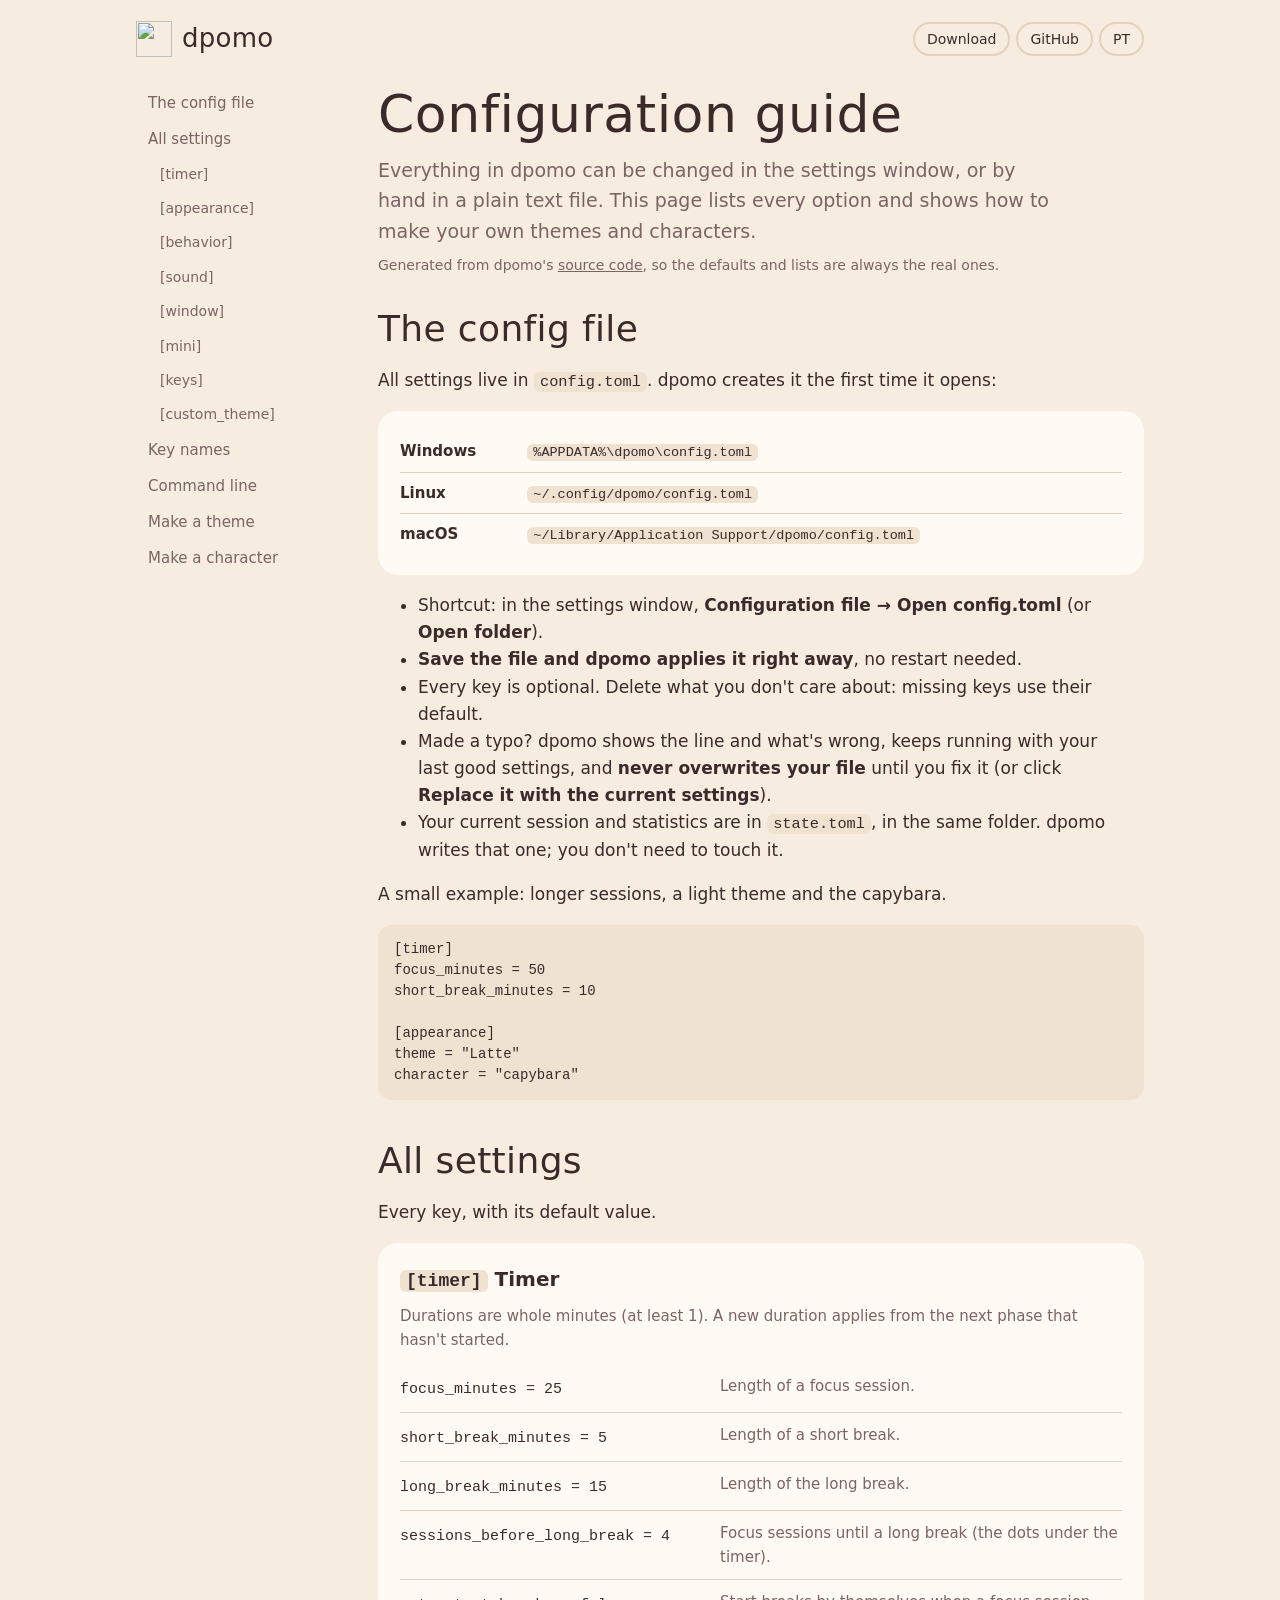
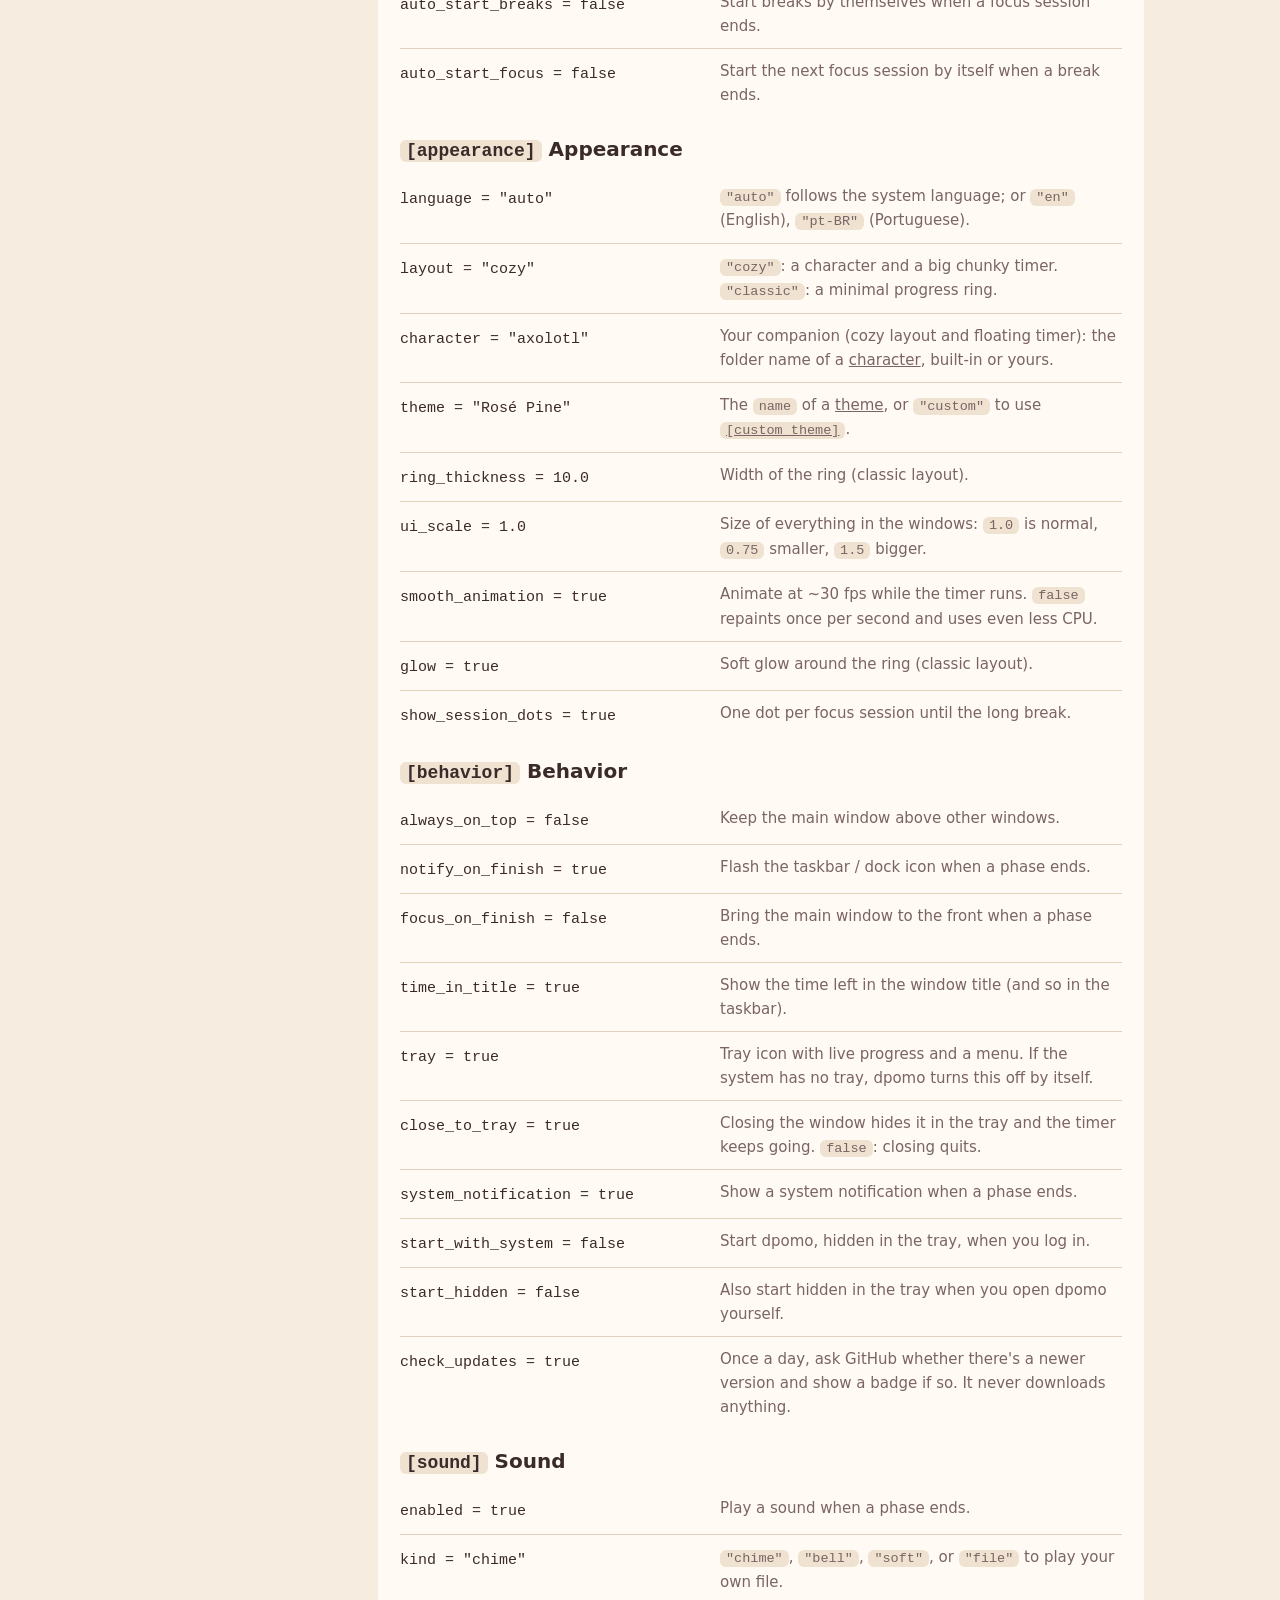
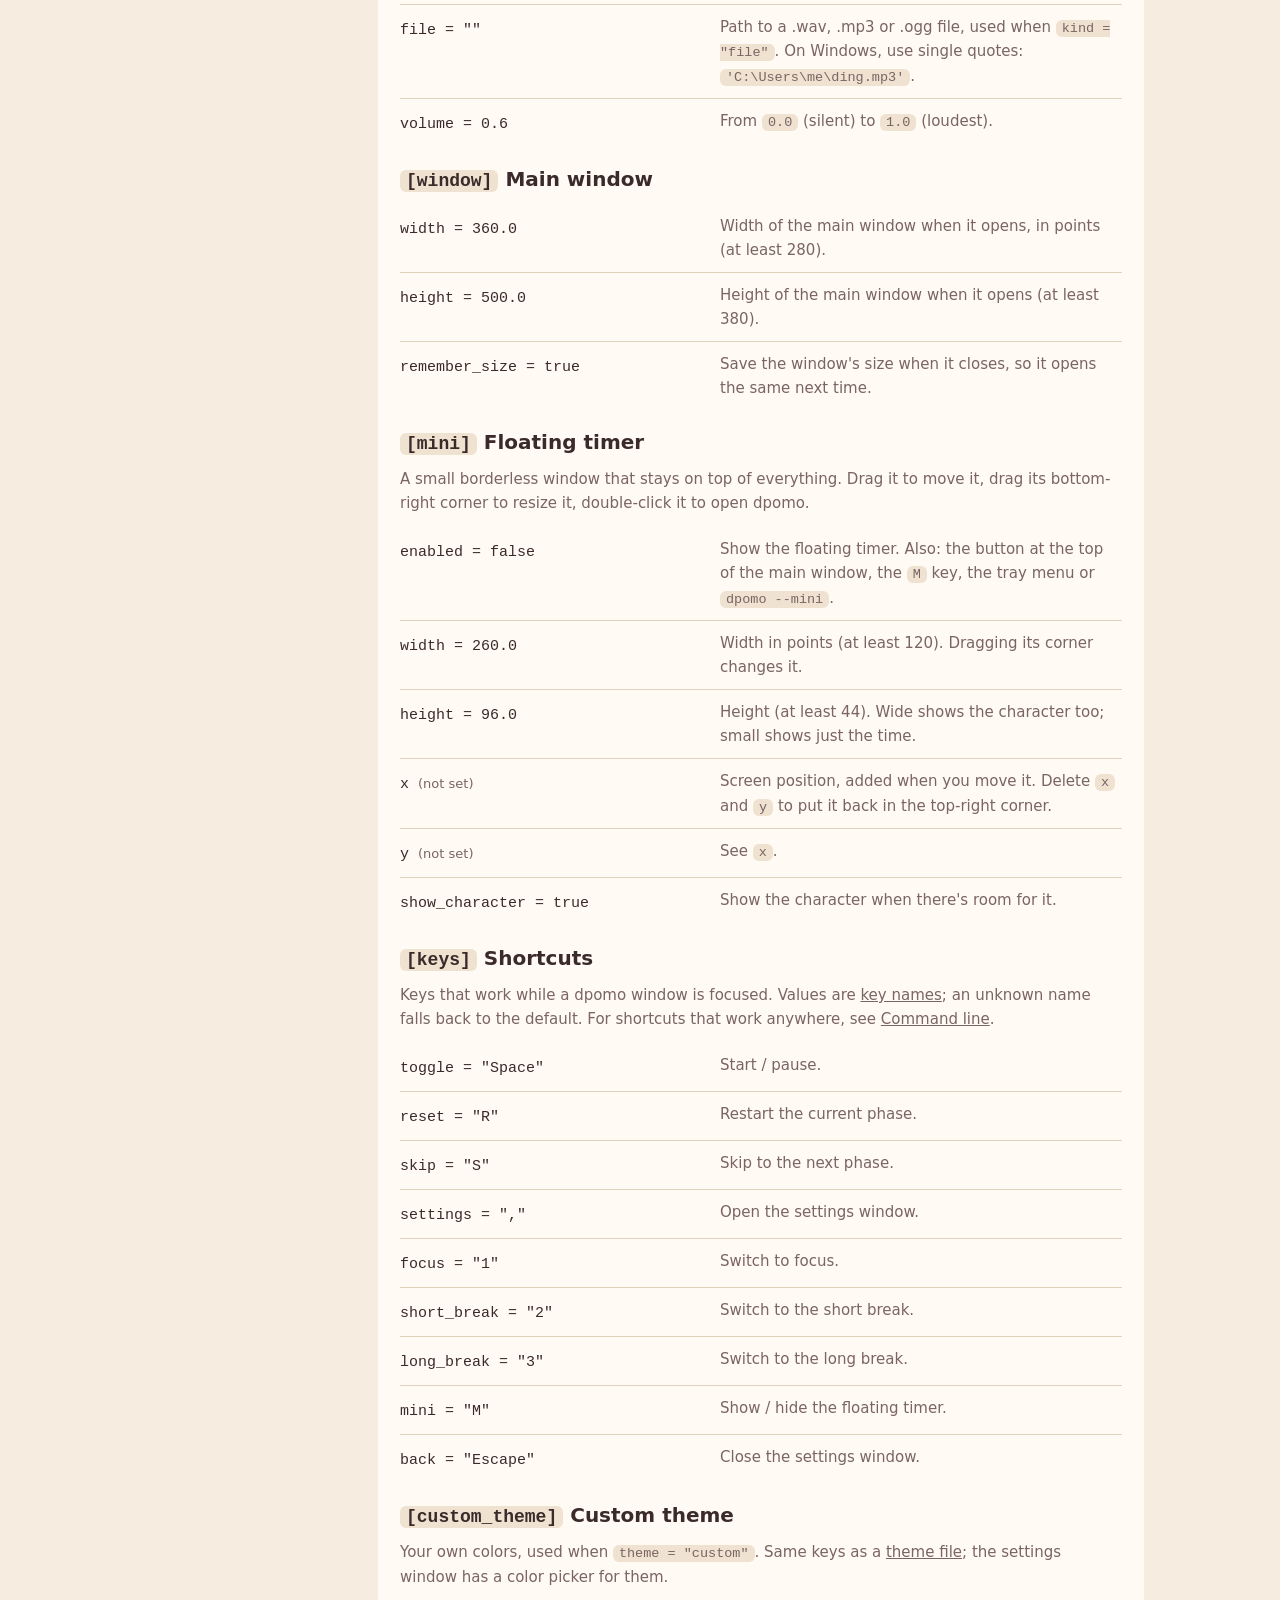
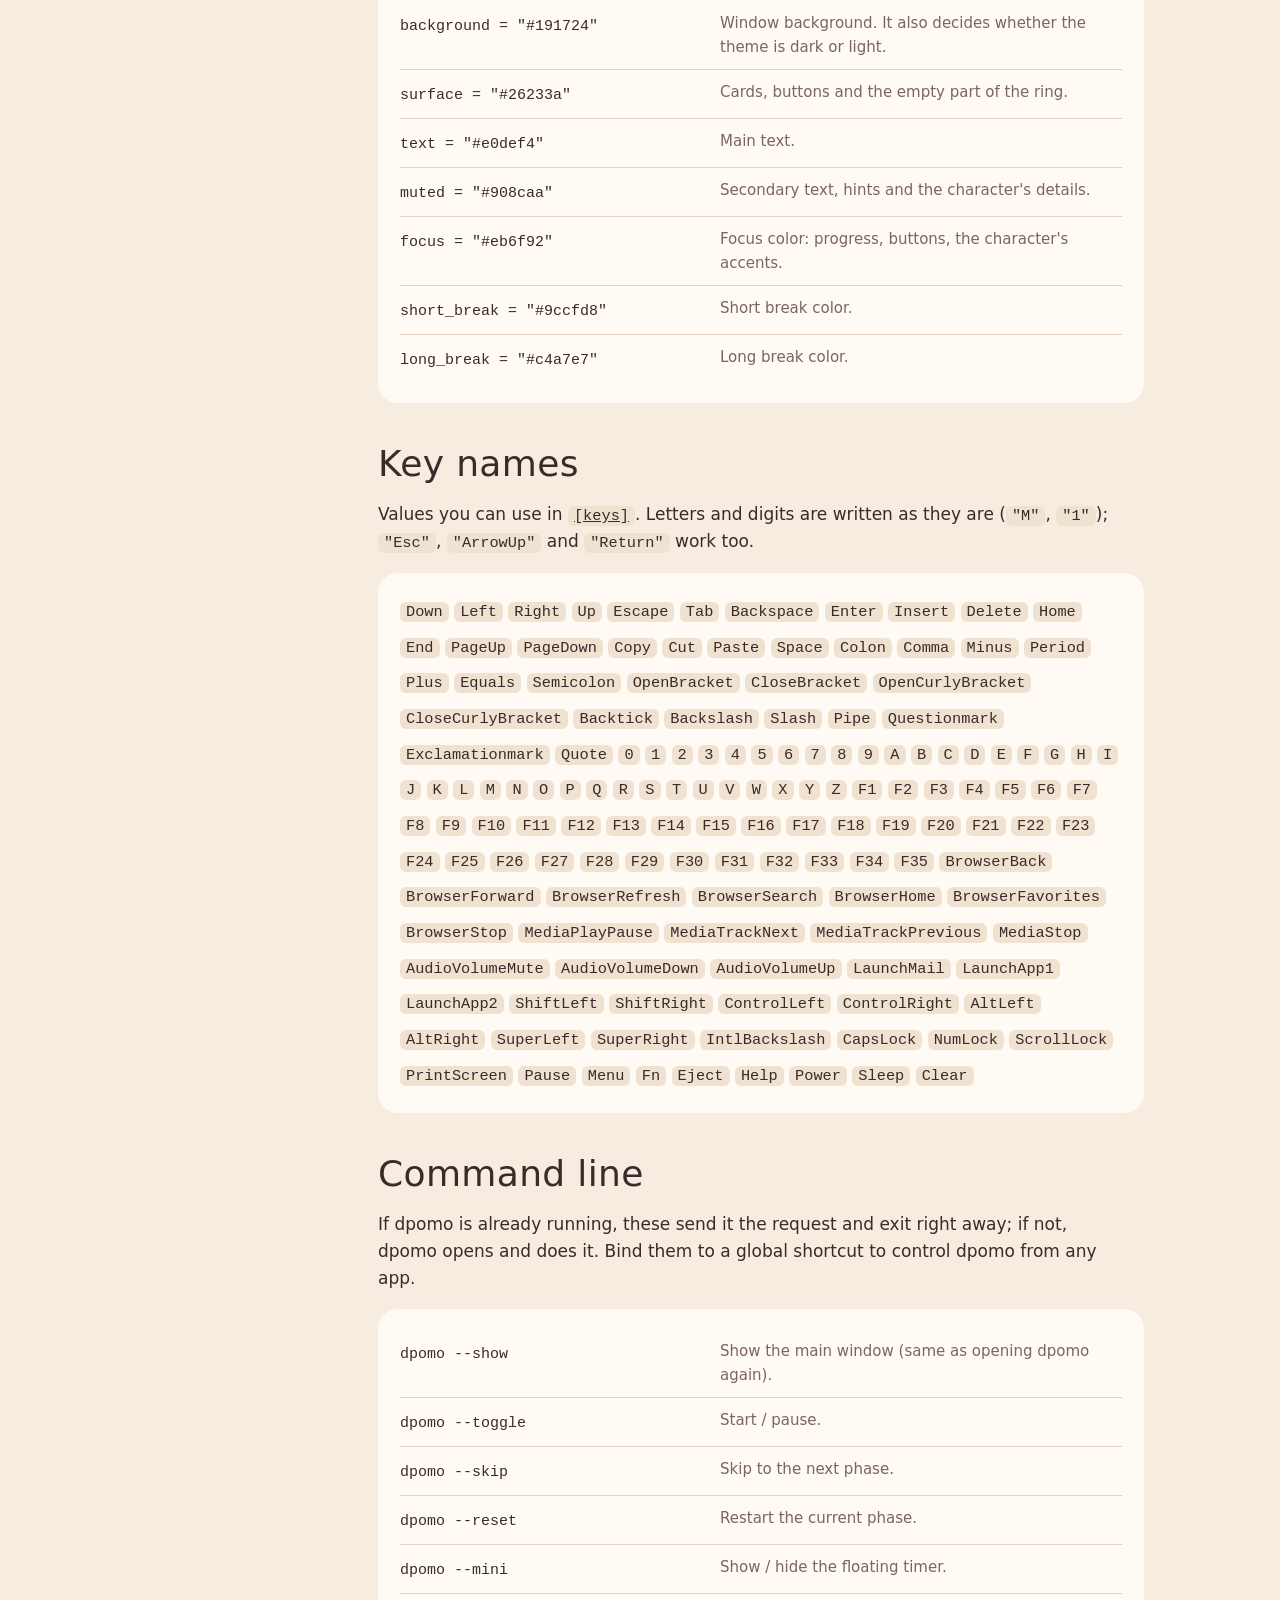
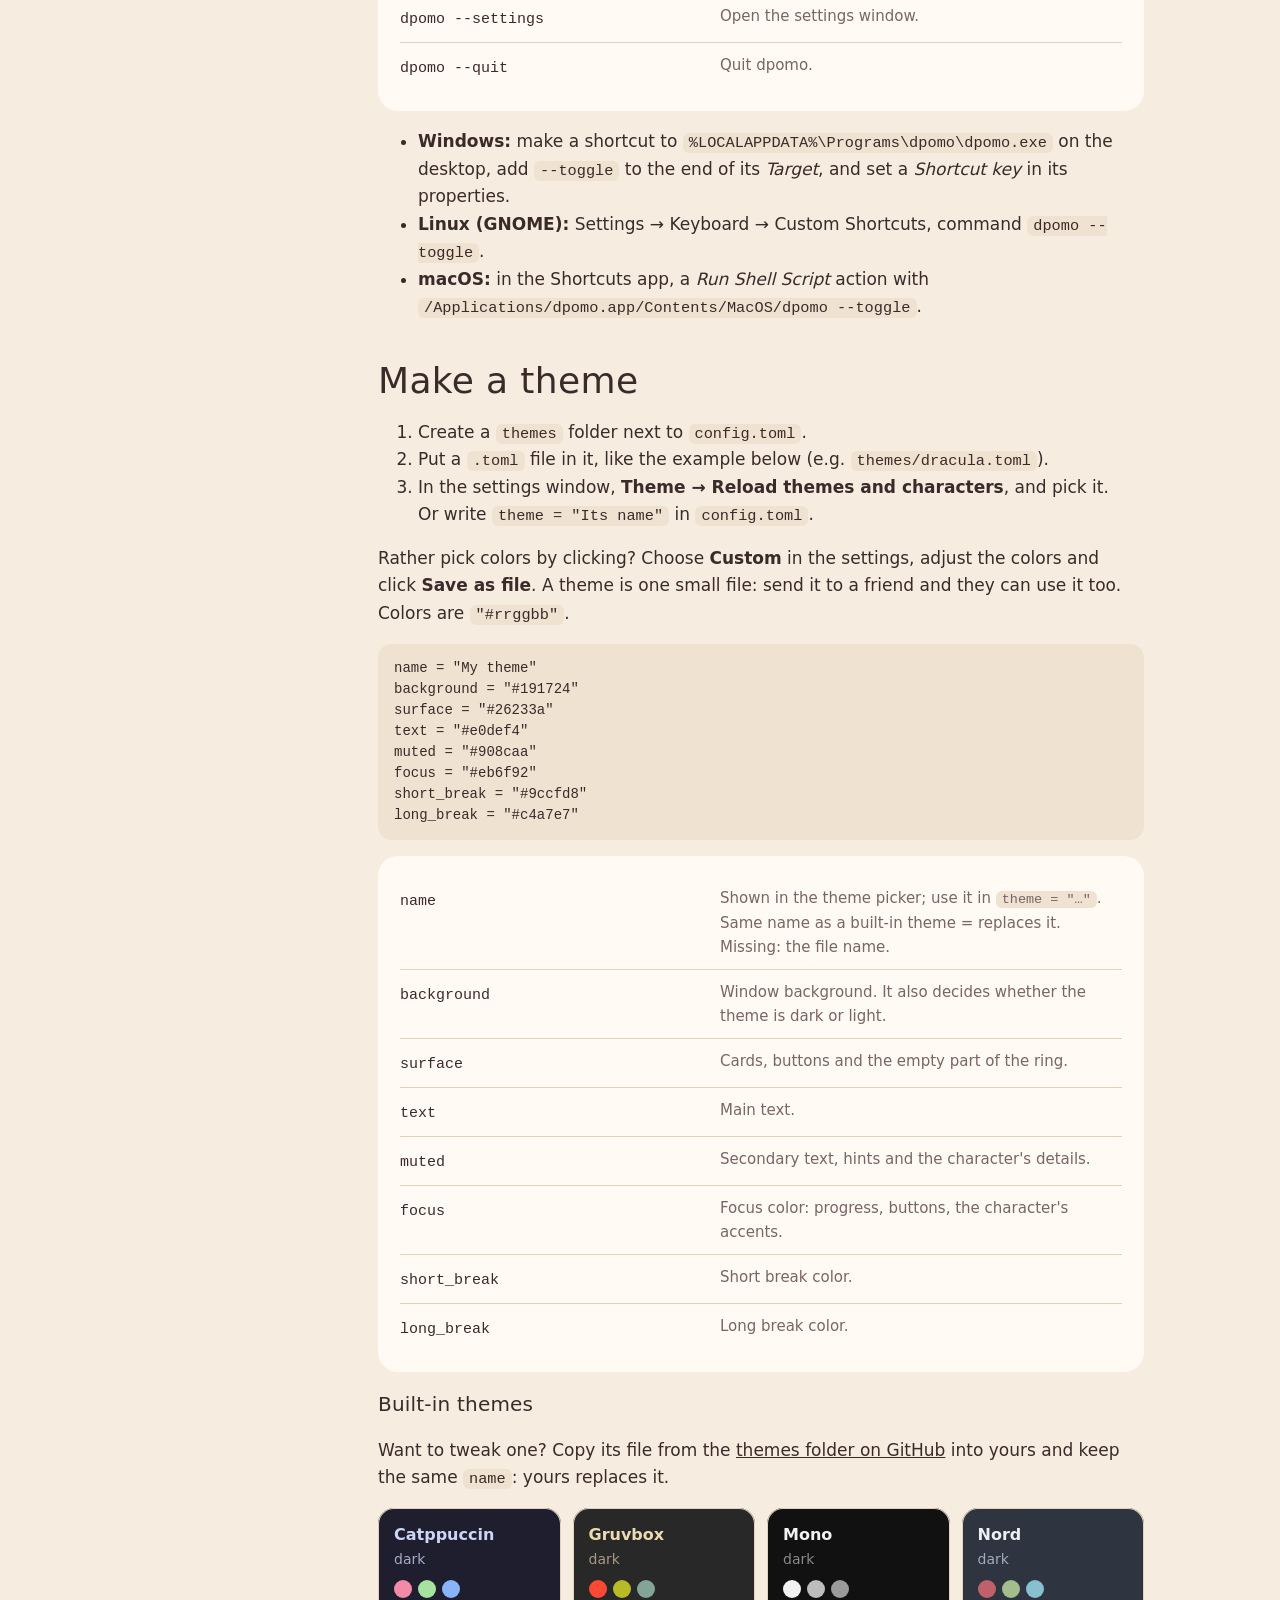
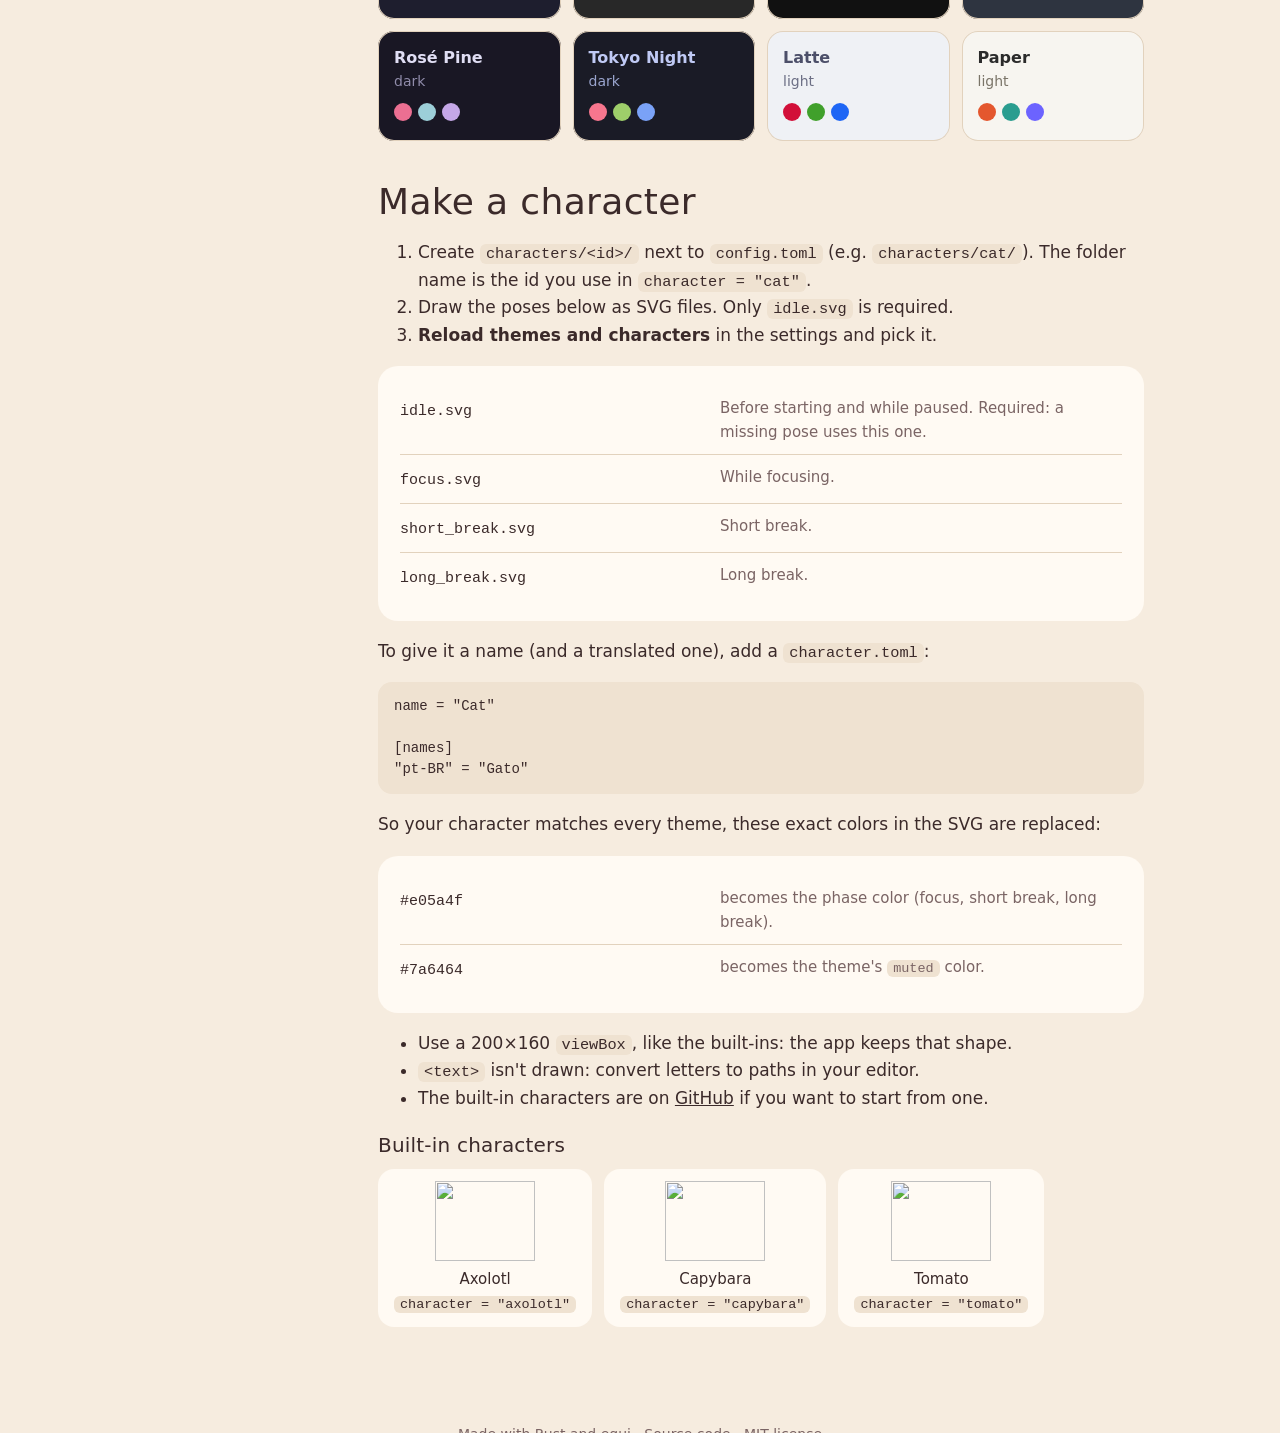
==== site/docs.html @ cde67e8a "Website: configuration guide generated from the code; floating timer - site/docs.html: every setting" ====
<!doctype html>
<html lang="en">
<head>
<meta charset="utf-8">
<meta name="viewport" content="width=device-width, initial-scale=1">
<title>dpomo — configuration guide</title>
<meta name="description" content="Every dpomo setting with its default value, how to edit config.toml by hand, and how to make your own themes and characters.">
<link rel="canonical" href="https://diegorezm.github.io/dpomo/docs.html">
<link rel="icon" href="icon.svg" type="image/svg+xml">
<meta name="theme-color" content="#f6ecdf" media="(prefers-color-scheme: light)">
<meta name="theme-color" content="#191724" media="(prefers-color-scheme: dark)">
<link rel="stylesheet" href="style.css">
<script>
// Language before first paint, so the page doesn't flash English first.
(() => {
  let lang = "";
  try { lang = localStorage.getItem("dpomo-lang") || ""; } catch {}
  if (!lang) lang = (navigator.language || "").toLowerCase().startsWith("pt") ? "pt" : "en";
  if (lang === "pt") { document.documentElement.classList.add("lang-pt"); document.documentElement.lang = "pt-BR"; }
})();
</script>
<style>
/* Both languages are in the page; html.lang-pt shows the Portuguese. */
.pt { display: none; }
html.lang-pt .en { display: none; }
html.lang-pt .pt { display: revert; }

.layout { display: grid; grid-template-columns: 210px minmax(0, 1fr); gap: 32px; align-items: start; padding: 8px 0 24px; }
.toc { position: sticky; top: 16px; display: flex; flex-direction: column; gap: 2px; font-size: 15px; }
.toc a { text-decoration: none; color: var(--muted); padding: 5px 12px; border-radius: 10px; }
.toc a:hover { background: var(--surface); color: var(--text); }
.toc .sub { padding-left: 24px; font-size: 14px; }

h1 { font-size: clamp(36px, 5vw, 52px); line-height: 1.1; margin: 0 0 12px; }
.lead { font-size: 19px; color: var(--muted); margin: 0 0 8px; max-width: 36em; }
.note { font-size: 14px; color: var(--muted); margin: 0 0 32px; }
section { margin: 0 0 40px; scroll-margin-top: 16px; }
section > h2 { font-size: clamp(28px, 4vw, 36px); line-height: 1.15; margin: 0 0 10px; }
section > p, section > ol, section > ul { max-width: 44em; }
h3 { font-size: 20px; margin: 0 0 8px; }
.card { background: var(--surface); border-radius: 20px; padding: 20px 22px; margin: 16px 0; }
.card > :first-child { margin-top: 0; }
.card > :last-child { margin-bottom: 0; }
.ref { scroll-margin-top: 16px; }
.ref + .ref { margin-top: 16px; }
.ref > p { color: var(--muted); font-size: 15px; margin: 0 0 12px; }

dl { margin: 0; }
dl > div { display: grid; grid-template-columns: minmax(0, 300px) minmax(0, 1fr); gap: 4px 20px; padding: 10px 0; border-top: 1px solid var(--line); scroll-margin-top: 16px; }
dl > div:first-child { border-top: 0; }
dl > div:target { background: color-mix(in srgb, var(--accent) 12%, transparent); border-radius: 10px; }
dt code { background: transparent; padding: 0; font-size: 15px; color: var(--text); }
dd { margin: 0; color: var(--muted); font-size: 15px; }
.unset { color: var(--muted); font-family: system-ui, sans-serif; font-size: 13px; }

pre { background: var(--card); border-radius: 14px; padding: 14px 16px; overflow-x: auto; font-size: 14px; line-height: 1.5; }
pre code { background: none; padding: 0; font-size: inherit; overflow-wrap: normal; }
table { border-collapse: collapse; width: 100%; font-size: 15px; }
td, th { text-align: left; padding: 8px 10px 8px 0; border-top: 1px solid var(--line); vertical-align: top; }
tr:first-child td, tr:first-child th { border-top: 0; }
.keys { line-height: 2.1; margin: 0; }

.themes { display: grid; grid-template-columns: repeat(auto-fill, minmax(150px, 1fr)); gap: 12px; }
.theme { border-radius: 16px; padding: 14px 16px; box-shadow: inset 0 0 0 1px var(--line); font-size: 14px; }
.theme b { display: block; font-size: 16px; }
.theme small { display: block; margin-bottom: 10px; font-size: 14px; }
.theme i { display: inline-block; width: 18px; height: 18px; border-radius: 50%; margin-right: 6px; }
.chars { display: flex; flex-wrap: wrap; gap: 12px; }
.chars figure { margin: 0; background: var(--surface); border-radius: 16px; padding: 12px 16px; text-align: center; font-size: 15px; }
.chars img { display: block; margin: 0 auto 6px; }

@media (max-width: 860px) {
  .layout { grid-template-columns: 1fr; gap: 8px; }
  .toc { position: static; flex-direction: row; flex-wrap: wrap; gap: 6px; margin-bottom: 16px; }
  .toc a { border: 2px solid var(--line); border-radius: 999px; padding: 2px 12px; }
  .toc .sub { display: none; }
  dl > div { grid-template-columns: 1fr; }
}
</style>
</head>
<body>
<div class="wrap">
  <header class="top">
    <a class="brand display" href="./"><img src="icon.svg" alt="" width="36" height="36">dpomo</a>
    <nav>
      <a class="chip hide-sm" href="./#download"><span class="en">Download</span><span class="pt">Baixar</span></a>
      <a class="chip hide-sm" href="https://github.com/diegorezm/dpomo">GitHub</a>
      <button class="chip" id="lang" type="button" aria-label="Português / English"><span class="en">PT</span><span class="pt">EN</span></button>
    </nav>
  </header>

  <div class="layout">
    <nav class="toc" aria-label="Contents">
      <a href="#file"><span class="en">The config file</span><span class="pt">O arquivo de configuração</span></a>
      <a href="#settings"><span class="en">All settings</span><span class="pt">Todos os ajustes</span></a>
      <a class="sub" href="#sec-timer">[timer]</a>
      <a class="sub" href="#sec-appearance">[appearance]</a>
      <a class="sub" href="#sec-behavior">[behavior]</a>
      <a class="sub" href="#sec-sound">[sound]</a>
      <a class="sub" href="#sec-window">[window]</a>
      <a class="sub" href="#sec-mini">[mini]</a>
      <a class="sub" href="#sec-keys">[keys]</a>
      <a class="sub" href="#sec-custom_theme">[custom_theme]</a>
      <a href="#key-names"><span class="en">Key names</span><span class="pt">Nomes de teclas</span></a>
      <a href="#cli"><span class="en">Command line</span><span class="pt">Linha de comando</span></a>
      <a href="#themes"><span class="en">Make a theme</span><span class="pt">Criar um tema</span></a>
      <a href="#characters"><span class="en">Make a character</span><span class="pt">Criar um personagem</span></a>
    </nav>

    <main>
      <h1 class="display"><span class="en">Configuration guide</span><span class="pt">Guia de configuração</span></h1>
      <p class="lead en">Everything in dpomo can be changed in the settings window, or by hand in a plain text file. This page lists every option and shows how to make your own themes and characters.</p>
      <p class="lead pt">Tudo no dpomo pode ser mudado na janela de ajustes, ou à mão num arquivo de texto. Esta página lista todas as opções e mostra como criar seus próprios temas e personagens.</p>
      <p class="note en">Generated from dpomo's <a href="https://github.com/diegorezm/dpomo/blob/main/src/docs.rs">source code</a>, so the defaults and lists are always the real ones.</p>
      <p class="note pt">Gerada a partir do <a href="https://github.com/diegorezm/dpomo/blob/main/src/docs.rs">código-fonte</a> do dpomo, então os padrões e as listas são sempre os de verdade.</p>

      <section id="file">
        <h2 class="display"><span class="en">The config file</span><span class="pt">O arquivo de configuração</span></h2>
        <p class="en">All settings live in <code>config.toml</code>. dpomo creates it the first time it opens:</p>
        <p class="pt">Todos os ajustes ficam no <code>config.toml</code>. O dpomo cria ele na primeira vez que abre:</p>
        <div class="card">
          <table>
            <tr><th>Windows</th><td><code>%APPDATA%\dpomo\config.toml</code></td></tr>
            <tr><th>Linux</th><td><code>~/.config/dpomo/config.toml</code></td></tr>
            <tr><th>macOS</th><td><code>~/Library/Application Support/dpomo/config.toml</code></td></tr>
          </table>
        </div>
        <ul class="en">
          <li>Shortcut: in the settings window, <b>Configuration file → Open config.toml</b> (or <b>Open folder</b>).</li>
          <li><b>Save the file and dpomo applies it right away</b>, no restart needed.</li>
          <li>Every key is optional. Delete what you don't care about: missing keys use their default.</li>
          <li>Made a typo? dpomo shows the line and what's wrong, keeps running with your last good settings, and <b>never overwrites your file</b> until you fix it (or click <b>Replace it with the current settings</b>).</li>
          <li>Your current session and statistics are in <code>state.toml</code>, in the same folder. dpomo writes that one; you don't need to touch it.</li>
        </ul>
        <ul class="pt">
          <li>Atalho: na janela de ajustes, <b>Arquivo de configuração → Abrir config.toml</b> (ou <b>Abrir pasta</b>).</li>
          <li><b>Salve o arquivo e o dpomo aplica na hora</b>, sem reiniciar.</li>
          <li>Todas as chaves são opcionais. Apague o que não te interessa: o que faltar usa o padrão.</li>
          <li>Errou alguma coisa? O dpomo mostra a linha e o que está errado, continua com os últimos ajustes válidos e <b>nunca sobrescreve seu arquivo</b> até você corrigir (ou clicar em <b>Substituir pelos ajustes atuais</b>).</li>
          <li>Sua sessão atual e as estatísticas ficam no <code>state.toml</code>, na mesma pasta. Quem escreve nele é o dpomo; você não precisa mexer.</li>
        </ul>
        <p class="en">A small example: longer sessions, a light theme and the capybara.</p>
        <p class="pt">Um exemplo pequeno: sessões mais longas, um tema claro e a capivara.</p>
        <pre><code>[timer]
focus_minutes = 50
short_break_minutes = 10

[appearance]
theme = "Latte"
character = "capybara"</code></pre>
      </section>

      <section id="settings">
        <h2 class="display"><span class="en">All settings</span><span class="pt">Todos os ajustes</span></h2>
        <p class="en">Every key, with its default value.</p>
        <p class="pt">Todas as chaves, com o valor padrão.</p>
        <div class="card">
<!-- gen:settings -->
<div class="ref" id="sec-timer">
<h3><code>[timer]</code> <span class="en">Timer</span><span class="pt" lang="pt-BR">Timer</span></h3>
<p><span class="en">Durations are whole minutes (at least 1). A new duration applies from the next phase that hasn't started.</span><span class="pt" lang="pt-BR">Tempos em minutos inteiros (no mínimo 1). Um tempo novo vale a partir da próxima fase que ainda não começou.</span></p>
<dl>
<div id="timer.focus_minutes"><dt><code>focus_minutes = 25</code></dt><dd><span class="en">Length of a focus session.</span><span class="pt" lang="pt-BR">Duração de uma sessão de foco.</span></dd></div>
<div id="timer.short_break_minutes"><dt><code>short_break_minutes = 5</code></dt><dd><span class="en">Length of a short break.</span><span class="pt" lang="pt-BR">Duração da pausa curta.</span></dd></div>
<div id="timer.long_break_minutes"><dt><code>long_break_minutes = 15</code></dt><dd><span class="en">Length of the long break.</span><span class="pt" lang="pt-BR">Duração da pausa longa.</span></dd></div>
<div id="timer.sessions_before_long_break"><dt><code>sessions_before_long_break = 4</code></dt><dd><span class="en">Focus sessions until a long break (the dots under the timer).</span><span class="pt" lang="pt-BR">Sessões de foco até a pausa longa (as bolinhas embaixo do timer).</span></dd></div>
<div id="timer.auto_start_breaks"><dt><code>auto_start_breaks = false</code></dt><dd><span class="en">Start breaks by themselves when a focus session ends.</span><span class="pt" lang="pt-BR">Começar as pausas sozinhas quando uma sessão de foco termina.</span></dd></div>
<div id="timer.auto_start_focus"><dt><code>auto_start_focus = false</code></dt><dd><span class="en">Start the next focus session by itself when a break ends.</span><span class="pt" lang="pt-BR">Começar o próximo foco sozinho quando uma pausa termina.</span></dd></div>
</dl>
</div>
<div class="ref" id="sec-appearance">
<h3><code>[appearance]</code> <span class="en">Appearance</span><span class="pt" lang="pt-BR">Aparência</span></h3>
<dl>
<div id="appearance.language"><dt><code>language = &quot;auto&quot;</code></dt><dd><span class="en"><code>&quot;auto&quot;</code> follows the system language; or <code>&quot;en&quot;</code> (English), <code>&quot;pt-BR&quot;</code> (Portuguese).</span><span class="pt" lang="pt-BR"><code>&quot;auto&quot;</code> segue o idioma do sistema; ou <code>&quot;en&quot;</code> (inglês), <code>&quot;pt-BR&quot;</code> (português).</span></dd></div>
<div id="appearance.layout"><dt><code>layout = &quot;cozy&quot;</code></dt><dd><span class="en"><code>&quot;cozy&quot;</code>: a character and a big chunky timer. <code>&quot;classic&quot;</code>: a minimal progress ring.</span><span class="pt" lang="pt-BR"><code>&quot;cozy&quot;</code>: um personagem e um timer grandão. <code>&quot;classic&quot;</code>: um anel de progresso minimalista.</span></dd></div>
<div id="appearance.character"><dt><code>character = &quot;axolotl&quot;</code></dt><dd><span class="en">Your companion (cozy layout and floating timer): the folder name of a <a href="#characters">character</a>, built-in or yours.</span><span class="pt" lang="pt-BR">Seu companheiro (layout cozy e timer flutuante): o nome da pasta de um <a href="#characters">personagem</a>, embutido ou seu.</span></dd></div>
<div id="appearance.theme"><dt><code>theme = &quot;Rosé Pine&quot;</code></dt><dd><span class="en">The <code>name</code> of a <a href="#themes">theme</a>, or <code>&quot;custom&quot;</code> to use <a href="#sec-custom_theme"><code>[custom_theme]</code></a>.</span><span class="pt" lang="pt-BR">O <code>name</code> de um <a href="#themes">tema</a>, ou <code>&quot;custom&quot;</code> para usar o <a href="#sec-custom_theme"><code>[custom_theme]</code></a>.</span></dd></div>
<div id="appearance.ring_thickness"><dt><code>ring_thickness = 10.0</code></dt><dd><span class="en">Width of the ring (classic layout).</span><span class="pt" lang="pt-BR">Espessura do anel (layout classic).</span></dd></div>
<div id="appearance.ui_scale"><dt><code>ui_scale = 1.0</code></dt><dd><span class="en">Size of everything in the windows: <code>1.0</code> is normal, <code>0.75</code> smaller, <code>1.5</code> bigger.</span><span class="pt" lang="pt-BR">Tamanho de tudo nas janelas: <code>1.0</code> é o normal, <code>0.75</code> menor, <code>1.5</code> maior.</span></dd></div>
<div id="appearance.smooth_animation"><dt><code>smooth_animation = true</code></dt><dd><span class="en">Animate at ~30 fps while the timer runs. <code>false</code> repaints once per second and uses even less CPU.</span><span class="pt" lang="pt-BR">Animar a ~30 fps enquanto o timer corre. <code>false</code> redesenha uma vez por segundo e gasta ainda menos CPU.</span></dd></div>
<div id="appearance.glow"><dt><code>glow = true</code></dt><dd><span class="en">Soft glow around the ring (classic layout).</span><span class="pt" lang="pt-BR">Brilho suave em volta do anel (layout classic).</span></dd></div>
<div id="appearance.show_session_dots"><dt><code>show_session_dots = true</code></dt><dd><span class="en">One dot per focus session until the long break.</span><span class="pt" lang="pt-BR">Uma bolinha por sessão de foco até a pausa longa.</span></dd></div>
</dl>
</div>
<div class="ref" id="sec-behavior">
<h3><code>[behavior]</code> <span class="en">Behavior</span><span class="pt" lang="pt-BR">Comportamento</span></h3>
<dl>
<div id="behavior.always_on_top"><dt><code>always_on_top = false</code></dt><dd><span class="en">Keep the main window above other windows.</span><span class="pt" lang="pt-BR">Manter a janela principal por cima das outras.</span></dd></div>
<div id="behavior.notify_on_finish"><dt><code>notify_on_finish = true</code></dt><dd><span class="en">Flash the taskbar / dock icon when a phase ends.</span><span class="pt" lang="pt-BR">Piscar o ícone na barra de tarefas / dock quando uma fase termina.</span></dd></div>
<div id="behavior.focus_on_finish"><dt><code>focus_on_finish = false</code></dt><dd><span class="en">Bring the main window to the front when a phase ends.</span><span class="pt" lang="pt-BR">Trazer a janela principal para a frente quando uma fase termina.</span></dd></div>
<div id="behavior.time_in_title"><dt><code>time_in_title = true</code></dt><dd><span class="en">Show the time left in the window title (and so in the taskbar).</span><span class="pt" lang="pt-BR">Mostrar o tempo restante no título da janela (e na barra de tarefas).</span></dd></div>
<div id="behavior.tray"><dt><code>tray = true</code></dt><dd><span class="en">Tray icon with live progress and a menu. If the system has no tray, dpomo turns this off by itself.</span><span class="pt" lang="pt-BR">Ícone na bandeja com o progresso e um menu. Se o sistema não tiver bandeja, o dpomo desliga isso sozinho.</span></dd></div>
<div id="behavior.close_to_tray"><dt><code>close_to_tray = true</code></dt><dd><span class="en">Closing the window hides it in the tray and the timer keeps going. <code>false</code>: closing quits.</span><span class="pt" lang="pt-BR">Fechar a janela esconde na bandeja e o timer continua. <code>false</code>: fechar encerra o app.</span></dd></div>
<div id="behavior.system_notification"><dt><code>system_notification = true</code></dt><dd><span class="en">Show a system notification when a phase ends.</span><span class="pt" lang="pt-BR">Mostrar uma notificação do sistema quando uma fase termina.</span></dd></div>
<div id="behavior.start_with_system"><dt><code>start_with_system = false</code></dt><dd><span class="en">Start dpomo, hidden in the tray, when you log in.</span><span class="pt" lang="pt-BR">Abrir o dpomo, escondido na bandeja, quando você entra no computador.</span></dd></div>
<div id="behavior.start_hidden"><dt><code>start_hidden = false</code></dt><dd><span class="en">Also start hidden in the tray when you open dpomo yourself.</span><span class="pt" lang="pt-BR">Abrir escondido na bandeja também quando você abre o dpomo.</span></dd></div>
<div id="behavior.check_updates"><dt><code>check_updates = true</code></dt><dd><span class="en">Once a day, ask GitHub whether there's a newer version and show a badge if so. It never downloads anything.</span><span class="pt" lang="pt-BR">Uma vez por dia, perguntar ao GitHub se há versão nova e mostrar um aviso. Nunca baixa nada.</span></dd></div>
</dl>
</div>
<div class="ref" id="sec-sound">
<h3><code>[sound]</code> <span class="en">Sound</span><span class="pt" lang="pt-BR">Som</span></h3>
<dl>
<div id="sound.enabled"><dt><code>enabled = true</code></dt><dd><span class="en">Play a sound when a phase ends.</span><span class="pt" lang="pt-BR">Tocar um som quando uma fase termina.</span></dd></div>
<div id="sound.kind"><dt><code>kind = &quot;chime&quot;</code></dt><dd><span class="en"><code>&quot;chime&quot;</code>, <code>&quot;bell&quot;</code>, <code>&quot;soft&quot;</code>, or <code>&quot;file&quot;</code> to play your own file.</span><span class="pt" lang="pt-BR"><code>&quot;chime&quot;</code>, <code>&quot;bell&quot;</code>, <code>&quot;soft&quot;</code>, ou <code>&quot;file&quot;</code> para tocar um arquivo seu.</span></dd></div>
<div id="sound.file"><dt><code>file = &quot;&quot;</code></dt><dd><span class="en">Path to a .wav, .mp3 or .ogg file, used when <code>kind = &quot;file&quot;</code>. On Windows, use single quotes: <code>'C:\Users\me\ding.mp3'</code>.</span><span class="pt" lang="pt-BR">Caminho de um arquivo .wav, .mp3 ou .ogg, usado quando <code>kind = &quot;file&quot;</code>. No Windows, use aspas simples: <code>'C:\Users\eu\ding.mp3'</code>.</span></dd></div>
<div id="sound.volume"><dt><code>volume = 0.6</code></dt><dd><span class="en">From <code>0.0</code> (silent) to <code>1.0</code> (loudest).</span><span class="pt" lang="pt-BR">De <code>0.0</code> (mudo) a <code>1.0</code> (mais alto).</span></dd></div>
</dl>
</div>
<div class="ref" id="sec-window">
<h3><code>[window]</code> <span class="en">Main window</span><span class="pt" lang="pt-BR">Janela principal</span></h3>
<dl>
<div id="window.width"><dt><code>width = 360.0</code></dt><dd><span class="en">Width of the main window when it opens, in points (at least 280).</span><span class="pt" lang="pt-BR">Largura da janela principal ao abrir, em pontos (no mínimo 280).</span></dd></div>
<div id="window.height"><dt><code>height = 500.0</code></dt><dd><span class="en">Height of the main window when it opens (at least 380).</span><span class="pt" lang="pt-BR">Altura da janela principal ao abrir (no mínimo 380).</span></dd></div>
<div id="window.remember_size"><dt><code>remember_size = true</code></dt><dd><span class="en">Save the window's size when it closes, so it opens the same next time.</span><span class="pt" lang="pt-BR">Guardar o tamanho da janela ao fechar, para abrir igual da próxima vez.</span></dd></div>
</dl>
</div>
<div class="ref" id="sec-mini">
<h3><code>[mini]</code> <span class="en">Floating timer</span><span class="pt" lang="pt-BR">Timer flutuante</span></h3>
<p><span class="en">A small borderless window that stays on top of everything. Drag it to move it, drag its bottom-right corner to resize it, double-click it to open dpomo.</span><span class="pt" lang="pt-BR">Uma janelinha sem borda que fica por cima de tudo. Arraste para mover, puxe o canto inferior direito para mudar o tamanho, clique duas vezes para abrir o dpomo.</span></p>
<dl>
<div id="mini.enabled"><dt><code>enabled = false</code></dt><dd><span class="en">Show the floating timer. Also: the button at the top of the main window, the <code>M</code> key, the tray menu or <code>dpomo --mini</code>.</span><span class="pt" lang="pt-BR">Mostrar o timer flutuante. Também: o botão no topo da janela principal, a tecla <code>M</code>, o menu da bandeja ou <code>dpomo --mini</code>.</span></dd></div>
<div id="mini.width"><dt><code>width = 260.0</code></dt><dd><span class="en">Width in points (at least 120). Dragging its corner changes it.</span><span class="pt" lang="pt-BR">Largura em pontos (no mínimo 120). Puxar o canto muda isso.</span></dd></div>
<div id="mini.height"><dt><code>height = 96.0</code></dt><dd><span class="en">Height (at least 44). Wide shows the character too; small shows just the time.</span><span class="pt" lang="pt-BR">Altura (no mínimo 44). Larga mostra o personagem também; pequena mostra só o tempo.</span></dd></div>
<div id="mini.x"><dt><code>x <span class="unset"><span class="en">(not set)</span><span class="pt" lang="pt-BR">(vazio)</span></span></code></dt><dd><span class="en">Screen position, added when you move it. Delete <code>x</code> and <code>y</code> to put it back in the top-right corner.</span><span class="pt" lang="pt-BR">Posição na tela, adicionada quando você move. Apague <code>x</code> e <code>y</code> para voltar ao canto superior direito.</span></dd></div>
<div id="mini.y"><dt><code>y <span class="unset"><span class="en">(not set)</span><span class="pt" lang="pt-BR">(vazio)</span></span></code></dt><dd><span class="en">See <code>x</code>.</span><span class="pt" lang="pt-BR">Veja <code>x</code>.</span></dd></div>
<div id="mini.show_character"><dt><code>show_character = true</code></dt><dd><span class="en">Show the character when there's room for it.</span><span class="pt" lang="pt-BR">Mostrar o personagem quando houver espaço.</span></dd></div>
</dl>
</div>
<div class="ref" id="sec-keys">
<h3><code>[keys]</code> <span class="en">Shortcuts</span><span class="pt" lang="pt-BR">Atalhos</span></h3>
<p><span class="en">Keys that work while a dpomo window is focused. Values are <a href="#key-names">key names</a>; an unknown name falls back to the default. For shortcuts that work anywhere, see <a href="#cli">Command line</a>.</span><span class="pt" lang="pt-BR">Teclas que funcionam com uma janela do dpomo em foco. Os valores são <a href="#key-names">nomes de teclas</a>; um nome desconhecido volta ao padrão. Para atalhos que funcionam em qualquer lugar, veja <a href="#cli">Linha de comando</a>.</span></p>
<dl>
<div id="keys.toggle"><dt><code>toggle = &quot;Space&quot;</code></dt><dd><span class="en">Start / pause.</span><span class="pt" lang="pt-BR">Iniciar / pausar.</span></dd></div>
<div id="keys.reset"><dt><code>reset = &quot;R&quot;</code></dt><dd><span class="en">Restart the current phase.</span><span class="pt" lang="pt-BR">Reiniciar a fase atual.</span></dd></div>
<div id="keys.skip"><dt><code>skip = &quot;S&quot;</code></dt><dd><span class="en">Skip to the next phase.</span><span class="pt" lang="pt-BR">Pular para a próxima fase.</span></dd></div>
<div id="keys.settings"><dt><code>settings = &quot;,&quot;</code></dt><dd><span class="en">Open the settings window.</span><span class="pt" lang="pt-BR">Abrir a janela de ajustes.</span></dd></div>
<div id="keys.focus"><dt><code>focus = &quot;1&quot;</code></dt><dd><span class="en">Switch to focus.</span><span class="pt" lang="pt-BR">Ir para o foco.</span></dd></div>
<div id="keys.short_break"><dt><code>short_break = &quot;2&quot;</code></dt><dd><span class="en">Switch to the short break.</span><span class="pt" lang="pt-BR">Ir para a pausa curta.</span></dd></div>
<div id="keys.long_break"><dt><code>long_break = &quot;3&quot;</code></dt><dd><span class="en">Switch to the long break.</span><span class="pt" lang="pt-BR">Ir para a pausa longa.</span></dd></div>
<div id="keys.mini"><dt><code>mini = &quot;M&quot;</code></dt><dd><span class="en">Show / hide the floating timer.</span><span class="pt" lang="pt-BR">Mostrar / esconder o timer flutuante.</span></dd></div>
<div id="keys.back"><dt><code>back = &quot;Escape&quot;</code></dt><dd><span class="en">Close the settings window.</span><span class="pt" lang="pt-BR">Fechar a janela de ajustes.</span></dd></div>
</dl>
</div>
<div class="ref" id="sec-custom_theme">
<h3><code>[custom_theme]</code> <span class="en">Custom theme</span><span class="pt" lang="pt-BR">Tema personalizado</span></h3>
<p><span class="en">Your own colors, used when <code>theme = &quot;custom&quot;</code>. Same keys as a <a href="#themes">theme file</a>; the settings window has a color picker for them.</span><span class="pt" lang="pt-BR">Suas próprias cores, usadas quando <code>theme = &quot;custom&quot;</code>. As mesmas chaves de um <a href="#themes">arquivo de tema</a>; a janela de ajustes tem um seletor de cores para elas.</span></p>
<dl>
<div id="custom_theme.background"><dt><code>background = &quot;#191724&quot;</code></dt><dd><span class="en">Window background. It also decides whether the theme is dark or light.</span><span class="pt" lang="pt-BR">Fundo da janela. Também decide se o tema é escuro ou claro.</span></dd></div>
<div id="custom_theme.surface"><dt><code>surface = &quot;#26233a&quot;</code></dt><dd><span class="en">Cards, buttons and the empty part of the ring.</span><span class="pt" lang="pt-BR">Cartões, botões e a parte vazia do anel.</span></dd></div>
<div id="custom_theme.text"><dt><code>text = &quot;#e0def4&quot;</code></dt><dd><span class="en">Main text.</span><span class="pt" lang="pt-BR">Texto principal.</span></dd></div>
<div id="custom_theme.muted"><dt><code>muted = &quot;#908caa&quot;</code></dt><dd><span class="en">Secondary text, hints and the character's details.</span><span class="pt" lang="pt-BR">Texto secundário, dicas e detalhes do personagem.</span></dd></div>
<div id="custom_theme.focus"><dt><code>focus = &quot;#eb6f92&quot;</code></dt><dd><span class="en">Focus color: progress, buttons, the character's accents.</span><span class="pt" lang="pt-BR">Cor do foco: progresso, botões, detalhes do personagem.</span></dd></div>
<div id="custom_theme.short_break"><dt><code>short_break = &quot;#9ccfd8&quot;</code></dt><dd><span class="en">Short break color.</span><span class="pt" lang="pt-BR">Cor da pausa curta.</span></dd></div>
<div id="custom_theme.long_break"><dt><code>long_break = &quot;#c4a7e7&quot;</code></dt><dd><span class="en">Long break color.</span><span class="pt" lang="pt-BR">Cor da pausa longa.</span></dd></div>
</dl>
</div>
<!-- /gen:settings -->
        </div>
      </section>

      <section id="key-names">
        <h2 class="display"><span class="en">Key names</span><span class="pt">Nomes de teclas</span></h2>
        <p class="en">Values you can use in <a href="#sec-keys"><code>[keys]</code></a>. Letters and digits are written as they are (<code>"M"</code>, <code>"1"</code>); <code>"Esc"</code>, <code>"ArrowUp"</code> and <code>"Return"</code> work too.</p>
        <p class="pt">Valores que você pode usar em <a href="#sec-keys"><code>[keys]</code></a>. Letras e números são escritos como são (<code>"M"</code>, <code>"1"</code>); <code>"Esc"</code>, <code>"ArrowUp"</code> e <code>"Return"</code> também funcionam.</p>
        <div class="card">
<!-- gen:keys -->
<p class="keys"><code>Down</code> <code>Left</code> <code>Right</code> <code>Up</code> <code>Escape</code> <code>Tab</code> <code>Backspace</code> <code>Enter</code> <code>Insert</code> <code>Delete</code> <code>Home</code> <code>End</code> <code>PageUp</code> <code>PageDown</code> <code>Copy</code> <code>Cut</code> <code>Paste</code> <code>Space</code> <code>Colon</code> <code>Comma</code> <code>Minus</code> <code>Period</code> <code>Plus</code> <code>Equals</code> <code>Semicolon</code> <code>OpenBracket</code> <code>CloseBracket</code> <code>OpenCurlyBracket</code> <code>CloseCurlyBracket</code> <code>Backtick</code> <code>Backslash</code> <code>Slash</code> <code>Pipe</code> <code>Questionmark</code> <code>Exclamationmark</code> <code>Quote</code> <code>0</code> <code>1</code> <code>2</code> <code>3</code> <code>4</code> <code>5</code> <code>6</code> <code>7</code> <code>8</code> <code>9</code> <code>A</code> <code>B</code> <code>C</code> <code>D</code> <code>E</code> <code>F</code> <code>G</code> <code>H</code> <code>I</code> <code>J</code> <code>K</code> <code>L</code> <code>M</code> <code>N</code> <code>O</code> <code>P</code> <code>Q</code> <code>R</code> <code>S</code> <code>T</code> <code>U</code> <code>V</code> <code>W</code> <code>X</code> <code>Y</code> <code>Z</code> <code>F1</code> <code>F2</code> <code>F3</code> <code>F4</code> <code>F5</code> <code>F6</code> <code>F7</code> <code>F8</code> <code>F9</code> <code>F10</code> <code>F11</code> <code>F12</code> <code>F13</code> <code>F14</code> <code>F15</code> <code>F16</code> <code>F17</code> <code>F18</code> <code>F19</code> <code>F20</code> <code>F21</code> <code>F22</code> <code>F23</code> <code>F24</code> <code>F25</code> <code>F26</code> <code>F27</code> <code>F28</code> <code>F29</code> <code>F30</code> <code>F31</code> <code>F32</code> <code>F33</code> <code>F34</code> <code>F35</code> <code>BrowserBack</code> <code>BrowserForward</code> <code>BrowserRefresh</code> <code>BrowserSearch</code> <code>BrowserHome</code> <code>BrowserFavorites</code> <code>BrowserStop</code> <code>MediaPlayPause</code> <code>MediaTrackNext</code> <code>MediaTrackPrevious</code> <code>MediaStop</code> <code>AudioVolumeMute</code> <code>AudioVolumeDown</code> <code>AudioVolumeUp</code> <code>LaunchMail</code> <code>LaunchApp1</code> <code>LaunchApp2</code> <code>ShiftLeft</code> <code>ShiftRight</code> <code>ControlLeft</code> <code>ControlRight</code> <code>AltLeft</code> <code>AltRight</code> <code>SuperLeft</code> <code>SuperRight</code> <code>IntlBackslash</code> <code>CapsLock</code> <code>NumLock</code> <code>ScrollLock</code> <code>PrintScreen</code> <code>Pause</code> <code>Menu</code> <code>Fn</code> <code>Eject</code> <code>Help</code> <code>Power</code> <code>Sleep</code> <code>Clear</code></p>
<!-- /gen:keys -->
        </div>
      </section>

      <section id="cli">
        <h2 class="display"><span class="en">Command line</span><span class="pt">Linha de comando</span></h2>
        <p class="en">If dpomo is already running, these send it the request and exit right away; if not, dpomo opens and does it. Bind them to a global shortcut to control dpomo from any app.</p>
        <p class="pt">Se o dpomo já estiver aberto, estes mandam o pedido para ele e saem na hora; se não, o dpomo abre e faz. Associe a um atalho global para controlar o dpomo de qualquer app.</p>
        <div class="card">
<!-- gen:cli -->
<dl>
<div><dt><code>dpomo --show</code></dt><dd><span class="en">Show the main window (same as opening dpomo again).</span><span class="pt" lang="pt-BR">Mostrar a janela principal (igual a abrir o dpomo de novo).</span></dd></div>
<div><dt><code>dpomo --toggle</code></dt><dd><span class="en">Start / pause.</span><span class="pt" lang="pt-BR">Iniciar / pausar.</span></dd></div>
<div><dt><code>dpomo --skip</code></dt><dd><span class="en">Skip to the next phase.</span><span class="pt" lang="pt-BR">Pular para a próxima fase.</span></dd></div>
<div><dt><code>dpomo --reset</code></dt><dd><span class="en">Restart the current phase.</span><span class="pt" lang="pt-BR">Reiniciar a fase atual.</span></dd></div>
<div><dt><code>dpomo --mini</code></dt><dd><span class="en">Show / hide the floating timer.</span><span class="pt" lang="pt-BR">Mostrar / esconder o timer flutuante.</span></dd></div>
<div><dt><code>dpomo --settings</code></dt><dd><span class="en">Open the settings window.</span><span class="pt" lang="pt-BR">Abrir a janela de ajustes.</span></dd></div>
<div><dt><code>dpomo --quit</code></dt><dd><span class="en">Quit dpomo.</span><span class="pt" lang="pt-BR">Fechar o dpomo.</span></dd></div>
</dl>
<!-- /gen:cli -->
        </div>
        <ul class="en">
          <li><b>Windows:</b> make a shortcut to <code>%LOCALAPPDATA%\Programs\dpomo\dpomo.exe</code> on the desktop, add <code>--toggle</code> to the end of its <i>Target</i>, and set a <i>Shortcut key</i> in its properties.</li>
          <li><b>Linux (GNOME):</b> Settings → Keyboard → Custom Shortcuts, command <code>dpomo --toggle</code>.</li>
          <li><b>macOS:</b> in the Shortcuts app, a <i>Run Shell Script</i> action with <code>/Applications/dpomo.app/Contents/MacOS/dpomo --toggle</code>.</li>
        </ul>
        <ul class="pt">
          <li><b>Windows:</b> crie um atalho para <code>%LOCALAPPDATA%\Programs\dpomo\dpomo.exe</code> na área de trabalho, adicione <code>--toggle</code> no fim do <i>Destino</i> e defina uma <i>Tecla de atalho</i> nas propriedades.</li>
          <li><b>Linux (GNOME):</b> Configurações → Teclado → Atalhos personalizados, comando <code>dpomo --toggle</code>.</li>
          <li><b>macOS:</b> no app Atalhos, uma ação <i>Executar Script de Shell</i> com <code>/Applications/dpomo.app/Contents/MacOS/dpomo --toggle</code>.</li>
        </ul>
      </section>

      <section id="themes">
        <h2 class="display"><span class="en">Make a theme</span><span class="pt">Criar um tema</span></h2>
        <ol class="en">
          <li>Create a <code>themes</code> folder next to <code>config.toml</code>.</li>
          <li>Put a <code>.toml</code> file in it, like the example below (e.g. <code>themes/dracula.toml</code>).</li>
          <li>In the settings window, <b>Theme → Reload themes and characters</b>, and pick it. Or write <code>theme = "Its name"</code> in <code>config.toml</code>.</li>
        </ol>
        <ol class="pt">
          <li>Crie uma pasta <code>themes</code> ao lado do <code>config.toml</code>.</li>
          <li>Coloque nela um arquivo <code>.toml</code> como o exemplo abaixo (por exemplo <code>themes/dracula.toml</code>).</li>
          <li>Na janela de ajustes, <b>Tema → Recarregar temas e personagens</b>, e escolha. Ou escreva <code>theme = "O nome dele"</code> no <code>config.toml</code>.</li>
        </ol>
        <p class="en">Rather pick colors by clicking? Choose <b>Custom</b> in the settings, adjust the colors and click <b>Save as file</b>. A theme is one small file: send it to a friend and they can use it too. Colors are <code>"#rrggbb"</code>.</p>
        <p class="pt">Prefere escolher as cores clicando? Escolha <b>Personalizado</b> nos ajustes, ajuste as cores e clique em <b>Salvar como arquivo</b>. Um tema é um arquivinho: mande para um amigo e ele pode usar também. As cores são <code>"#rrggbb"</code>.</p>
<!-- gen:theme-example -->
<pre><code>name = "My theme"
background = &quot;#191724&quot;
surface = &quot;#26233a&quot;
text = &quot;#e0def4&quot;
muted = &quot;#908caa&quot;
focus = &quot;#eb6f92&quot;
short_break = &quot;#9ccfd8&quot;
long_break = &quot;#c4a7e7&quot;</code></pre>
<!-- /gen:theme-example -->
        <div class="card">
<!-- gen:theme-fields -->
<dl>
<div><dt><code>name</code></dt><dd><span class="en">Shown in the theme picker; use it in <code>theme = &quot;…&quot;</code>. Same name as a built-in theme = replaces it. Missing: the file name.</span><span class="pt" lang="pt-BR">Aparece no seletor de temas; use em <code>theme = &quot;…&quot;</code>. Mesmo nome de um tema embutido = substitui ele. Sem nome: o nome do arquivo.</span></dd></div>
<div><dt><code>background</code></dt><dd><span class="en">Window background. It also decides whether the theme is dark or light.</span><span class="pt" lang="pt-BR">Fundo da janela. Também decide se o tema é escuro ou claro.</span></dd></div>
<div><dt><code>surface</code></dt><dd><span class="en">Cards, buttons and the empty part of the ring.</span><span class="pt" lang="pt-BR">Cartões, botões e a parte vazia do anel.</span></dd></div>
<div><dt><code>text</code></dt><dd><span class="en">Main text.</span><span class="pt" lang="pt-BR">Texto principal.</span></dd></div>
<div><dt><code>muted</code></dt><dd><span class="en">Secondary text, hints and the character's details.</span><span class="pt" lang="pt-BR">Texto secundário, dicas e detalhes do personagem.</span></dd></div>
<div><dt><code>focus</code></dt><dd><span class="en">Focus color: progress, buttons, the character's accents.</span><span class="pt" lang="pt-BR">Cor do foco: progresso, botões, detalhes do personagem.</span></dd></div>
<div><dt><code>short_break</code></dt><dd><span class="en">Short break color.</span><span class="pt" lang="pt-BR">Cor da pausa curta.</span></dd></div>
<div><dt><code>long_break</code></dt><dd><span class="en">Long break color.</span><span class="pt" lang="pt-BR">Cor da pausa longa.</span></dd></div>
</dl>
<!-- /gen:theme-fields -->
        </div>
        <h3 class="display"><span class="en">Built-in themes</span><span class="pt">Temas embutidos</span></h3>
        <p class="en">Want to tweak one? Copy its file from the <a href="https://github.com/diegorezm/dpomo/tree/main/themes">themes folder on GitHub</a> into yours and keep the same <code>name</code>: yours replaces it.</p>
        <p class="pt">Quer ajustar um? Copie o arquivo dele da <a href="https://github.com/diegorezm/dpomo/tree/main/themes">pasta themes no GitHub</a> para a sua e mantenha o mesmo <code>name</code>: o seu substitui o original.</p>
<!-- gen:themes -->
<div class="themes">
<div class="theme" style="background:#1e1e2e;color:#cdd6f4"><b>Catppuccin</b><small style="color:#a6adc8"><span class="en">dark</span><span class="pt" lang="pt-BR">escuro</span></small><i style="background:#f38ba8"></i><i style="background:#a6e3a1"></i><i style="background:#89b4fa"></i></div>
<div class="theme" style="background:#282828;color:#ebdbb2"><b>Gruvbox</b><small style="color:#a89984"><span class="en">dark</span><span class="pt" lang="pt-BR">escuro</span></small><i style="background:#fb4934"></i><i style="background:#b8bb26"></i><i style="background:#83a598"></i></div>
<div class="theme" style="background:#111111;color:#f2f2f2"><b>Mono</b><small style="color:#8a8a8a"><span class="en">dark</span><span class="pt" lang="pt-BR">escuro</span></small><i style="background:#f2f2f2"></i><i style="background:#bdbdbd"></i><i style="background:#9a9a9a"></i></div>
<div class="theme" style="background:#2e3440;color:#eceff4"><b>Nord</b><small style="color:#a3acbb"><span class="en">dark</span><span class="pt" lang="pt-BR">escuro</span></small><i style="background:#bf616a"></i><i style="background:#a3be8c"></i><i style="background:#88c0d0"></i></div>
<div class="theme" style="background:#191724;color:#e0def4"><b>Rosé Pine</b><small style="color:#908caa"><span class="en">dark</span><span class="pt" lang="pt-BR">escuro</span></small><i style="background:#eb6f92"></i><i style="background:#9ccfd8"></i><i style="background:#c4a7e7"></i></div>
<div class="theme" style="background:#1a1b26;color:#c0caf5"><b>Tokyo Night</b><small style="color:#9aa5ce"><span class="en">dark</span><span class="pt" lang="pt-BR">escuro</span></small><i style="background:#f7768e"></i><i style="background:#9ece6a"></i><i style="background:#7aa2f7"></i></div>
<div class="theme" style="background:#eff1f5;color:#4c4f69"><b>Latte</b><small style="color:#6c6f85"><span class="en">light</span><span class="pt" lang="pt-BR">claro</span></small><i style="background:#d20f39"></i><i style="background:#40a02b"></i><i style="background:#1e66f5"></i></div>
<div class="theme" style="background:#f7f5f0;color:#2b2b2b"><b>Paper</b><small style="color:#7a7468"><span class="en">light</span><span class="pt" lang="pt-BR">claro</span></small><i style="background:#e4572e"></i><i style="background:#2a9d8f"></i><i style="background:#6c63ff"></i></div>
</div>
<!-- /gen:themes -->
      </section>

      <section id="characters">
        <h2 class="display"><span class="en">Make a character</span><span class="pt">Criar um personagem</span></h2>
        <ol class="en">
          <li>Create <code>characters/&lt;id&gt;/</code> next to <code>config.toml</code> (e.g. <code>characters/cat/</code>). The folder name is the id you use in <code>character = "cat"</code>.</li>
          <li>Draw the poses below as SVG files. Only <code>idle.svg</code> is required.</li>
          <li><b>Reload themes and characters</b> in the settings and pick it.</li>
        </ol>
        <ol class="pt">
          <li>Crie <code>characters/&lt;id&gt;/</code> ao lado do <code>config.toml</code> (por exemplo <code>characters/gato/</code>). O nome da pasta é o id que você usa em <code>character = "gato"</code>.</li>
          <li>Desenhe as poses abaixo em arquivos SVG. Só o <code>idle.svg</code> é obrigatório.</li>
          <li><b>Recarregar temas e personagens</b> nos ajustes, e escolha.</li>
        </ol>
        <div class="card">
<!-- gen:poses -->
<dl>
<div><dt><code>idle.svg</code></dt><dd><span class="en">Before starting and while paused. Required: a missing pose uses this one.</span><span class="pt" lang="pt-BR">Antes de começar e pausado. Obrigatório: uma pose que faltar usa esta.</span></dd></div>
<div><dt><code>focus.svg</code></dt><dd><span class="en">While focusing.</span><span class="pt" lang="pt-BR">Durante o foco.</span></dd></div>
<div><dt><code>short_break.svg</code></dt><dd><span class="en">Short break.</span><span class="pt" lang="pt-BR">Pausa curta.</span></dd></div>
<div><dt><code>long_break.svg</code></dt><dd><span class="en">Long break.</span><span class="pt" lang="pt-BR">Pausa longa.</span></dd></div>
</dl>
<!-- /gen:poses -->
        </div>
        <p class="en">To give it a name (and a translated one), add a <code>character.toml</code>:</p>
        <p class="pt">Para dar um nome (e um traduzido), adicione um <code>character.toml</code>:</p>
        <pre><code>name = "Cat"

[names]
"pt-BR" = "Gato"</code></pre>
        <p class="en">So your character matches every theme, these exact colors in the SVG are replaced:</p>
        <p class="pt">Para o personagem combinar com qualquer tema, estas cores exatas no SVG são trocadas:</p>
        <div class="card">
<!-- gen:colors -->
<dl>
<div><dt><code>#e05a4f</code></dt><dd><span class="en">becomes the phase color (focus, short break, long break).</span><span class="pt" lang="pt-BR">vira a cor da fase (foco, pausa curta, pausa longa).</span></dd></div>
<div><dt><code>#7a6464</code></dt><dd><span class="en">becomes the theme's <code>muted</code> color.</span><span class="pt" lang="pt-BR">vira a cor <code>muted</code> do tema.</span></dd></div>
</dl>
<!-- /gen:colors -->
        </div>
        <ul class="en">
          <li>Use a 200×160 <code>viewBox</code>, like the built-ins: the app keeps that shape.</li>
          <li><code>&lt;text&gt;</code> isn't drawn: convert letters to paths in your editor.</li>
          <li>The built-in characters are on <a href="https://github.com/diegorezm/dpomo/tree/main/characters">GitHub</a> if you want to start from one.</li>
        </ul>
        <ul class="pt">
          <li>Use um <code>viewBox</code> de 200×160, como os embutidos: o app mantém esse formato.</li>
          <li><code>&lt;text&gt;</code> não é desenhado: converta as letras em caminhos no seu editor.</li>
          <li>Os personagens embutidos estão no <a href="https://github.com/diegorezm/dpomo/tree/main/characters">GitHub</a> se quiser partir de um.</li>
        </ul>
        <h3 class="display"><span class="en">Built-in characters</span><span class="pt">Personagens embutidos</span></h3>
<!-- gen:characters -->
<div class="chars">
<figure><img src="characters/axolotl/idle.svg" alt="" width="100" height="80" loading="lazy"><figcaption><span class="en">Axolotl</span><span class="pt" lang="pt-BR">Axolote</span><br><code>character = "axolotl"</code></figcaption></figure>
<figure><img src="characters/capybara/idle.svg" alt="" width="100" height="80" loading="lazy"><figcaption><span class="en">Capybara</span><span class="pt" lang="pt-BR">Capivara</span><br><code>character = "capybara"</code></figcaption></figure>
<figure><img src="characters/tomato/idle.svg" alt="" width="100" height="80" loading="lazy"><figcaption><span class="en">Tomato</span><span class="pt" lang="pt-BR">Tomate</span><br><code>character = "tomato"</code></figcaption></figure>
</div>
<!-- /gen:characters -->
      </section>
    </main>
  </div>
</div>

<footer>
  <div class="wrap">
    <span class="en">Made with Rust and <a href="https://github.com/emilk/egui">egui</a> · <a href="https://github.com/diegorezm/dpomo">Source code</a> · MIT license</span>
    <span class="pt">Feito com Rust e <a href="https://github.com/emilk/egui">egui</a> · <a href="https://github.com/diegorezm/dpomo">Código-fonte</a> · Licença MIT</span>
  </div>
</footer>

<script>
document.getElementById("lang").addEventListener("click", () => {
  const pt = document.documentElement.classList.toggle("lang-pt");
  document.documentElement.lang = pt ? "pt-BR" : "en";
  try { localStorage.setItem("dpomo-lang", pt ? "pt" : "en"); } catch {}
});
</script>
</body>
</html>
---- site/style.css ----
/* Shared by index.html and docs.html: colors, type, top bar, cards, footer. */
@font-face {
  font-family: "Lilita One";
  src: url("LilitaOne-Regular.ttf") format("truetype");
  font-display: swap;
}
:root {
  --bg: #f6ecdf;
  --surface: #fffaf3;
  --card: #efe2d1;
  --stage: #ebdcc8;
  --text: #3b2a2a;
  --muted: #7a6464;
  --line: #e2d2bd;
  --accent: #e05a4f;
  --on-accent: #fffaf3;
  --focus: #e05a4f;
  --short: #3f9e8f;
  --long: #6f63c9;
  color-scheme: light;
}
@media (prefers-color-scheme: dark) {
  :root:not([data-theme="light"]) {
    --bg: #191724;
    --surface: #1f1d2e;
    --card: #26233a;
    --stage: #232136;
    --text: #e0def4;
    --muted: #908caa;
    --line: #2f2c45;
    --accent: #eb6f92;
    --on-accent: #191724;
    --focus: #eb6f92;
    --short: #9ccfd8;
    --long: #c4a7e7;
    color-scheme: dark;
  }
}
:root[data-theme="dark"] {
  --bg: #191724; --surface: #1f1d2e; --card: #26233a; --stage: #232136; --text: #e0def4;
  --muted: #908caa; --line: #2f2c45; --accent: #eb6f92; --on-accent: #191724;
  --focus: #eb6f92; --short: #9ccfd8; --long: #c4a7e7; color-scheme: dark;
}
* { box-sizing: border-box; }
html { -webkit-text-size-adjust: 100%; }
body {
  margin: 0;
  background: var(--bg);
  color: var(--text);
  font: 17px/1.6 system-ui, -apple-system, "Segoe UI", Roboto, Ubuntu, sans-serif;
}
a { color: inherit; }
.display { font-family: "Lilita One", system-ui, sans-serif; font-weight: 400; letter-spacing: .01em; }
.wrap { max-width: 1040px; margin: 0 auto; padding: 0 16px; }
code { background: var(--card); border-radius: 6px; padding: 1px 6px; font-size: .9em; overflow-wrap: anywhere; }

/* top bar */
.top { display: flex; align-items: center; justify-content: space-between; padding: 18px 0; gap: 12px; }
.brand { display: flex; align-items: center; gap: 10px; text-decoration: none; font-size: 26px; }
.brand img { width: 36px; height: 36px; }
.top nav { display: flex; gap: 6px; align-items: center; }
.chip {
  border: 2px solid var(--line); background: transparent; color: var(--text);
  border-radius: 999px; padding: 4px 12px; font: inherit; font-size: 14px; cursor: pointer;
  text-decoration: none; white-space: nowrap;
}
.chip:hover { border-color: var(--muted); }

/* cards */
.policy { background: var(--surface); border-radius: 20px; padding: 22px 24px; }
.policy + .policy { margin-top: 16px; }
.policy h3 { font-size: 24px; margin: 0 0 8px; }
.policy p, .policy li { color: var(--muted); font-size: 16px; }
.policy p:last-child { margin-bottom: 0; }

footer { padding: 32px 0 48px; color: var(--muted); font-size: 14px; text-align: center; }

@media (max-width: 420px) {
  .top nav .hide-sm { display: none; }
}
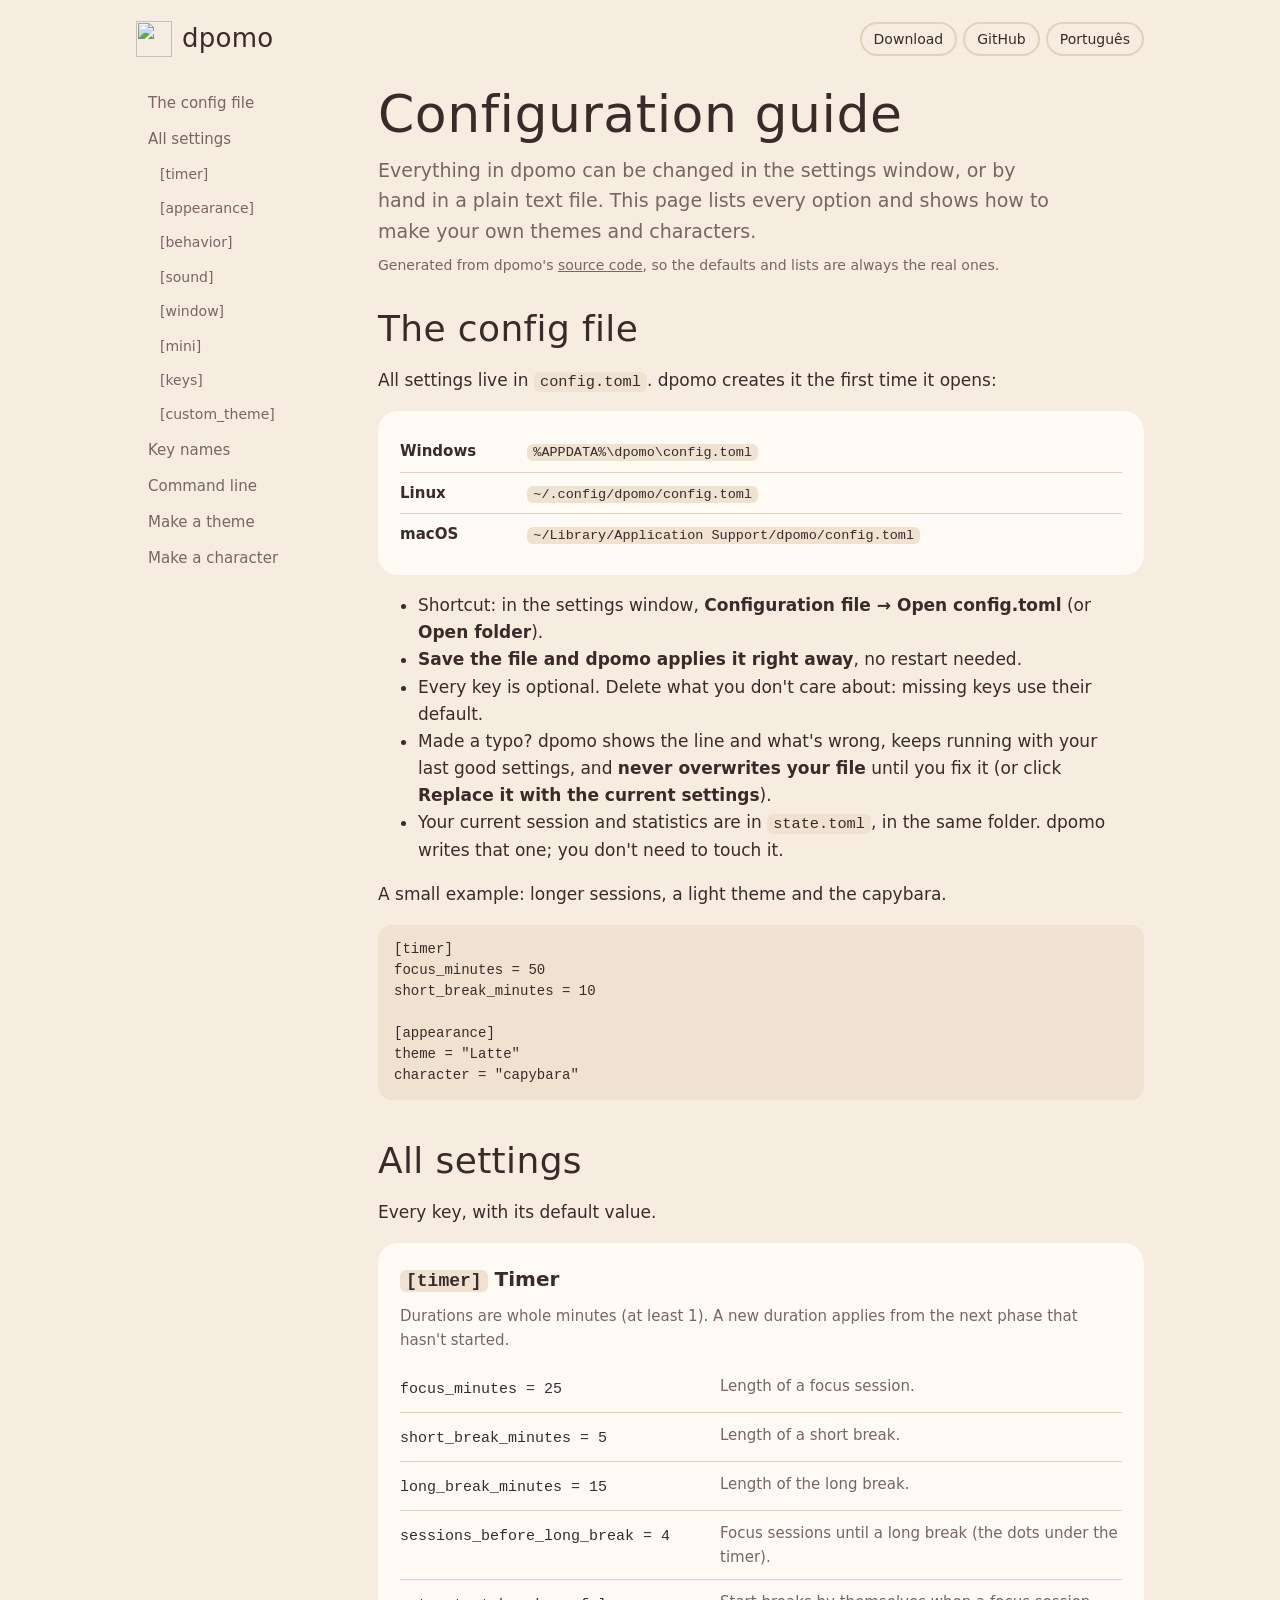
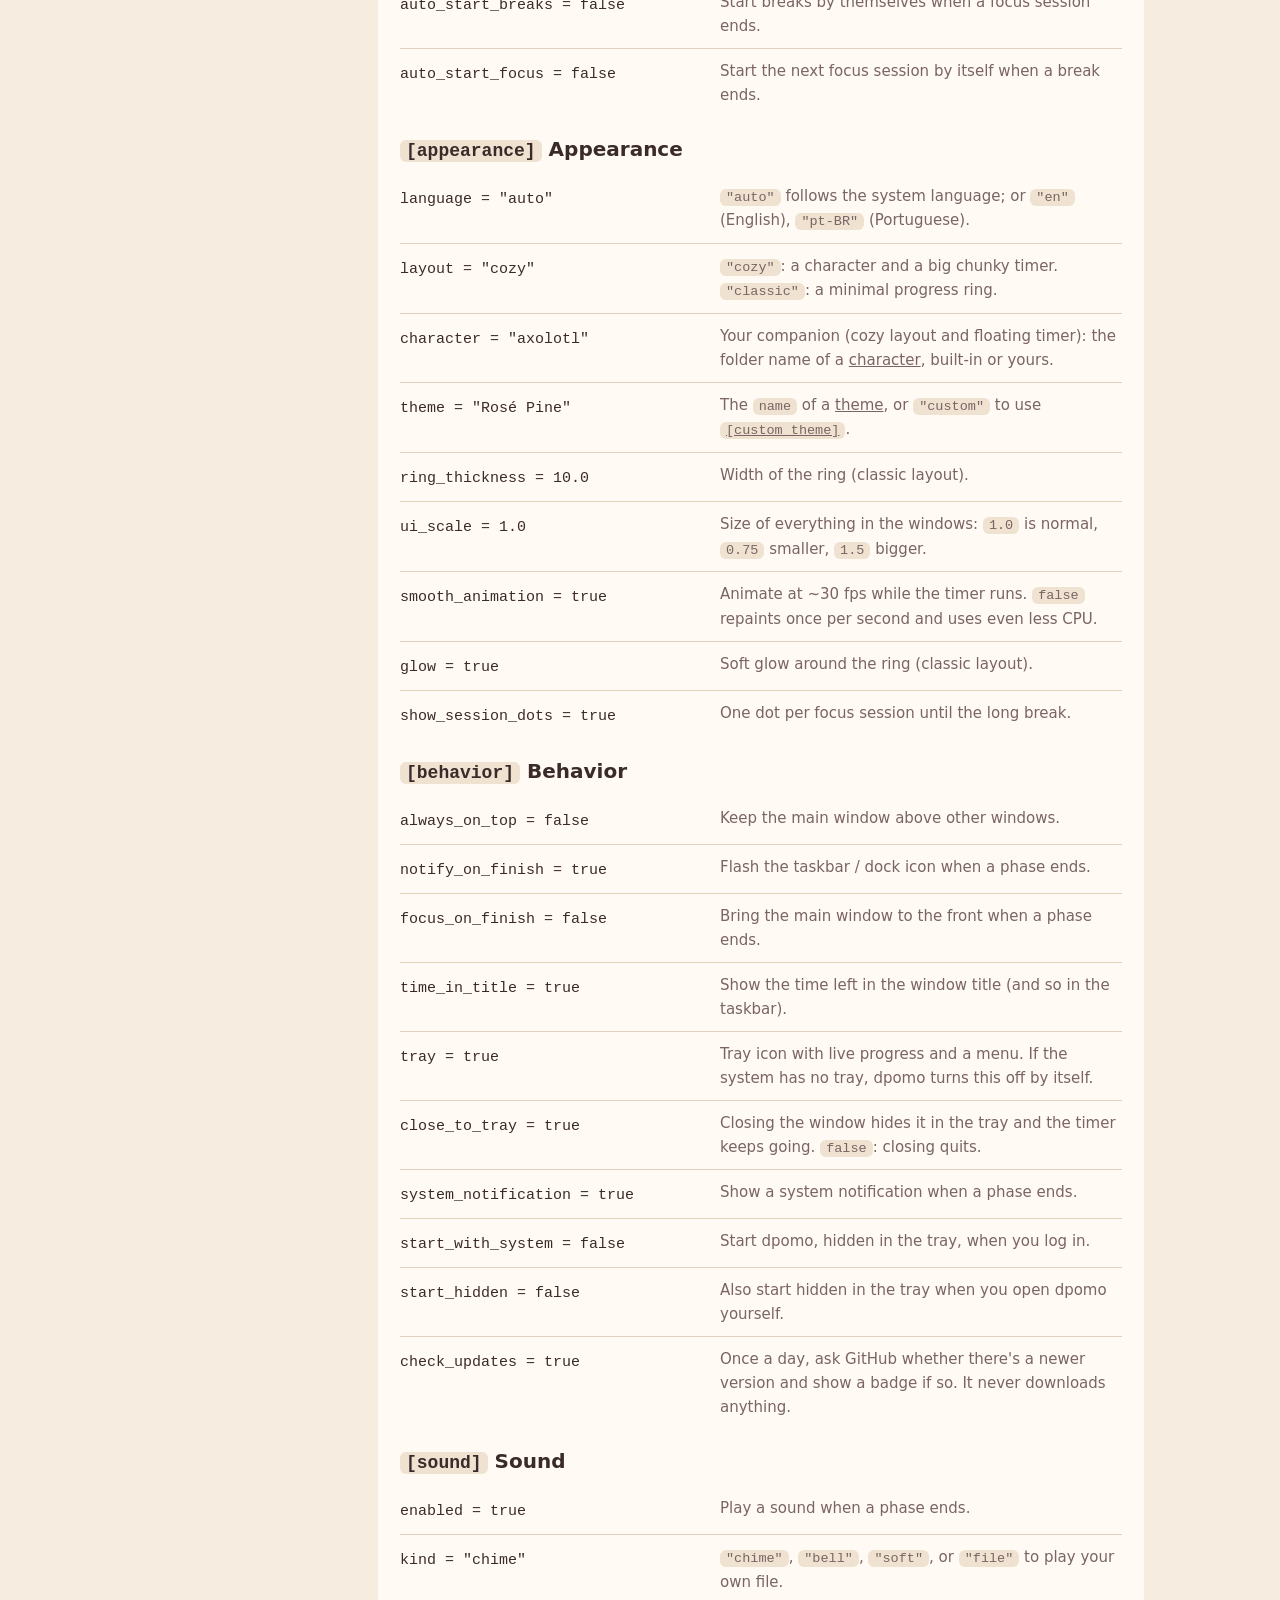
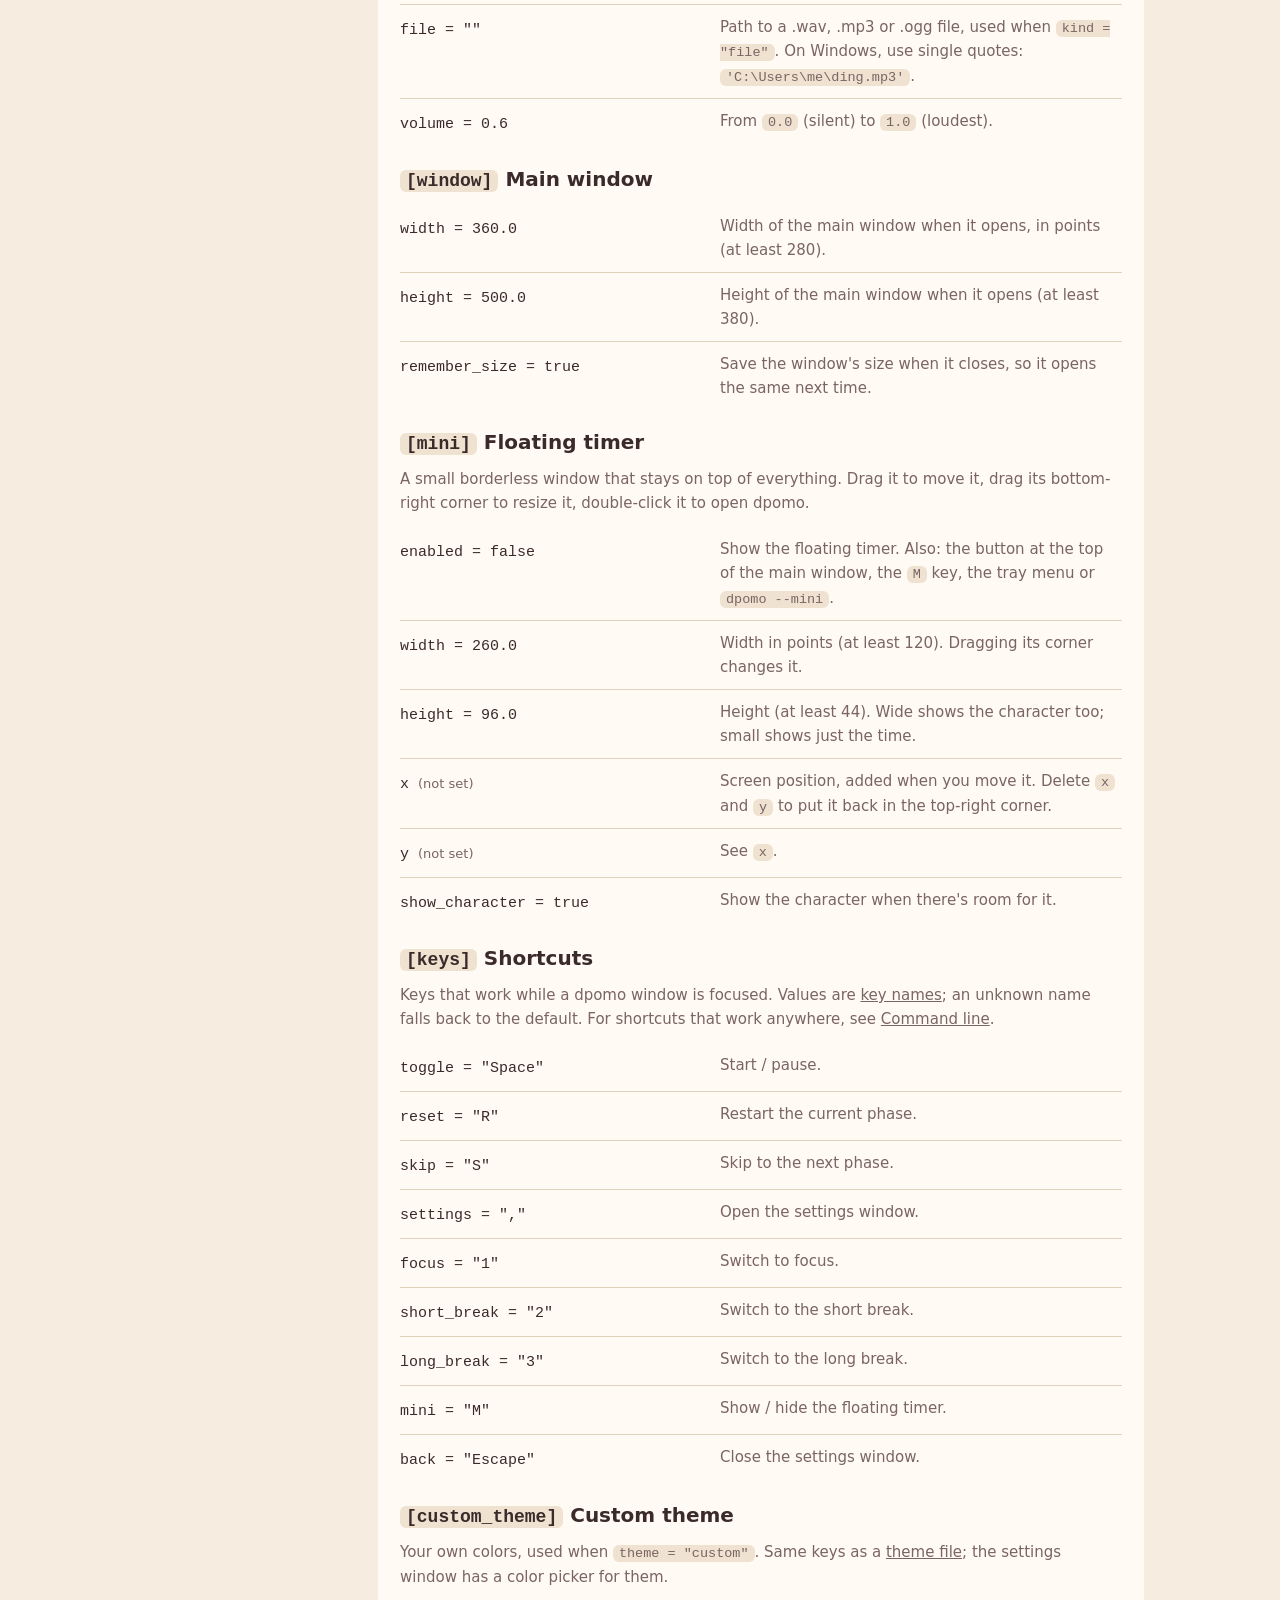
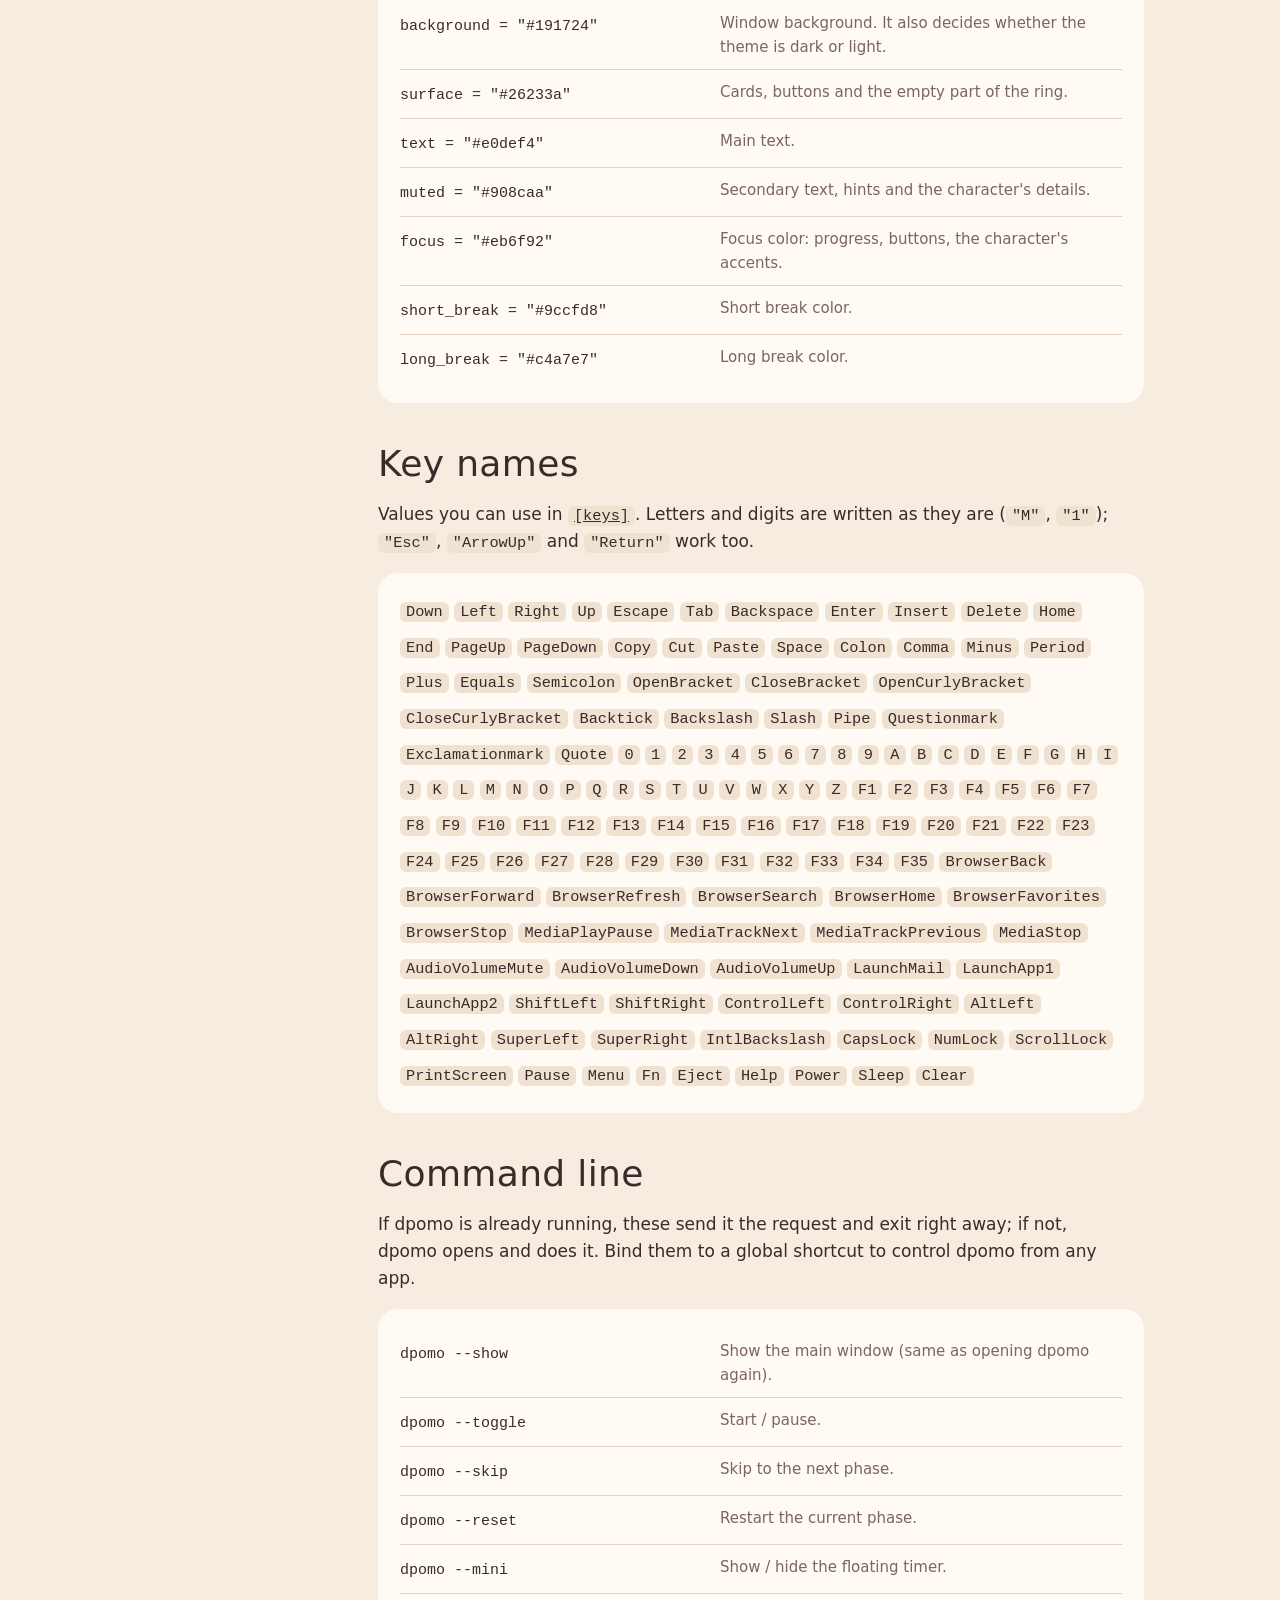
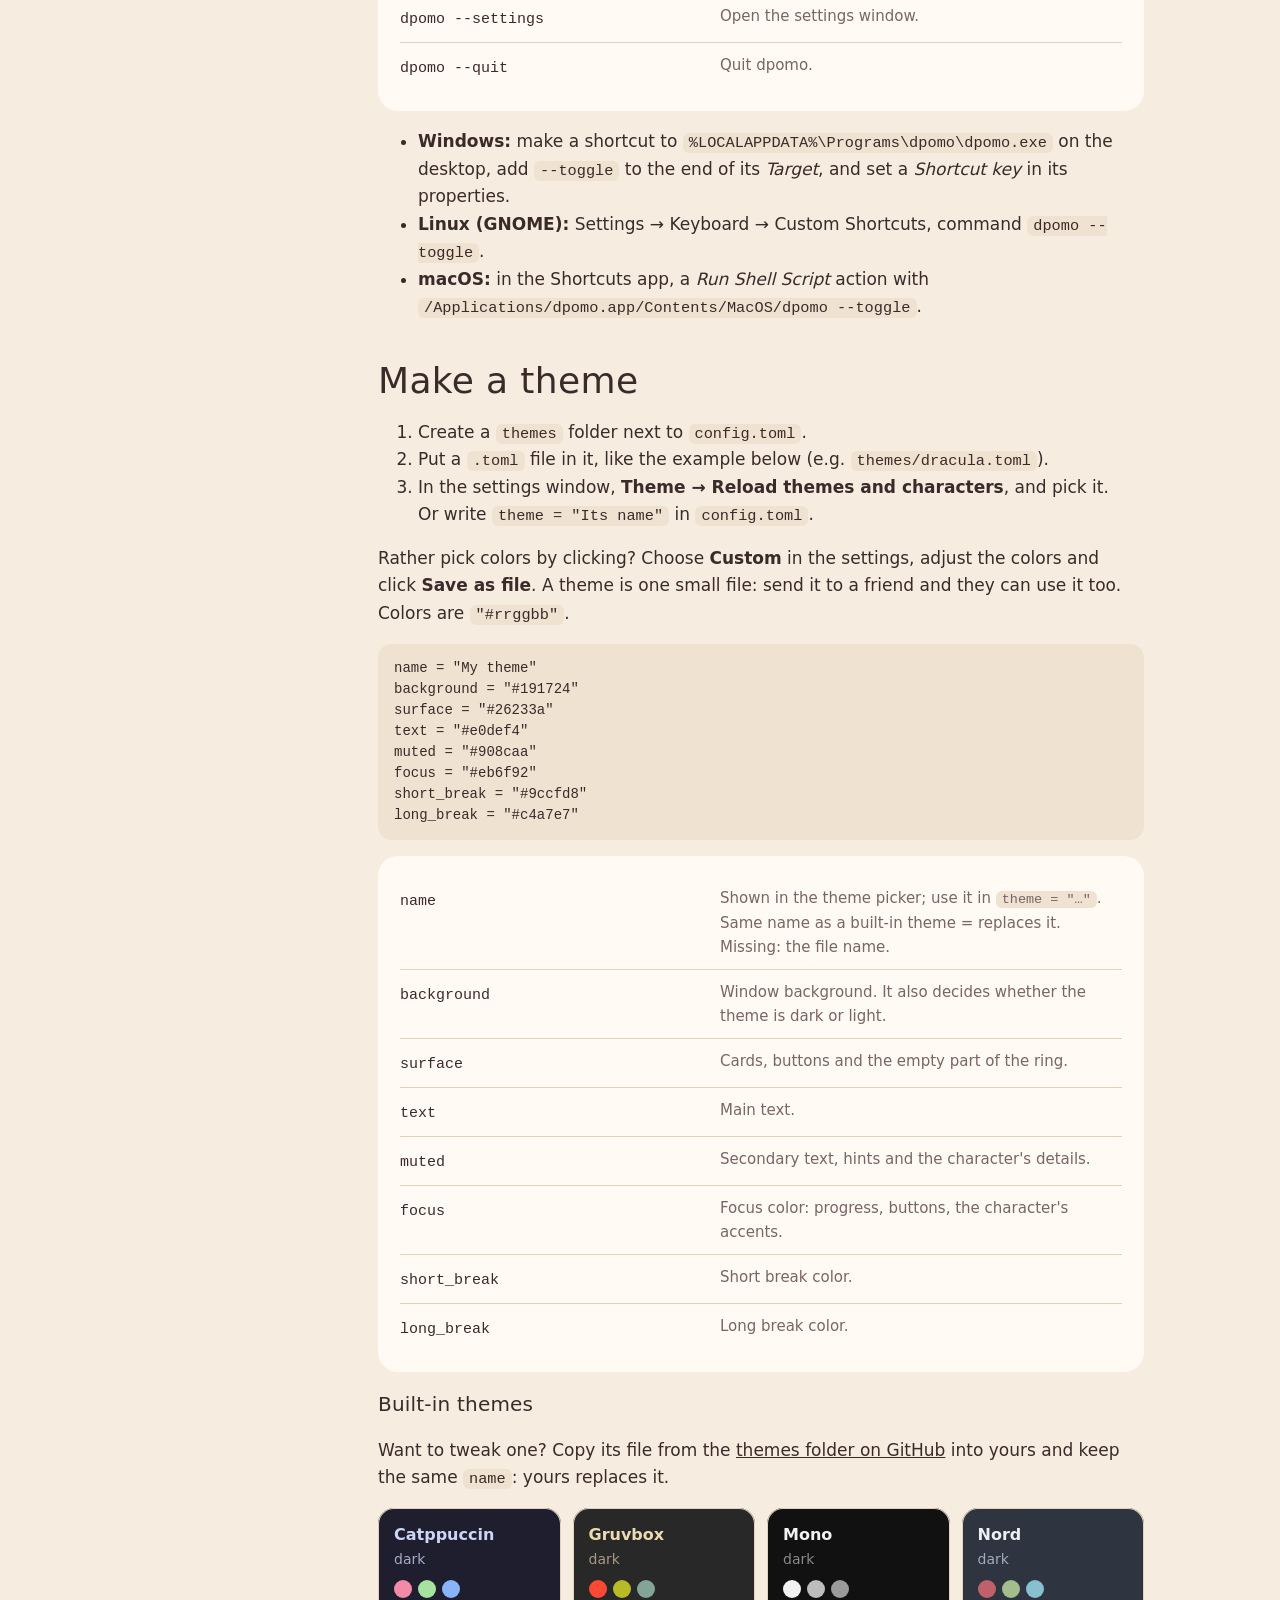
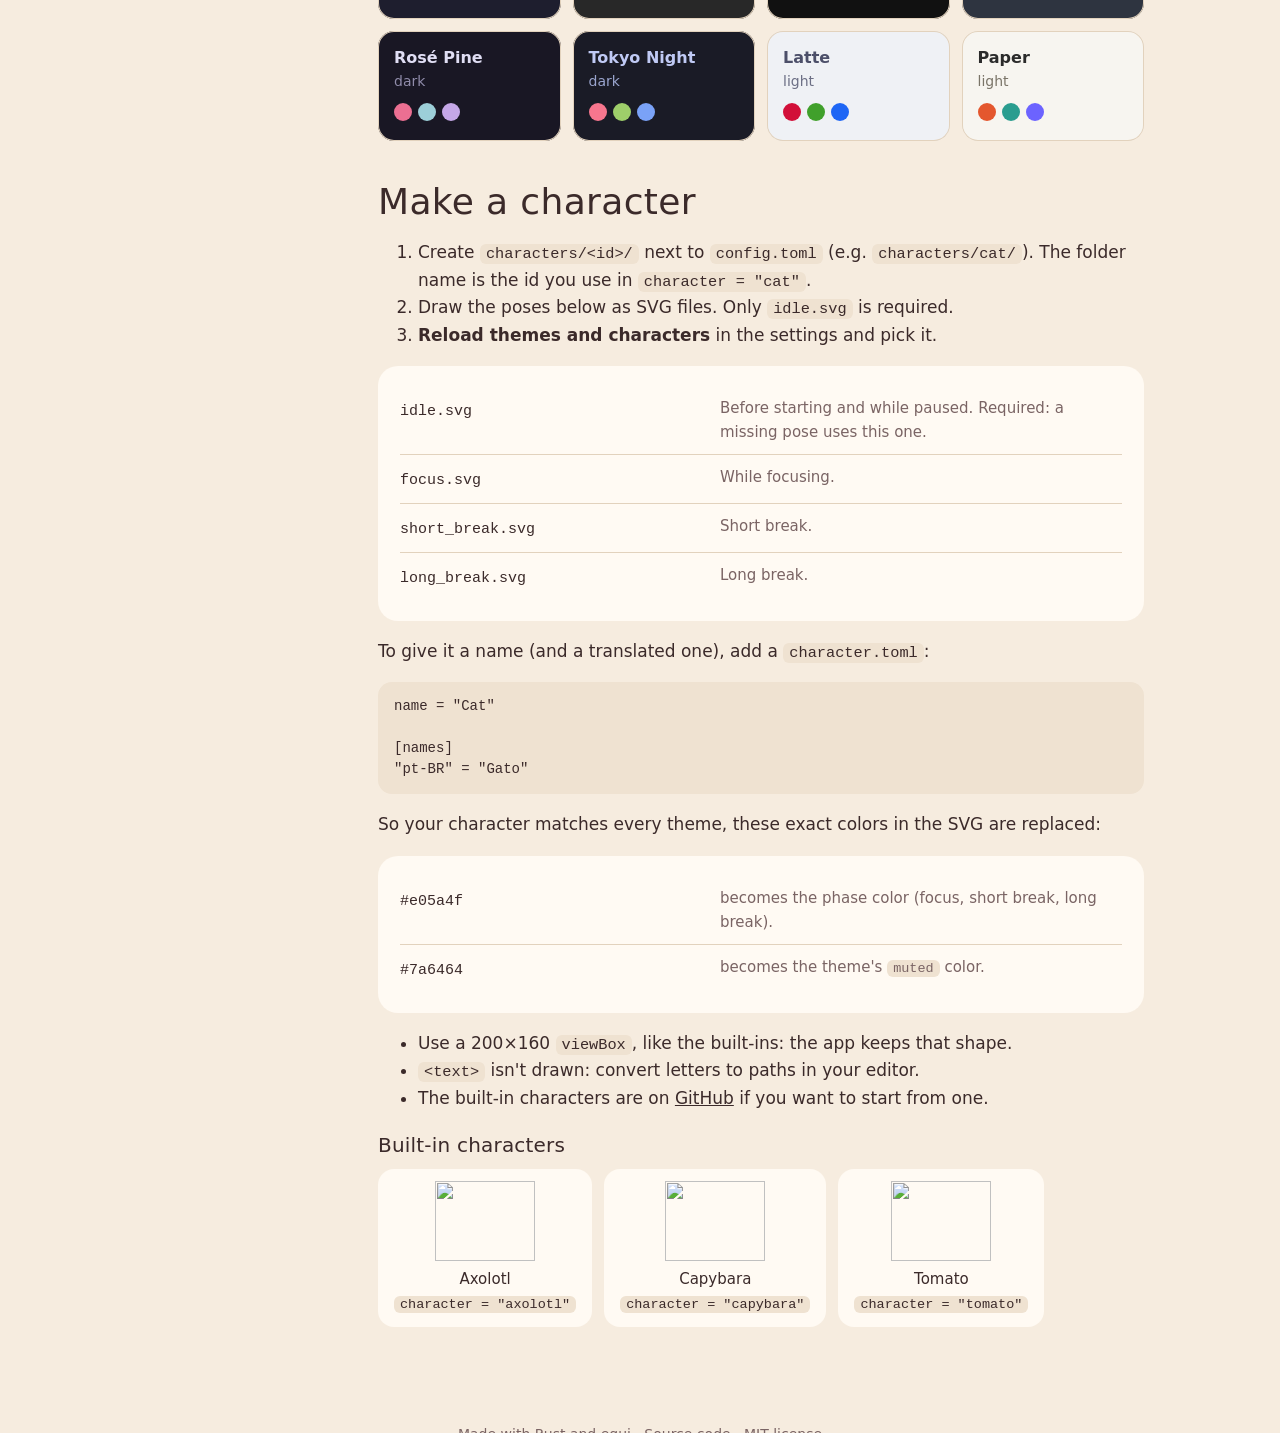
==== commit d0435873: "Website SEO: Portuguese pages, FAQ, structured data, llms.txt - Search phrases in titles, descriptio" ====
--- a/site/docs.html
+++ b/site/docs.html
@@ -3,24 +3,18 @@
 <head>
 <meta charset="utf-8">
 <meta name="viewport" content="width=device-width, initial-scale=1">
-<title>dpomo — configuration guide</title>
-<meta name="description" content="Every dpomo setting with its default value, how to edit config.toml by hand, and how to make your own themes and characters.">
+<title data-i18n="docs_title">dpomo — configuration guide</title>
+<meta name="description" data-i18n-content="docs_desc" content="Every dpomo setting with its default value, how to edit config.toml by hand, and how to make your own themes and characters.">
 <link rel="canonical" href="https://diegorezm.github.io/dpomo/docs.html">
+<link rel="alternate" hreflang="en" href="https://diegorezm.github.io/dpomo/docs.html">
+<link rel="alternate" hreflang="pt-BR" href="https://diegorezm.github.io/dpomo/pt/docs.html">
+<link rel="alternate" hreflang="x-default" href="https://diegorezm.github.io/dpomo/docs.html">
 <link rel="icon" href="icon.svg" type="image/svg+xml">
 <meta name="theme-color" content="#f6ecdf" media="(prefers-color-scheme: light)">
 <meta name="theme-color" content="#191724" media="(prefers-color-scheme: dark)">
 <link rel="stylesheet" href="style.css">
-<script>
-// Language before first paint, so the page doesn't flash English first.
-(() => {
-  let lang = "";
-  try { lang = localStorage.getItem("dpomo-lang") || ""; } catch {}
-  if (!lang) lang = (navigator.language || "").toLowerCase().startsWith("pt") ? "pt" : "en";
-  if (lang === "pt") { document.documentElement.classList.add("lang-pt"); document.documentElement.lang = "pt-BR"; }
-})();
-</script>
 <style>
-/* Both languages are in the page; html.lang-pt shows the Portuguese. */
+/* Both languages are in the page; html.lang-pt (set by site/build.py for pt/) shows the Portuguese. */
 .pt { display: none; }
 html.lang-pt .en { display: none; }
 html.lang-pt .pt { display: revert; }
@@ -85,7 +79,7 @@
     <nav>
       <a class="chip hide-sm" href="./#download"><span class="en">Download</span><span class="pt">Baixar</span></a>
       <a class="chip hide-sm" href="https://github.com/diegorezm/dpomo">GitHub</a>
-      <button class="chip" id="lang" type="button" aria-label="Português / English"><span class="en">PT</span><span class="pt">EN</span></button>
+      <a class="chip" id="lang" href="pt/docs.html" hreflang="pt-BR" lang="pt-BR" data-i18n="lang_switch">Português</a>
     </nav>
   </header>
 
@@ -421,12 +415,6 @@
   </div>
 </footer>
 
-<script>
-document.getElementById("lang").addEventListener("click", () => {
-  const pt = document.documentElement.classList.toggle("lang-pt");
-  document.documentElement.lang = pt ? "pt-BR" : "en";
-  try { localStorage.setItem("dpomo-lang", pt ? "pt" : "en"); } catch {}
-});
-</script>
+<script src="lang.js"></script>
 </body>
 </html>
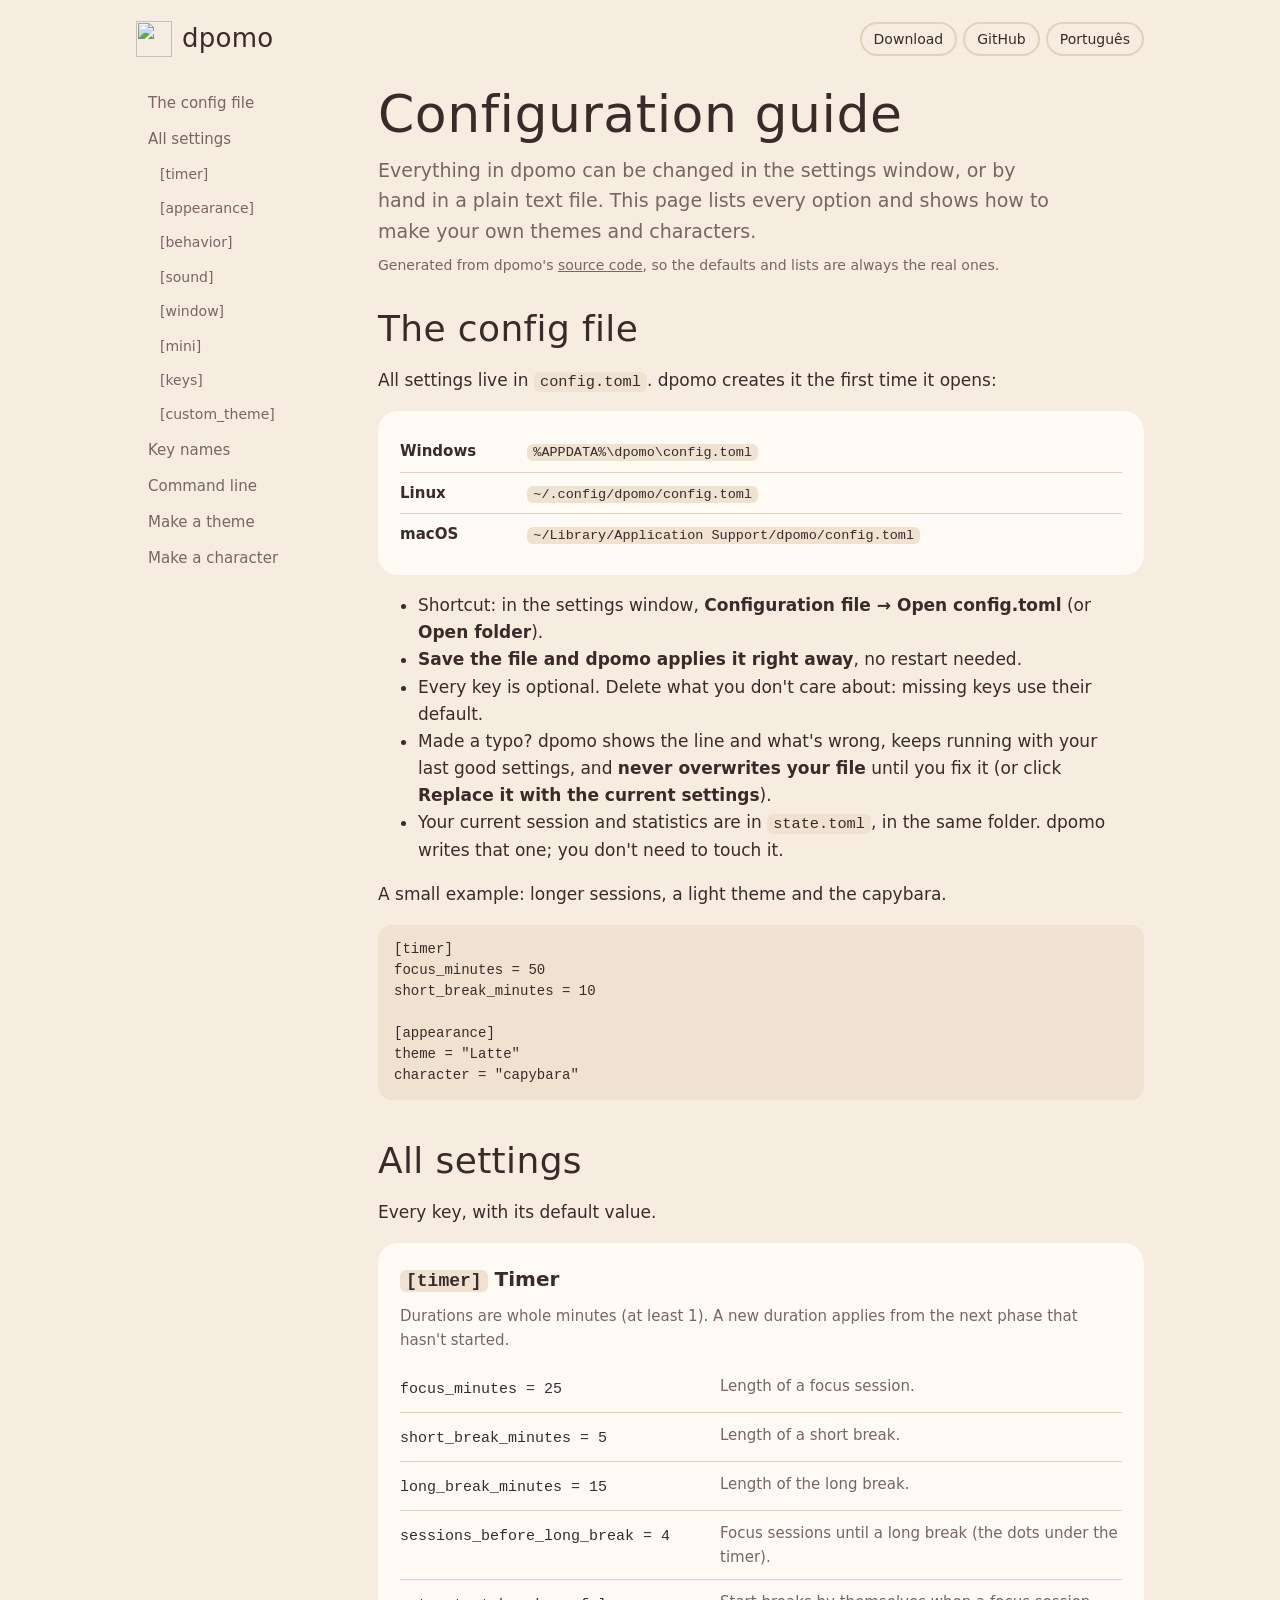
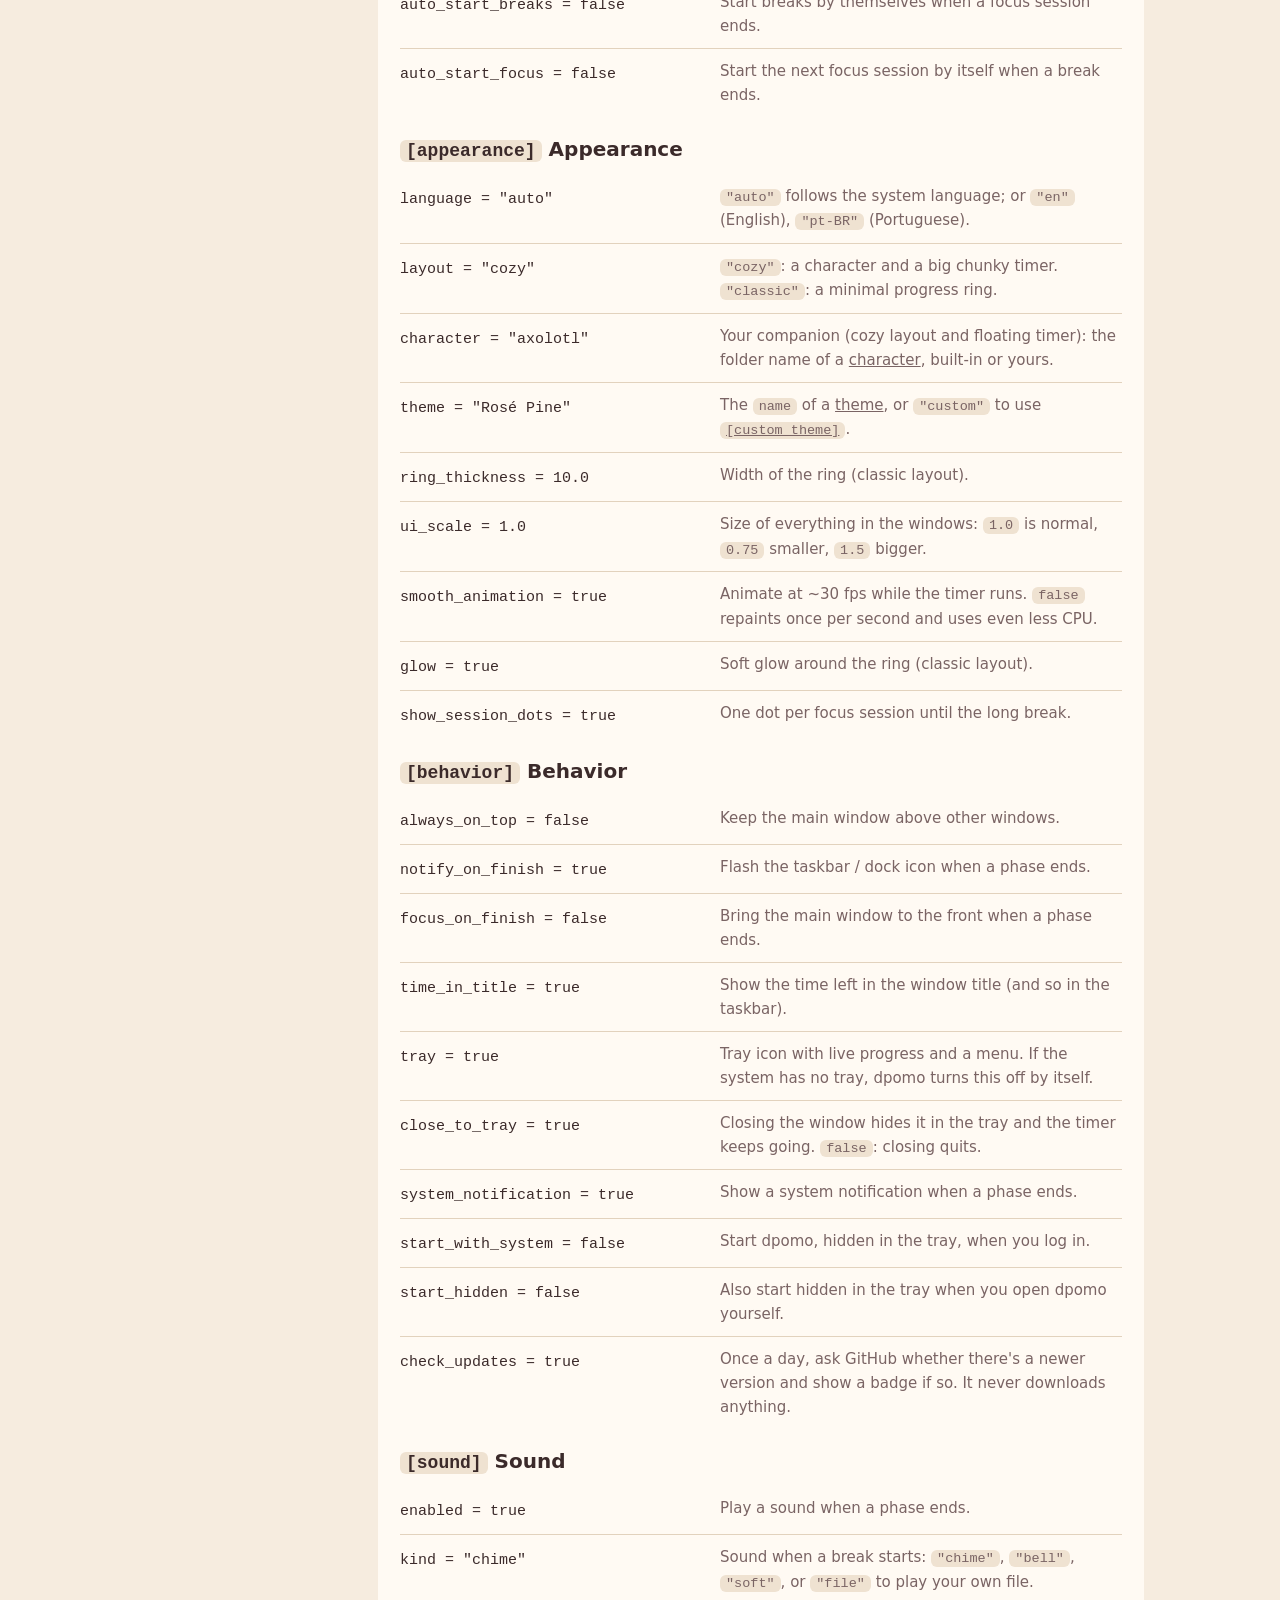
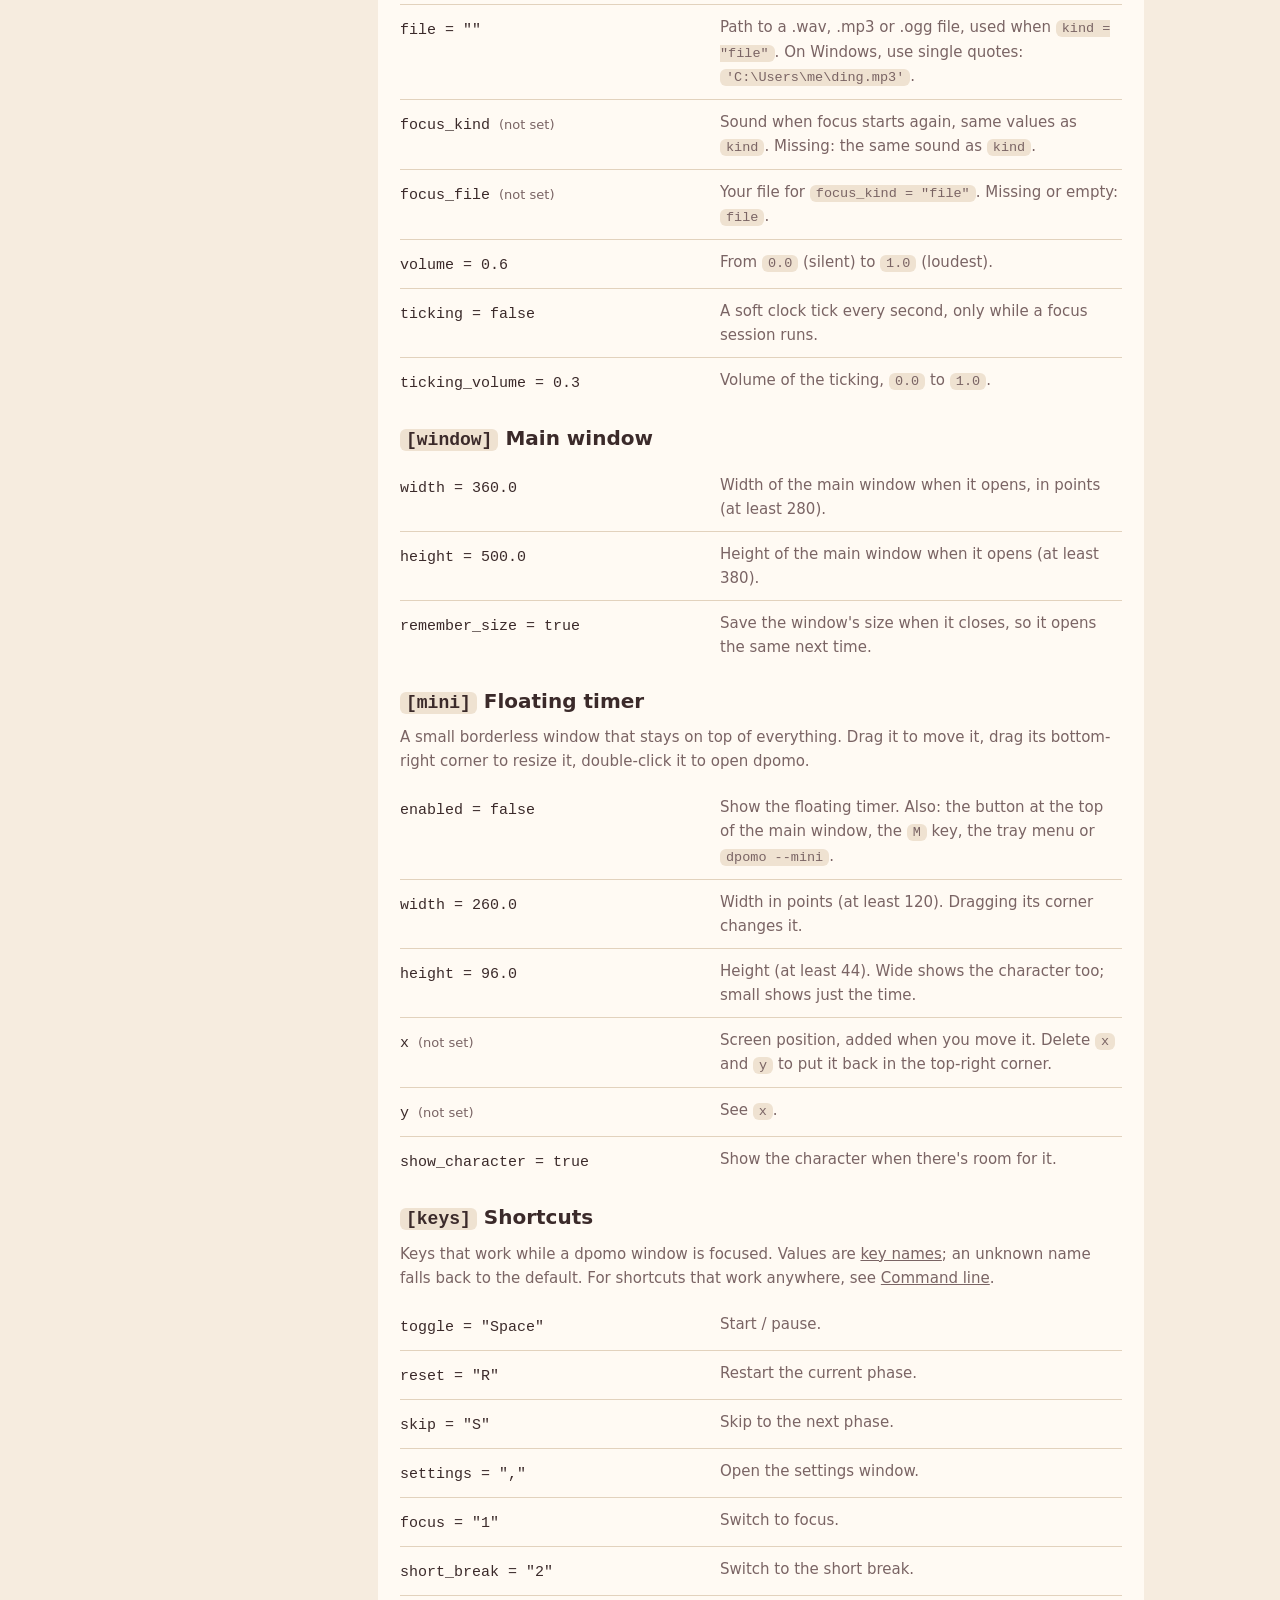
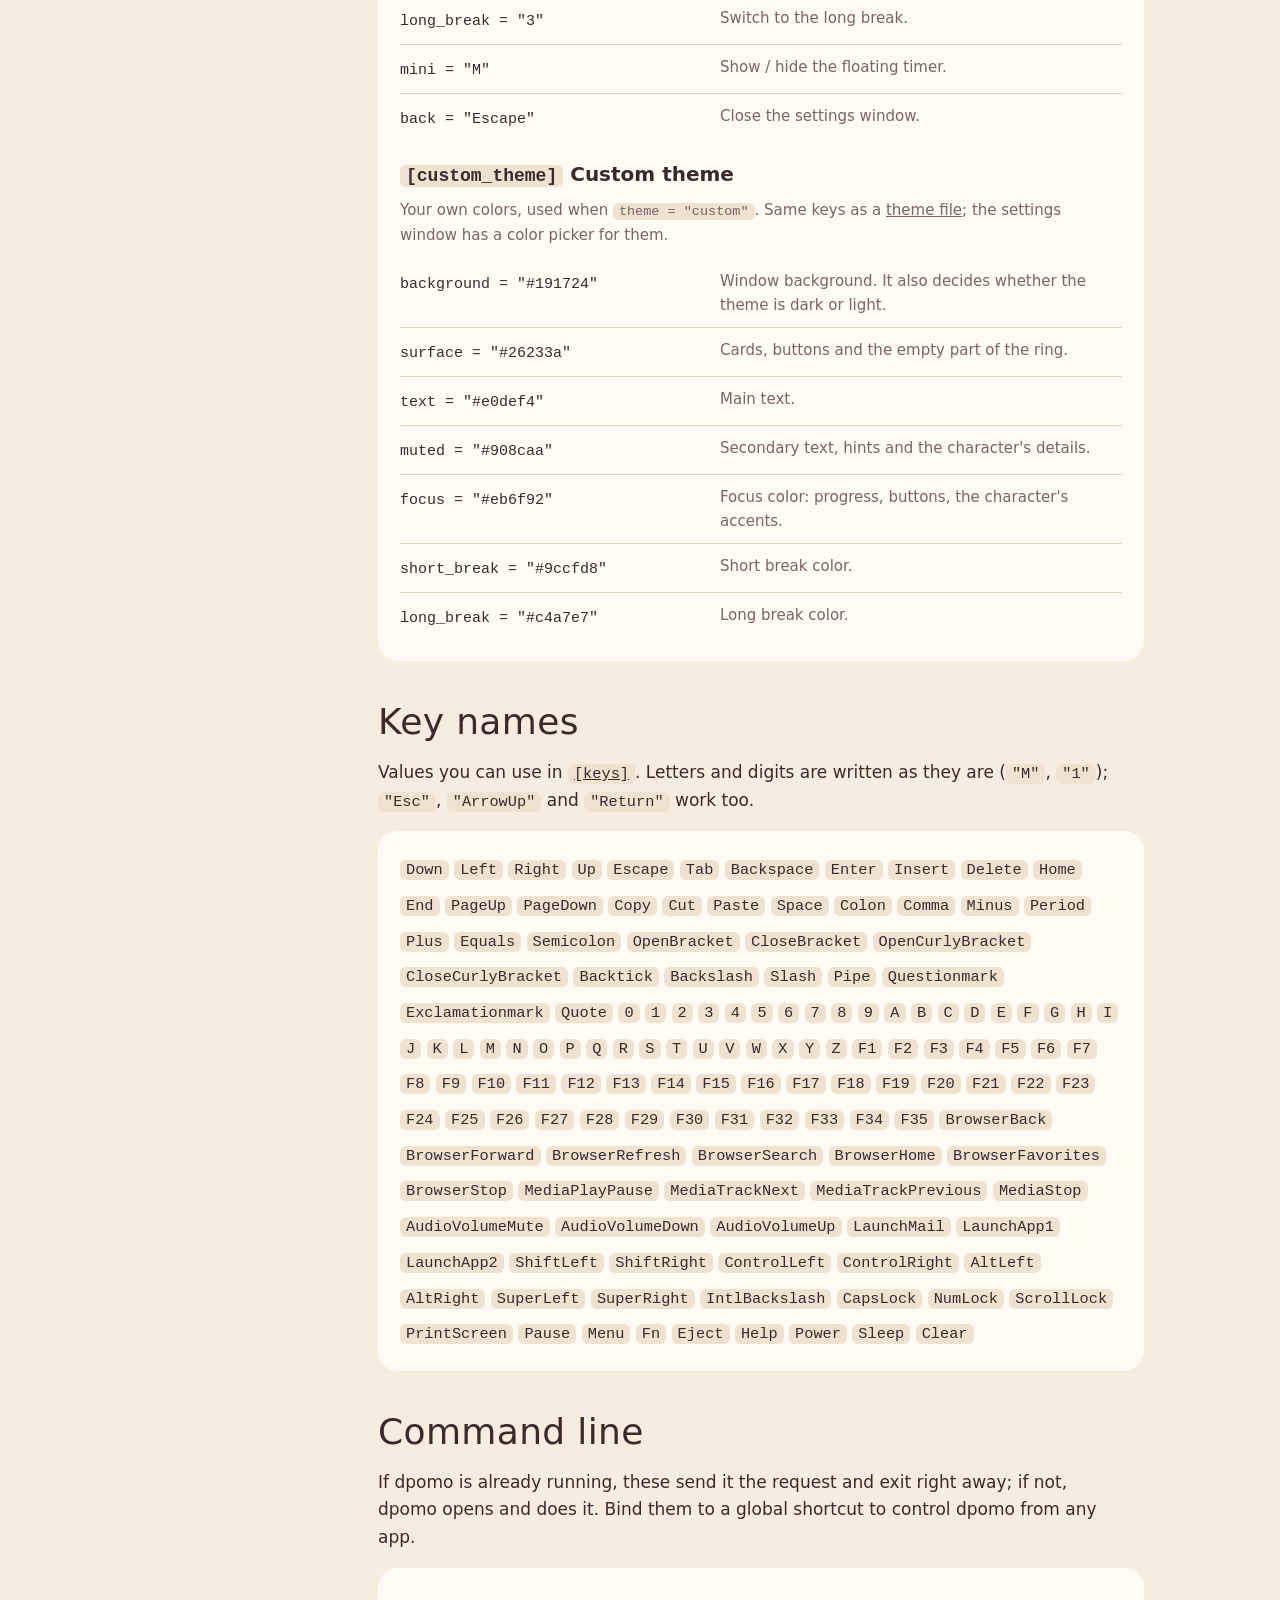
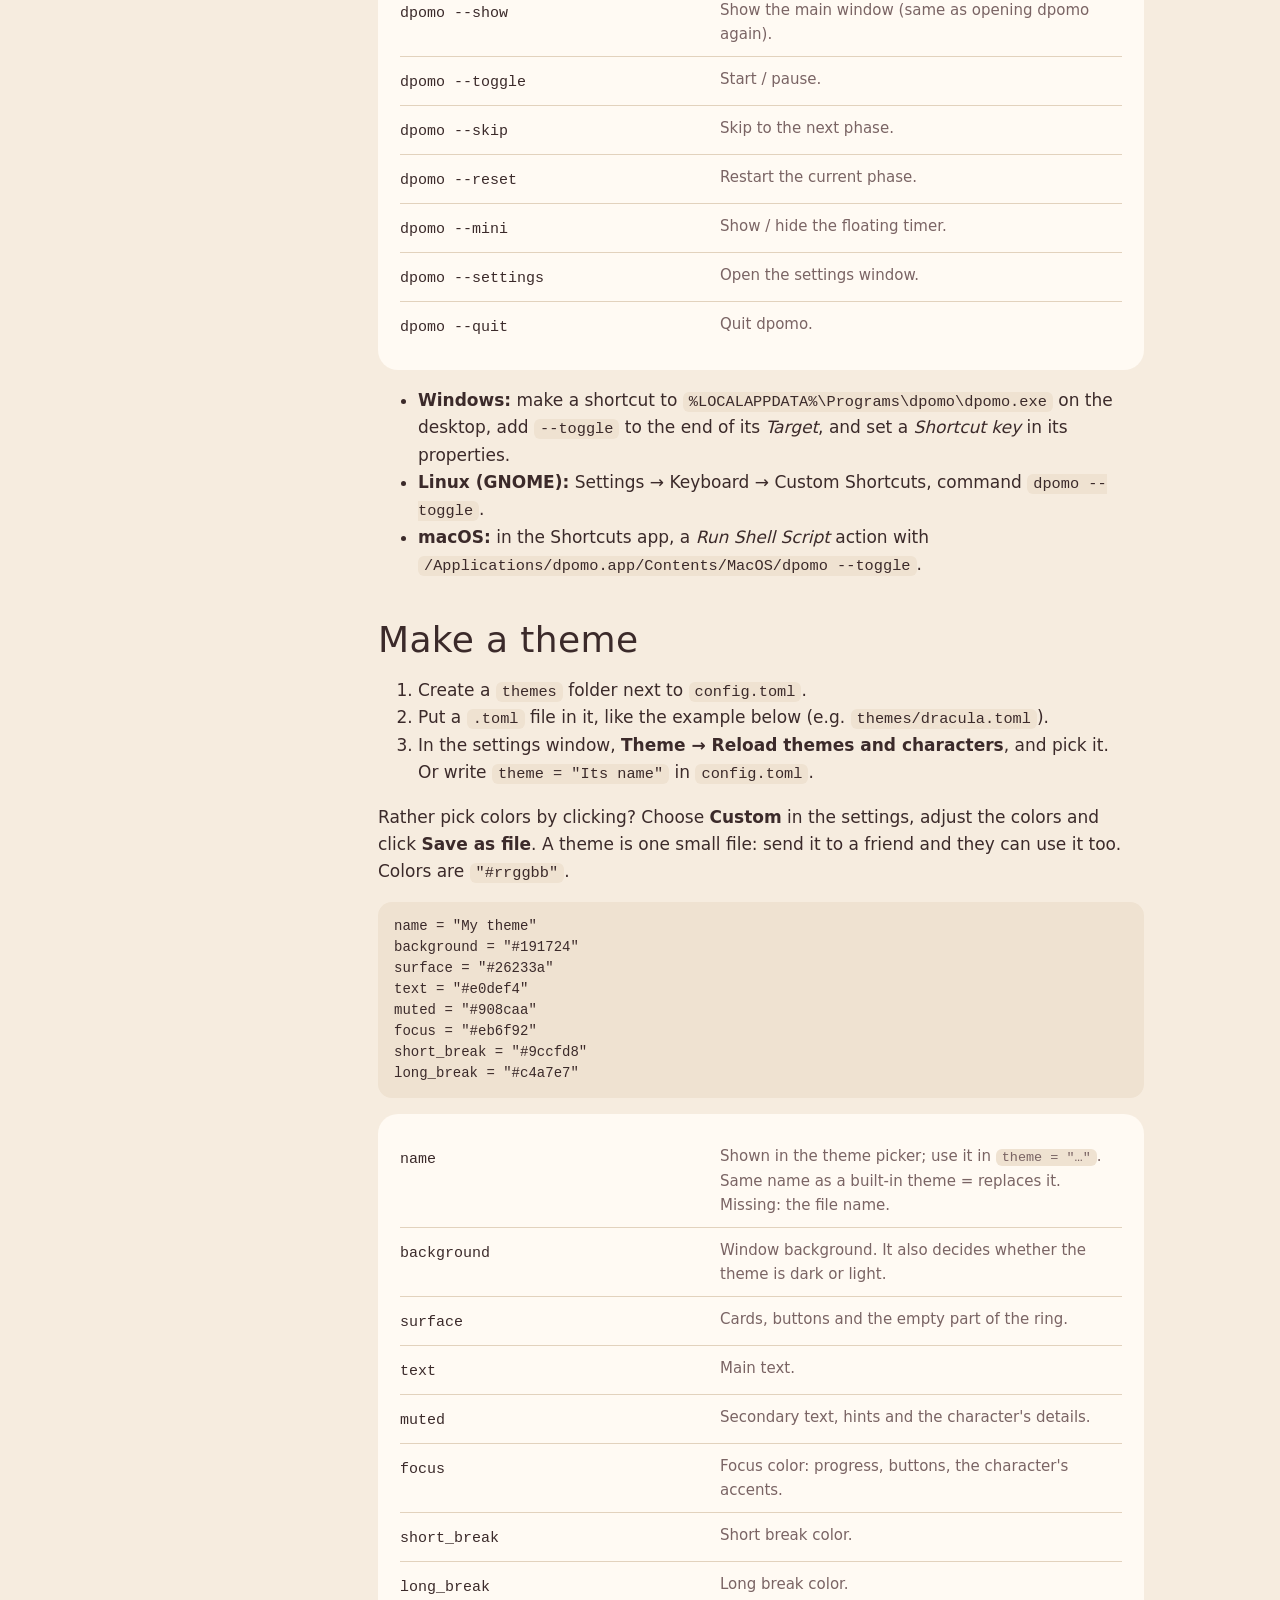
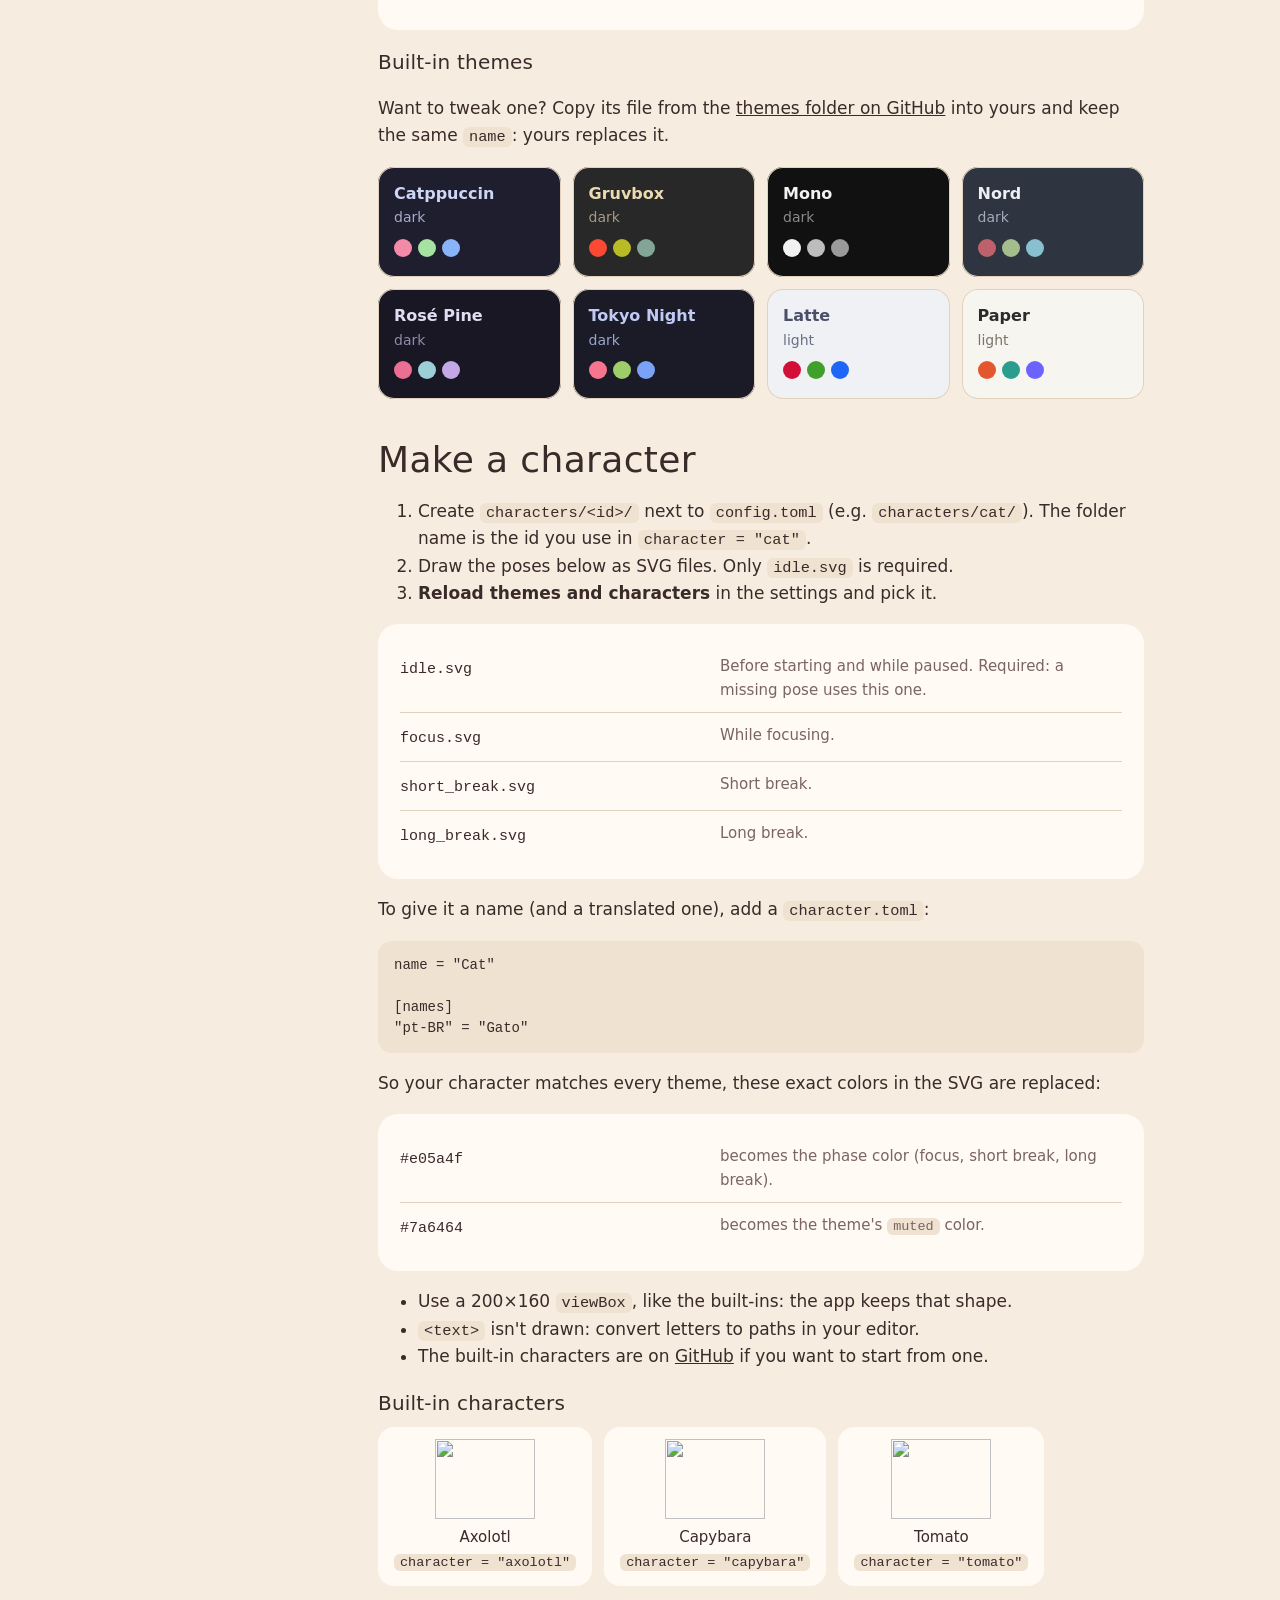
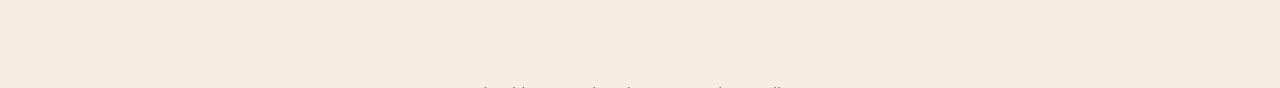
==== commit 12257bc6: "Per-phase sounds, ticking, weekly chart, folder watching, Linux ARM64 - sound.focus_kind / focus_fil" ====
--- a/site/docs.html
+++ b/site/docs.html
@@ -195,9 +195,13 @@
 <h3><code>[sound]</code> <span class="en">Sound</span><span class="pt" lang="pt-BR">Som</span></h3>
 <dl>
 <div id="sound.enabled"><dt><code>enabled = true</code></dt><dd><span class="en">Play a sound when a phase ends.</span><span class="pt" lang="pt-BR">Tocar um som quando uma fase termina.</span></dd></div>
-<div id="sound.kind"><dt><code>kind = &quot;chime&quot;</code></dt><dd><span class="en"><code>&quot;chime&quot;</code>, <code>&quot;bell&quot;</code>, <code>&quot;soft&quot;</code>, or <code>&quot;file&quot;</code> to play your own file.</span><span class="pt" lang="pt-BR"><code>&quot;chime&quot;</code>, <code>&quot;bell&quot;</code>, <code>&quot;soft&quot;</code>, ou <code>&quot;file&quot;</code> para tocar um arquivo seu.</span></dd></div>
+<div id="sound.kind"><dt><code>kind = &quot;chime&quot;</code></dt><dd><span class="en">Sound when a break starts: <code>&quot;chime&quot;</code>, <code>&quot;bell&quot;</code>, <code>&quot;soft&quot;</code>, or <code>&quot;file&quot;</code> to play your own file.</span><span class="pt" lang="pt-BR">Som quando a pausa começa: <code>&quot;chime&quot;</code>, <code>&quot;bell&quot;</code>, <code>&quot;soft&quot;</code>, ou <code>&quot;file&quot;</code> para tocar um arquivo seu.</span></dd></div>
 <div id="sound.file"><dt><code>file = &quot;&quot;</code></dt><dd><span class="en">Path to a .wav, .mp3 or .ogg file, used when <code>kind = &quot;file&quot;</code>. On Windows, use single quotes: <code>'C:\Users\me\ding.mp3'</code>.</span><span class="pt" lang="pt-BR">Caminho de um arquivo .wav, .mp3 ou .ogg, usado quando <code>kind = &quot;file&quot;</code>. No Windows, use aspas simples: <code>'C:\Users\eu\ding.mp3'</code>.</span></dd></div>
+<div id="sound.focus_kind"><dt><code>focus_kind <span class="unset"><span class="en">(not set)</span><span class="pt" lang="pt-BR">(vazio)</span></span></code></dt><dd><span class="en">Sound when focus starts again, same values as <code>kind</code>. Missing: the same sound as <code>kind</code>.</span><span class="pt" lang="pt-BR">Som quando o foco recomeça, os mesmos valores de <code>kind</code>. Sem isso: o mesmo som de <code>kind</code>.</span></dd></div>
+<div id="sound.focus_file"><dt><code>focus_file <span class="unset"><span class="en">(not set)</span><span class="pt" lang="pt-BR">(vazio)</span></span></code></dt><dd><span class="en">Your file for <code>focus_kind = &quot;file&quot;</code>. Missing or empty: <code>file</code>.</span><span class="pt" lang="pt-BR">Seu arquivo para <code>focus_kind = &quot;file&quot;</code>. Sem isso ou vazio: <code>file</code>.</span></dd></div>
 <div id="sound.volume"><dt><code>volume = 0.6</code></dt><dd><span class="en">From <code>0.0</code> (silent) to <code>1.0</code> (loudest).</span><span class="pt" lang="pt-BR">De <code>0.0</code> (mudo) a <code>1.0</code> (mais alto).</span></dd></div>
+<div id="sound.ticking"><dt><code>ticking = false</code></dt><dd><span class="en">A soft clock tick every second, only while a focus session runs.</span><span class="pt" lang="pt-BR">Um tique suave de relógio a cada segundo, só enquanto uma sessão de foco está rodando.</span></dd></div>
+<div id="sound.ticking_volume"><dt><code>ticking_volume = 0.3</code></dt><dd><span class="en">Volume of the ticking, <code>0.0</code> to <code>1.0</code>.</span><span class="pt" lang="pt-BR">Volume do tique-taque, de <code>0.0</code> a <code>1.0</code>.</span></dd></div>
 </dl>
 </div>
 <div class="ref" id="sec-window">
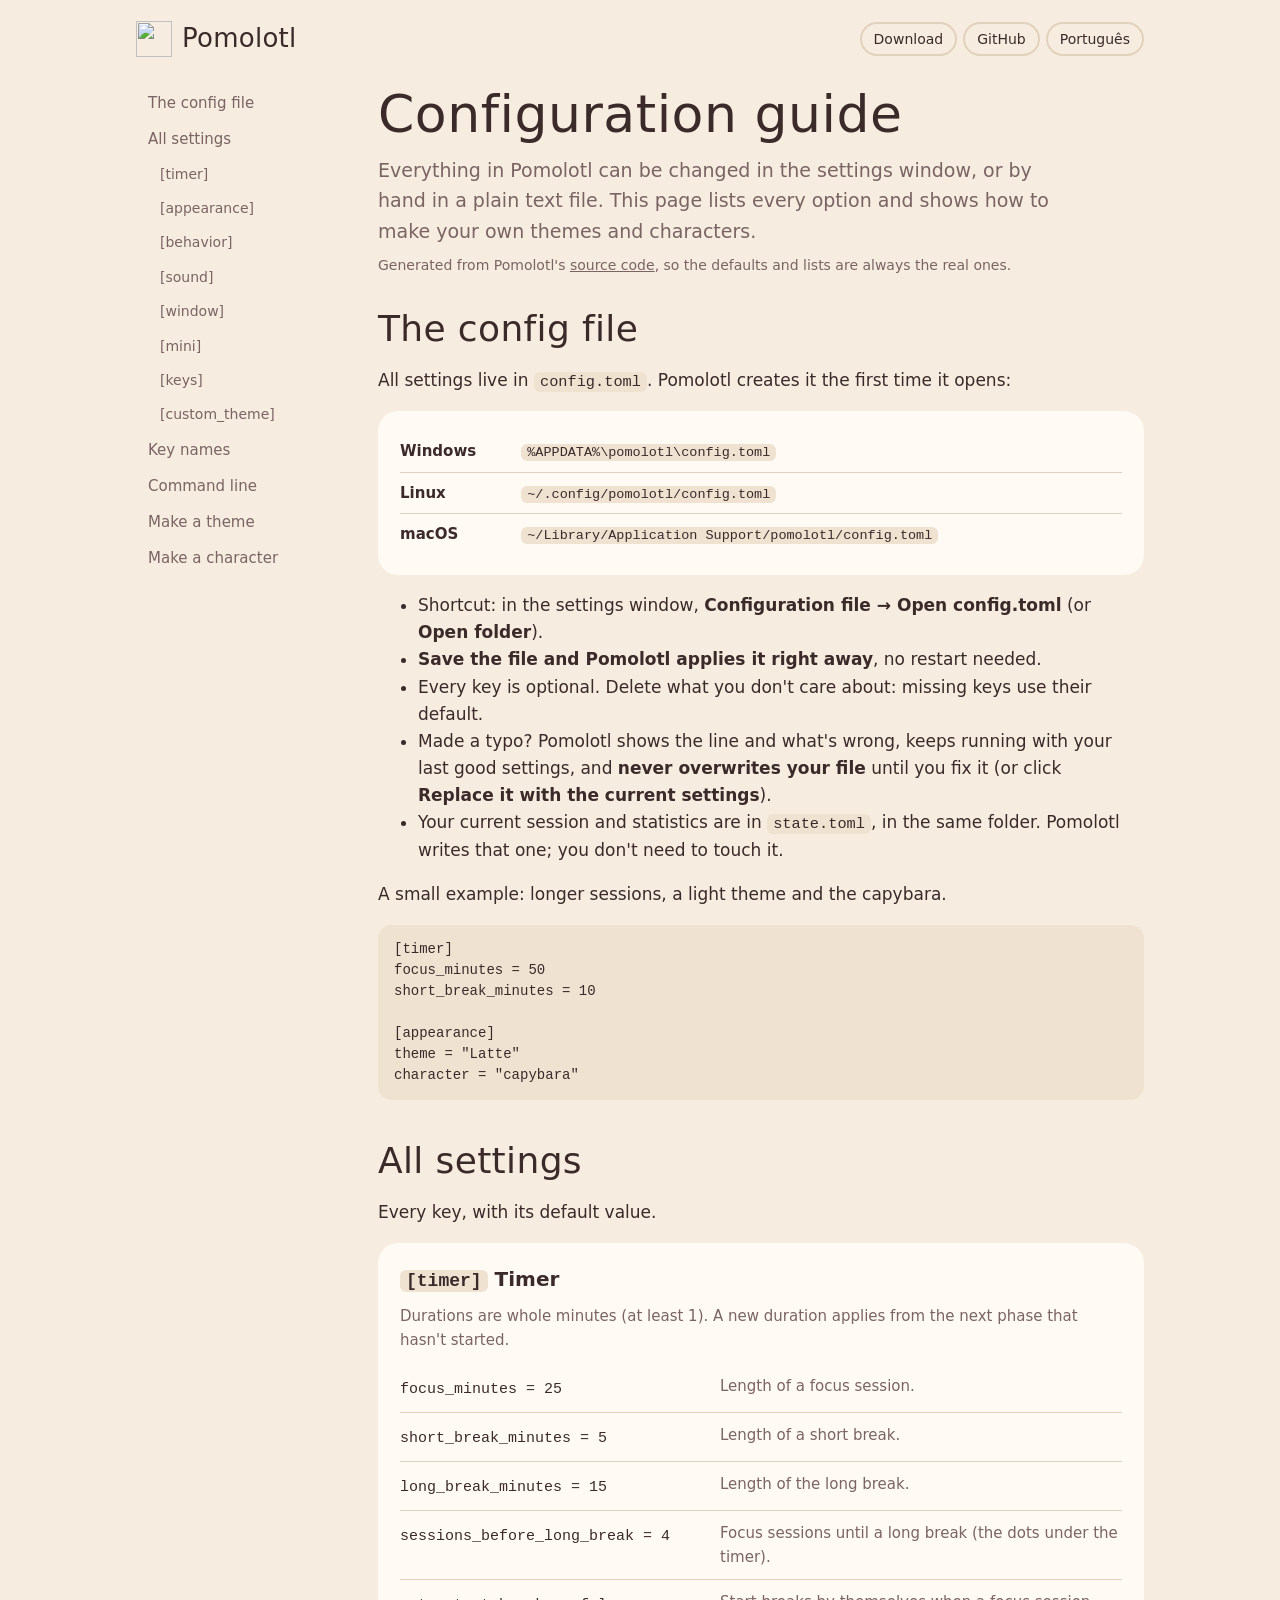
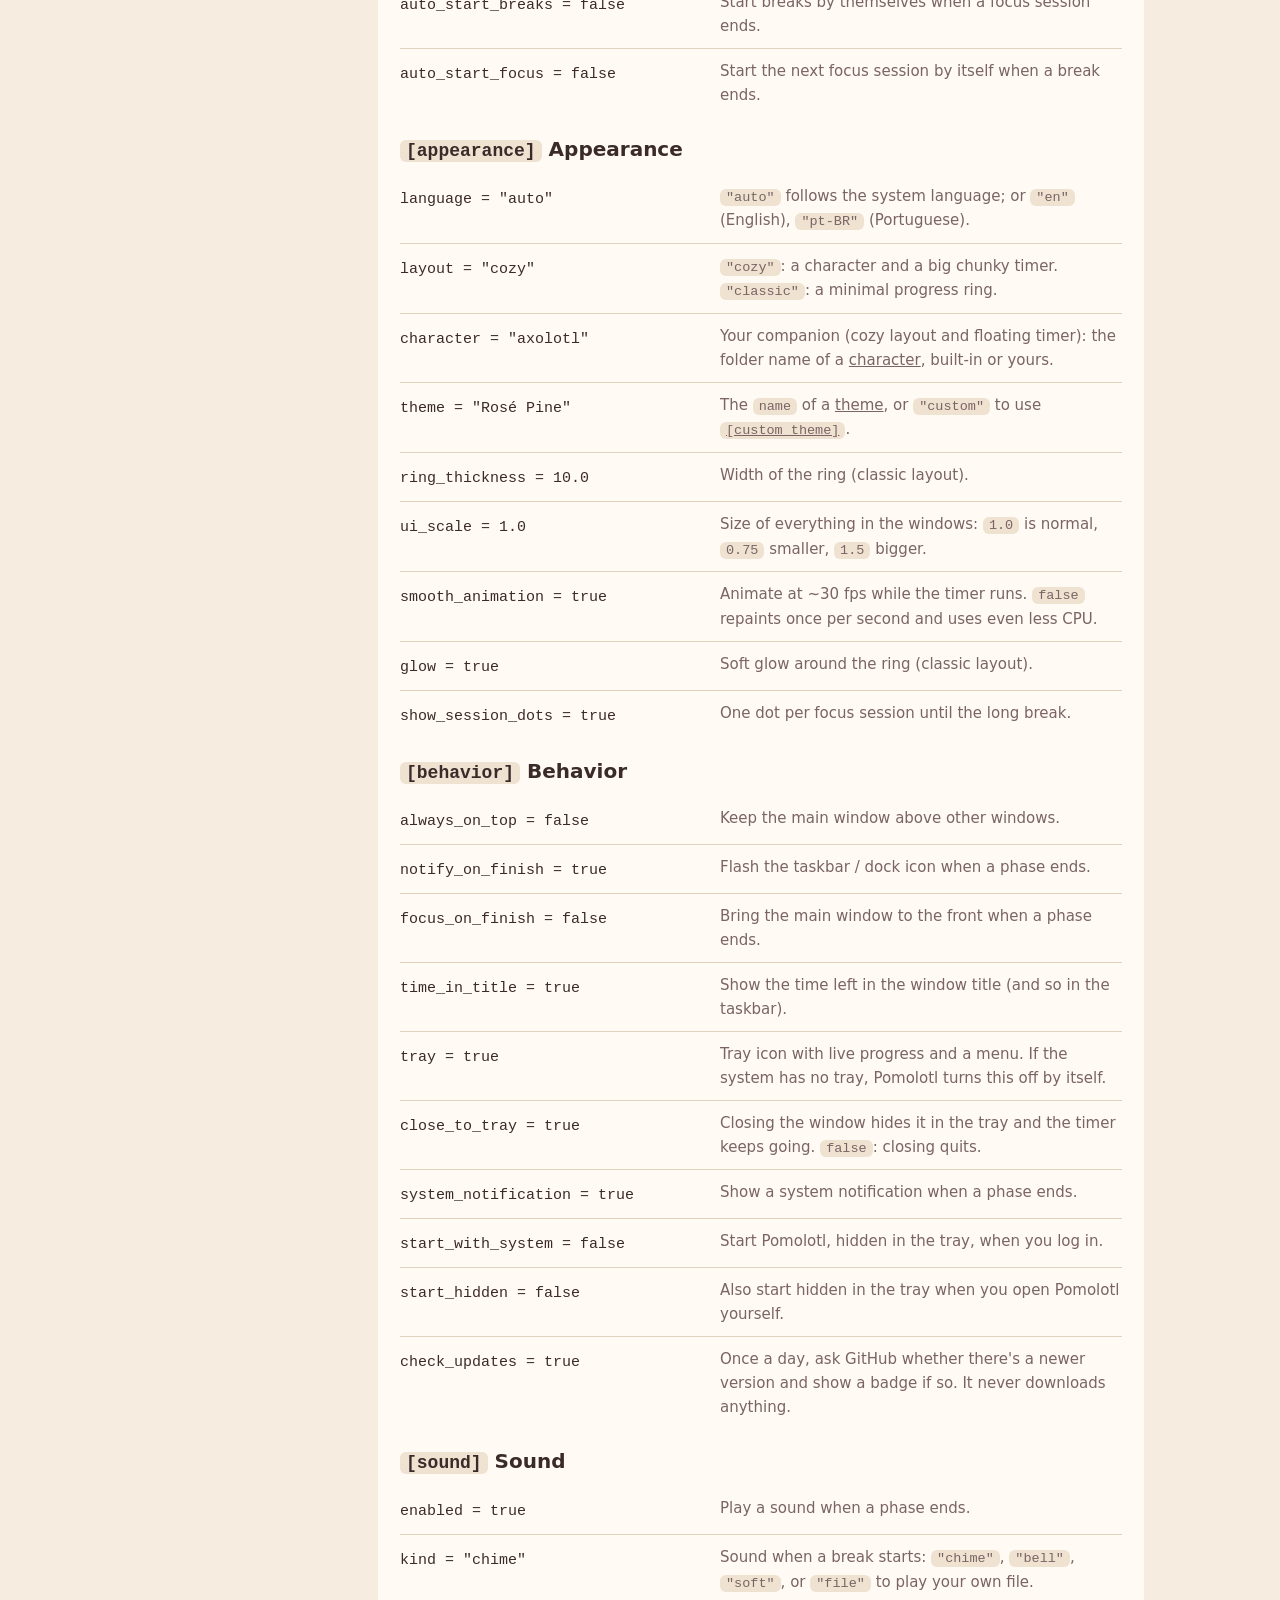
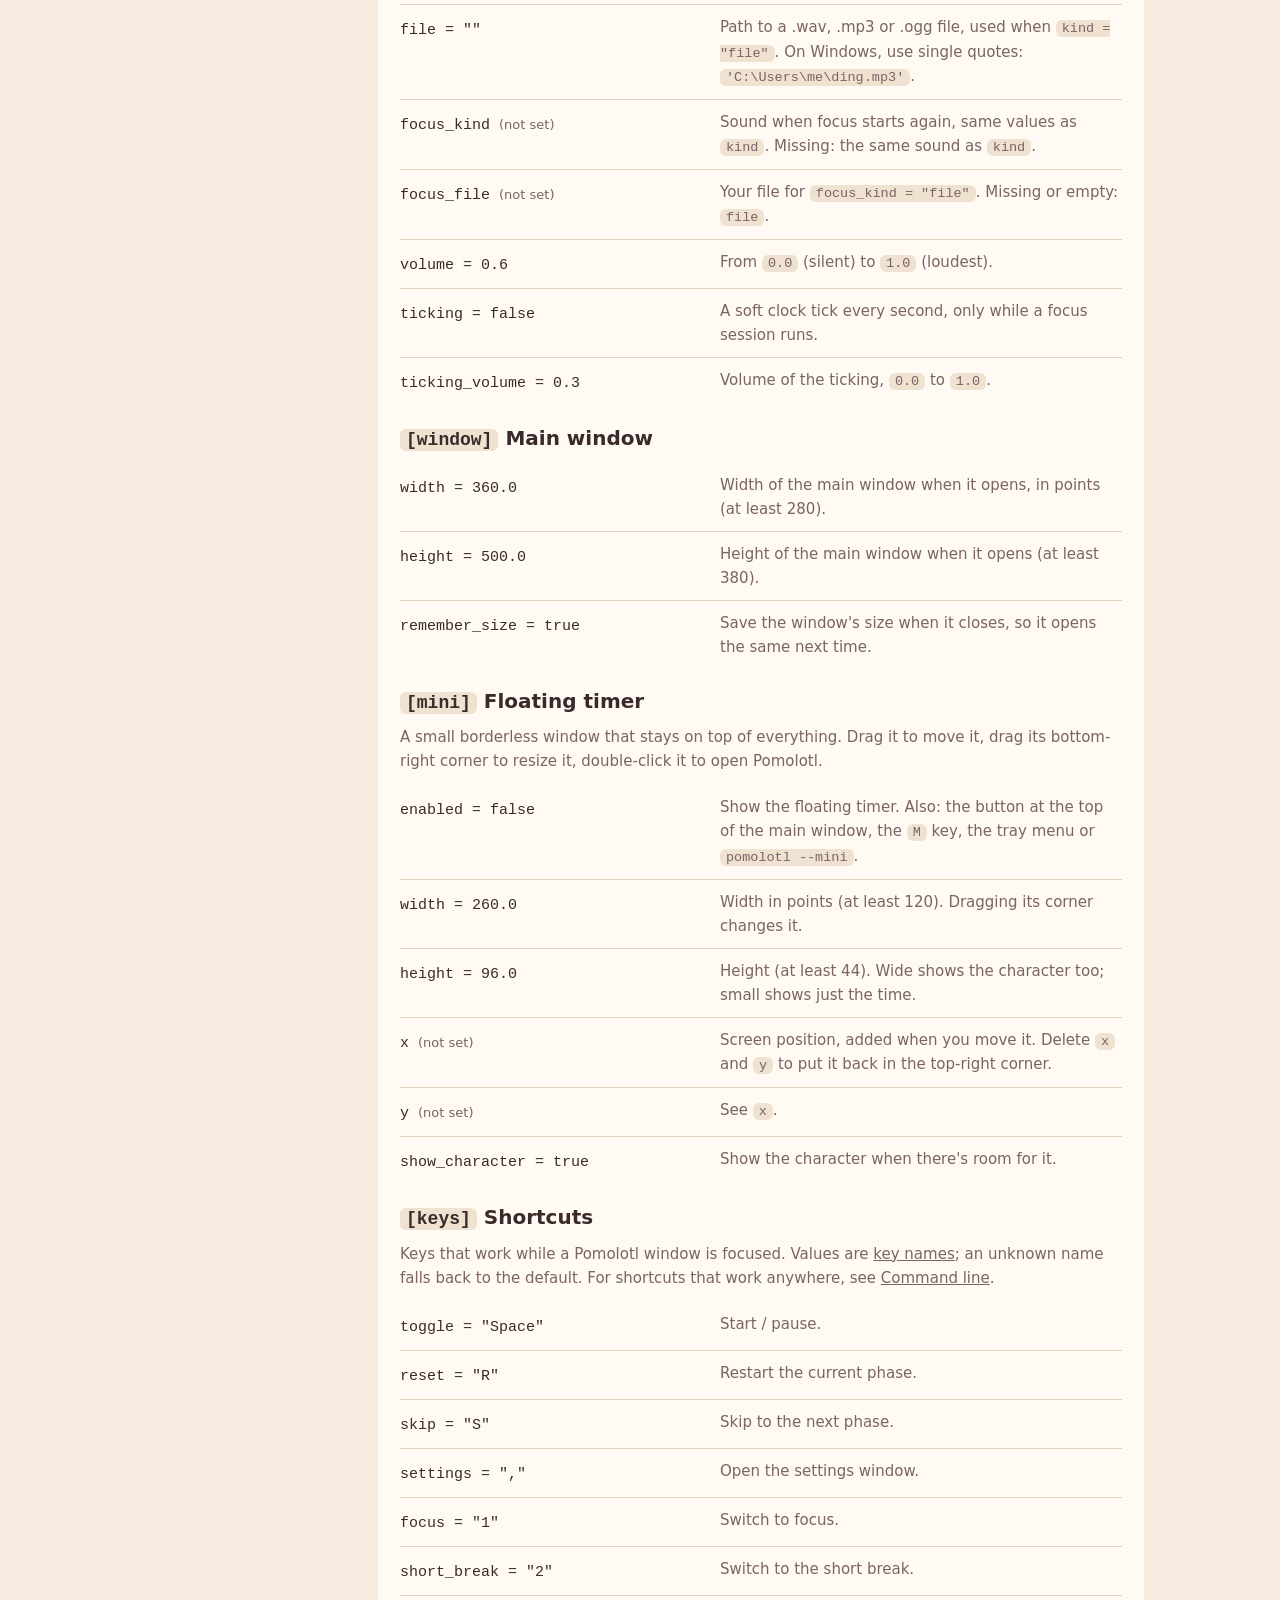
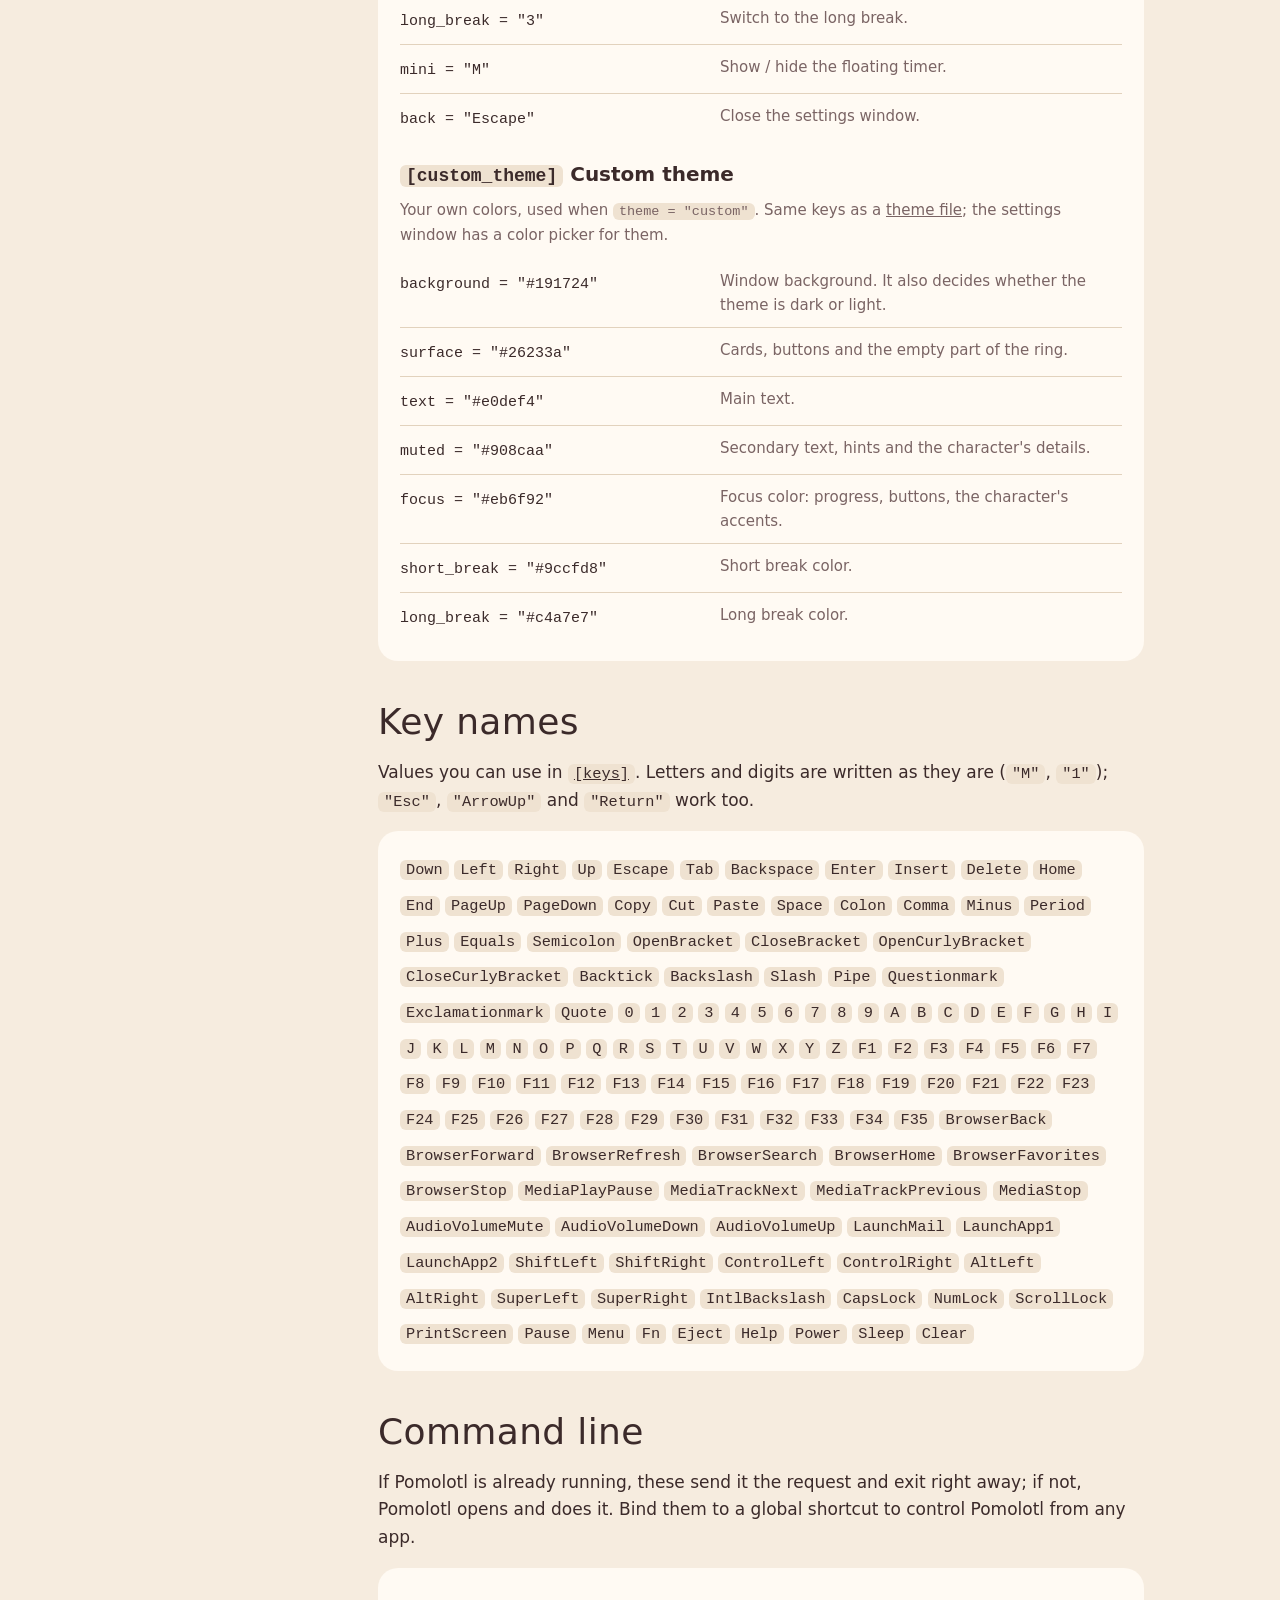
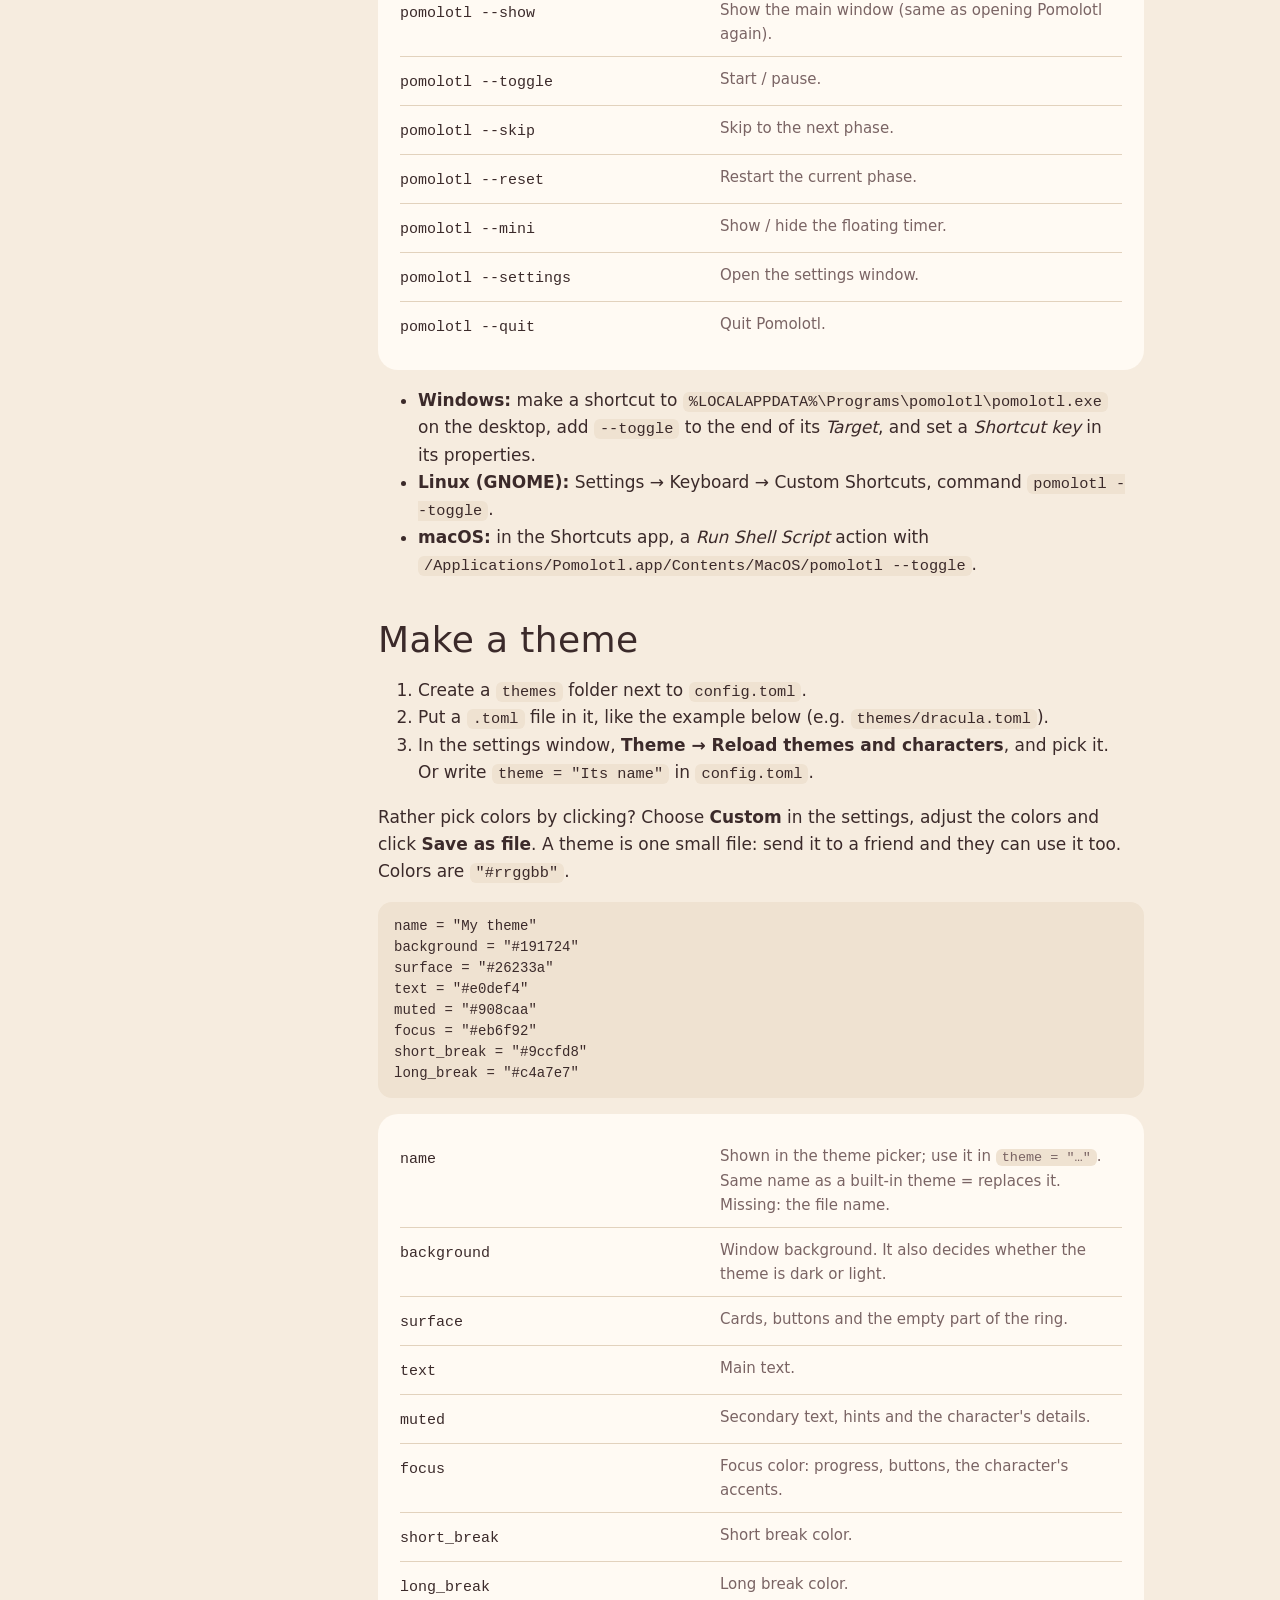
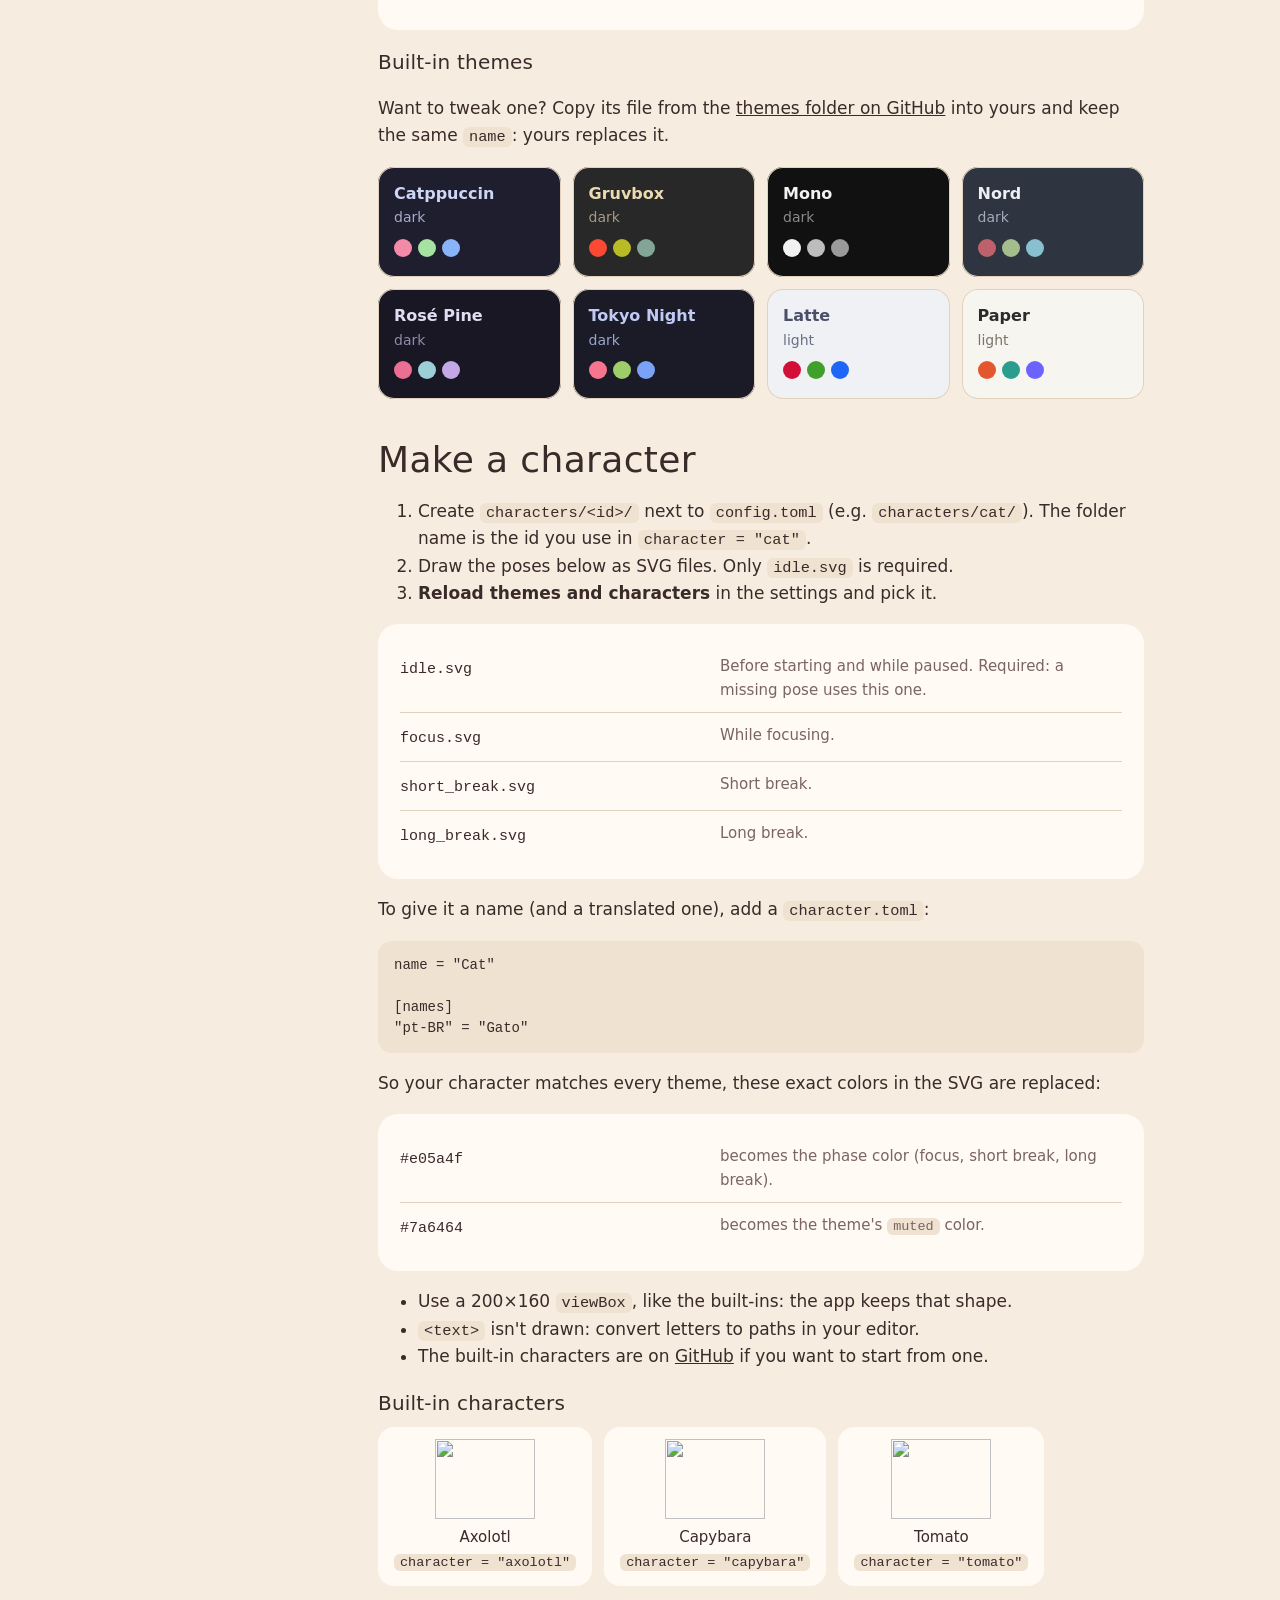
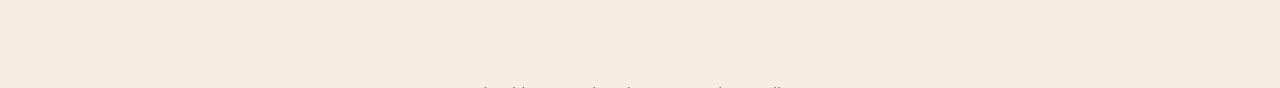
==== commit 1e6dacb9: "Rename dpomo to Pomolotl (pomodoro + axolotl) Before the first release, so nothing to migrate: binar" ====
--- a/site/docs.html
+++ b/site/docs.html
@@ -3,12 +3,12 @@
 <head>
 <meta charset="utf-8">
 <meta name="viewport" content="width=device-width, initial-scale=1">
-<title data-i18n="docs_title">dpomo — configuration guide</title>
-<meta name="description" data-i18n-content="docs_desc" content="Every dpomo setting with its default value, how to edit config.toml by hand, and how to make your own themes and characters.">
-<link rel="canonical" href="https://diegorezm.github.io/dpomo/docs.html">
-<link rel="alternate" hreflang="en" href="https://diegorezm.github.io/dpomo/docs.html">
-<link rel="alternate" hreflang="pt-BR" href="https://diegorezm.github.io/dpomo/pt/docs.html">
-<link rel="alternate" hreflang="x-default" href="https://diegorezm.github.io/dpomo/docs.html">
+<title data-i18n="docs_title">Pomolotl — configuration guide</title>
+<meta name="description" data-i18n-content="docs_desc" content="Every Pomolotl setting with its default value, how to edit config.toml by hand, and how to make your own themes and characters.">
+<link rel="canonical" href="https://diegorezm.github.io/pomolotl/docs.html">
+<link rel="alternate" hreflang="en" href="https://diegorezm.github.io/pomolotl/docs.html">
+<link rel="alternate" hreflang="pt-BR" href="https://diegorezm.github.io/pomolotl/pt/docs.html">
+<link rel="alternate" hreflang="x-default" href="https://diegorezm.github.io/pomolotl/docs.html">
 <link rel="icon" href="icon.svg" type="image/svg+xml">
 <meta name="theme-color" content="#f6ecdf" media="(prefers-color-scheme: light)">
 <meta name="theme-color" content="#191724" media="(prefers-color-scheme: dark)">
@@ -75,10 +75,10 @@
 <body>
 <div class="wrap">
   <header class="top">
-    <a class="brand display" href="./"><img src="icon.svg" alt="" width="36" height="36">dpomo</a>
+    <a class="brand display" href="./"><img src="icon.svg" alt="" width="36" height="36">Pomolotl</a>
     <nav>
       <a class="chip hide-sm" href="./#download"><span class="en">Download</span><span class="pt">Baixar</span></a>
-      <a class="chip hide-sm" href="https://github.com/diegorezm/dpomo">GitHub</a>
+      <a class="chip hide-sm" href="https://github.com/diegorezm/pomolotl">GitHub</a>
       <a class="chip" id="lang" href="pt/docs.html" hreflang="pt-BR" lang="pt-BR" data-i18n="lang_switch">Português</a>
     </nav>
   </header>
@@ -103,35 +103,35 @@
 
     <main>
       <h1 class="display"><span class="en">Configuration guide</span><span class="pt">Guia de configuração</span></h1>
-      <p class="lead en">Everything in dpomo can be changed in the settings window, or by hand in a plain text file. This page lists every option and shows how to make your own themes and characters.</p>
-      <p class="lead pt">Tudo no dpomo pode ser mudado na janela de ajustes, ou à mão num arquivo de texto. Esta página lista todas as opções e mostra como criar seus próprios temas e personagens.</p>
-      <p class="note en">Generated from dpomo's <a href="https://github.com/diegorezm/dpomo/blob/main/src/docs.rs">source code</a>, so the defaults and lists are always the real ones.</p>
-      <p class="note pt">Gerada a partir do <a href="https://github.com/diegorezm/dpomo/blob/main/src/docs.rs">código-fonte</a> do dpomo, então os padrões e as listas são sempre os de verdade.</p>
+      <p class="lead en">Everything in Pomolotl can be changed in the settings window, or by hand in a plain text file. This page lists every option and shows how to make your own themes and characters.</p>
+      <p class="lead pt">Tudo no Pomolotl pode ser mudado na janela de ajustes, ou à mão num arquivo de texto. Esta página lista todas as opções e mostra como criar seus próprios temas e personagens.</p>
+      <p class="note en">Generated from Pomolotl's <a href="https://github.com/diegorezm/pomolotl/blob/main/src/docs.rs">source code</a>, so the defaults and lists are always the real ones.</p>
+      <p class="note pt">Gerada a partir do <a href="https://github.com/diegorezm/pomolotl/blob/main/src/docs.rs">código-fonte</a> do Pomolotl, então os padrões e as listas são sempre os de verdade.</p>
 
       <section id="file">
         <h2 class="display"><span class="en">The config file</span><span class="pt">O arquivo de configuração</span></h2>
-        <p class="en">All settings live in <code>config.toml</code>. dpomo creates it the first time it opens:</p>
-        <p class="pt">Todos os ajustes ficam no <code>config.toml</code>. O dpomo cria ele na primeira vez que abre:</p>
+        <p class="en">All settings live in <code>config.toml</code>. Pomolotl creates it the first time it opens:</p>
+        <p class="pt">Todos os ajustes ficam no <code>config.toml</code>. O Pomolotl cria ele na primeira vez que abre:</p>
         <div class="card">
           <table>
-            <tr><th>Windows</th><td><code>%APPDATA%\dpomo\config.toml</code></td></tr>
-            <tr><th>Linux</th><td><code>~/.config/dpomo/config.toml</code></td></tr>
-            <tr><th>macOS</th><td><code>~/Library/Application Support/dpomo/config.toml</code></td></tr>
+            <tr><th>Windows</th><td><code>%APPDATA%\pomolotl\config.toml</code></td></tr>
+            <tr><th>Linux</th><td><code>~/.config/pomolotl/config.toml</code></td></tr>
+            <tr><th>macOS</th><td><code>~/Library/Application Support/pomolotl/config.toml</code></td></tr>
           </table>
         </div>
         <ul class="en">
           <li>Shortcut: in the settings window, <b>Configuration file → Open config.toml</b> (or <b>Open folder</b>).</li>
-          <li><b>Save the file and dpomo applies it right away</b>, no restart needed.</li>
+          <li><b>Save the file and Pomolotl applies it right away</b>, no restart needed.</li>
           <li>Every key is optional. Delete what you don't care about: missing keys use their default.</li>
-          <li>Made a typo? dpomo shows the line and what's wrong, keeps running with your last good settings, and <b>never overwrites your file</b> until you fix it (or click <b>Replace it with the current settings</b>).</li>
-          <li>Your current session and statistics are in <code>state.toml</code>, in the same folder. dpomo writes that one; you don't need to touch it.</li>
+          <li>Made a typo? Pomolotl shows the line and what's wrong, keeps running with your last good settings, and <b>never overwrites your file</b> until you fix it (or click <b>Replace it with the current settings</b>).</li>
+          <li>Your current session and statistics are in <code>state.toml</code>, in the same folder. Pomolotl writes that one; you don't need to touch it.</li>
         </ul>
         <ul class="pt">
           <li>Atalho: na janela de ajustes, <b>Arquivo de configuração → Abrir config.toml</b> (ou <b>Abrir pasta</b>).</li>
-          <li><b>Salve o arquivo e o dpomo aplica na hora</b>, sem reiniciar.</li>
+          <li><b>Salve o arquivo e o Pomolotl aplica na hora</b>, sem reiniciar.</li>
           <li>Todas as chaves são opcionais. Apague o que não te interessa: o que faltar usa o padrão.</li>
-          <li>Errou alguma coisa? O dpomo mostra a linha e o que está errado, continua com os últimos ajustes válidos e <b>nunca sobrescreve seu arquivo</b> até você corrigir (ou clicar em <b>Substituir pelos ajustes atuais</b>).</li>
-          <li>Sua sessão atual e as estatísticas ficam no <code>state.toml</code>, na mesma pasta. Quem escreve nele é o dpomo; você não precisa mexer.</li>
+          <li>Errou alguma coisa? O Pomolotl mostra a linha e o que está errado, continua com os últimos ajustes válidos e <b>nunca sobrescreve seu arquivo</b> até você corrigir (ou clicar em <b>Substituir pelos ajustes atuais</b>).</li>
+          <li>Sua sessão atual e as estatísticas ficam no <code>state.toml</code>, na mesma pasta. Quem escreve nele é o Pomolotl; você não precisa mexer.</li>
         </ul>
         <p class="en">A small example: longer sessions, a light theme and the capybara.</p>
         <p class="pt">Um exemplo pequeno: sessões mais longas, um tema claro e a capivara.</p>
@@ -183,11 +183,11 @@
 <div id="behavior.notify_on_finish"><dt><code>notify_on_finish = true</code></dt><dd><span class="en">Flash the taskbar / dock icon when a phase ends.</span><span class="pt" lang="pt-BR">Piscar o ícone na barra de tarefas / dock quando uma fase termina.</span></dd></div>
 <div id="behavior.focus_on_finish"><dt><code>focus_on_finish = false</code></dt><dd><span class="en">Bring the main window to the front when a phase ends.</span><span class="pt" lang="pt-BR">Trazer a janela principal para a frente quando uma fase termina.</span></dd></div>
 <div id="behavior.time_in_title"><dt><code>time_in_title = true</code></dt><dd><span class="en">Show the time left in the window title (and so in the taskbar).</span><span class="pt" lang="pt-BR">Mostrar o tempo restante no título da janela (e na barra de tarefas).</span></dd></div>
-<div id="behavior.tray"><dt><code>tray = true</code></dt><dd><span class="en">Tray icon with live progress and a menu. If the system has no tray, dpomo turns this off by itself.</span><span class="pt" lang="pt-BR">Ícone na bandeja com o progresso e um menu. Se o sistema não tiver bandeja, o dpomo desliga isso sozinho.</span></dd></div>
+<div id="behavior.tray"><dt><code>tray = true</code></dt><dd><span class="en">Tray icon with live progress and a menu. If the system has no tray, Pomolotl turns this off by itself.</span><span class="pt" lang="pt-BR">Ícone na bandeja com o progresso e um menu. Se o sistema não tiver bandeja, o Pomolotl desliga isso sozinho.</span></dd></div>
 <div id="behavior.close_to_tray"><dt><code>close_to_tray = true</code></dt><dd><span class="en">Closing the window hides it in the tray and the timer keeps going. <code>false</code>: closing quits.</span><span class="pt" lang="pt-BR">Fechar a janela esconde na bandeja e o timer continua. <code>false</code>: fechar encerra o app.</span></dd></div>
 <div id="behavior.system_notification"><dt><code>system_notification = true</code></dt><dd><span class="en">Show a system notification when a phase ends.</span><span class="pt" lang="pt-BR">Mostrar uma notificação do sistema quando uma fase termina.</span></dd></div>
-<div id="behavior.start_with_system"><dt><code>start_with_system = false</code></dt><dd><span class="en">Start dpomo, hidden in the tray, when you log in.</span><span class="pt" lang="pt-BR">Abrir o dpomo, escondido na bandeja, quando você entra no computador.</span></dd></div>
-<div id="behavior.start_hidden"><dt><code>start_hidden = false</code></dt><dd><span class="en">Also start hidden in the tray when you open dpomo yourself.</span><span class="pt" lang="pt-BR">Abrir escondido na bandeja também quando você abre o dpomo.</span></dd></div>
+<div id="behavior.start_with_system"><dt><code>start_with_system = false</code></dt><dd><span class="en">Start Pomolotl, hidden in the tray, when you log in.</span><span class="pt" lang="pt-BR">Abrir o Pomolotl, escondido na bandeja, quando você entra no computador.</span></dd></div>
+<div id="behavior.start_hidden"><dt><code>start_hidden = false</code></dt><dd><span class="en">Also start hidden in the tray when you open Pomolotl yourself.</span><span class="pt" lang="pt-BR">Abrir escondido na bandeja também quando você abre o Pomolotl.</span></dd></div>
 <div id="behavior.check_updates"><dt><code>check_updates = true</code></dt><dd><span class="en">Once a day, ask GitHub whether there's a newer version and show a badge if so. It never downloads anything.</span><span class="pt" lang="pt-BR">Uma vez por dia, perguntar ao GitHub se há versão nova e mostrar um aviso. Nunca baixa nada.</span></dd></div>
 </dl>
 </div>
@@ -214,9 +214,9 @@
 </div>
 <div class="ref" id="sec-mini">
 <h3><code>[mini]</code> <span class="en">Floating timer</span><span class="pt" lang="pt-BR">Timer flutuante</span></h3>
-<p><span class="en">A small borderless window that stays on top of everything. Drag it to move it, drag its bottom-right corner to resize it, double-click it to open dpomo.</span><span class="pt" lang="pt-BR">Uma janelinha sem borda que fica por cima de tudo. Arraste para mover, puxe o canto inferior direito para mudar o tamanho, clique duas vezes para abrir o dpomo.</span></p>
-<dl>
-<div id="mini.enabled"><dt><code>enabled = false</code></dt><dd><span class="en">Show the floating timer. Also: the button at the top of the main window, the <code>M</code> key, the tray menu or <code>dpomo --mini</code>.</span><span class="pt" lang="pt-BR">Mostrar o timer flutuante. Também: o botão no topo da janela principal, a tecla <code>M</code>, o menu da bandeja ou <code>dpomo --mini</code>.</span></dd></div>
+<p><span class="en">A small borderless window that stays on top of everything. Drag it to move it, drag its bottom-right corner to resize it, double-click it to open Pomolotl.</span><span class="pt" lang="pt-BR">Uma janelinha sem borda que fica por cima de tudo. Arraste para mover, puxe o canto inferior direito para mudar o tamanho, clique duas vezes para abrir o Pomolotl.</span></p>
+<dl>
+<div id="mini.enabled"><dt><code>enabled = false</code></dt><dd><span class="en">Show the floating timer. Also: the button at the top of the main window, the <code>M</code> key, the tray menu or <code>pomolotl --mini</code>.</span><span class="pt" lang="pt-BR">Mostrar o timer flutuante. Também: o botão no topo da janela principal, a tecla <code>M</code>, o menu da bandeja ou <code>pomolotl --mini</code>.</span></dd></div>
 <div id="mini.width"><dt><code>width = 260.0</code></dt><dd><span class="en">Width in points (at least 120). Dragging its corner changes it.</span><span class="pt" lang="pt-BR">Largura em pontos (no mínimo 120). Puxar o canto muda isso.</span></dd></div>
 <div id="mini.height"><dt><code>height = 96.0</code></dt><dd><span class="en">Height (at least 44). Wide shows the character too; small shows just the time.</span><span class="pt" lang="pt-BR">Altura (no mínimo 44). Larga mostra o personagem também; pequena mostra só o tempo.</span></dd></div>
 <div id="mini.x"><dt><code>x <span class="unset"><span class="en">(not set)</span><span class="pt" lang="pt-BR">(vazio)</span></span></code></dt><dd><span class="en">Screen position, added when you move it. Delete <code>x</code> and <code>y</code> to put it back in the top-right corner.</span><span class="pt" lang="pt-BR">Posição na tela, adicionada quando você move. Apague <code>x</code> e <code>y</code> para voltar ao canto superior direito.</span></dd></div>
@@ -226,7 +226,7 @@
 </div>
 <div class="ref" id="sec-keys">
 <h3><code>[keys]</code> <span class="en">Shortcuts</span><span class="pt" lang="pt-BR">Atalhos</span></h3>
-<p><span class="en">Keys that work while a dpomo window is focused. Values are <a href="#key-names">key names</a>; an unknown name falls back to the default. For shortcuts that work anywhere, see <a href="#cli">Command line</a>.</span><span class="pt" lang="pt-BR">Teclas que funcionam com uma janela do dpomo em foco. Os valores são <a href="#key-names">nomes de teclas</a>; um nome desconhecido volta ao padrão. Para atalhos que funcionam em qualquer lugar, veja <a href="#cli">Linha de comando</a>.</span></p>
+<p><span class="en">Keys that work while a Pomolotl window is focused. Values are <a href="#key-names">key names</a>; an unknown name falls back to the default. For shortcuts that work anywhere, see <a href="#cli">Command line</a>.</span><span class="pt" lang="pt-BR">Teclas que funcionam com uma janela do Pomolotl em foco. Os valores são <a href="#key-names">nomes de teclas</a>; um nome desconhecido volta ao padrão. Para atalhos que funcionam em qualquer lugar, veja <a href="#cli">Linha de comando</a>.</span></p>
 <dl>
 <div id="keys.toggle"><dt><code>toggle = &quot;Space&quot;</code></dt><dd><span class="en">Start / pause.</span><span class="pt" lang="pt-BR">Iniciar / pausar.</span></dd></div>
 <div id="keys.reset"><dt><code>reset = &quot;R&quot;</code></dt><dd><span class="en">Restart the current phase.</span><span class="pt" lang="pt-BR">Reiniciar a fase atual.</span></dd></div>
@@ -269,30 +269,30 @@
 
       <section id="cli">
         <h2 class="display"><span class="en">Command line</span><span class="pt">Linha de comando</span></h2>
-        <p class="en">If dpomo is already running, these send it the request and exit right away; if not, dpomo opens and does it. Bind them to a global shortcut to control dpomo from any app.</p>
-        <p class="pt">Se o dpomo já estiver aberto, estes mandam o pedido para ele e saem na hora; se não, o dpomo abre e faz. Associe a um atalho global para controlar o dpomo de qualquer app.</p>
+        <p class="en">If Pomolotl is already running, these send it the request and exit right away; if not, Pomolotl opens and does it. Bind them to a global shortcut to control Pomolotl from any app.</p>
+        <p class="pt">Se o Pomolotl já estiver aberto, estes mandam o pedido para ele e saem na hora; se não, o Pomolotl abre e faz. Associe a um atalho global para controlar o Pomolotl de qualquer app.</p>
         <div class="card">
 <!-- gen:cli -->
 <dl>
-<div><dt><code>dpomo --show</code></dt><dd><span class="en">Show the main window (same as opening dpomo again).</span><span class="pt" lang="pt-BR">Mostrar a janela principal (igual a abrir o dpomo de novo).</span></dd></div>
-<div><dt><code>dpomo --toggle</code></dt><dd><span class="en">Start / pause.</span><span class="pt" lang="pt-BR">Iniciar / pausar.</span></dd></div>
-<div><dt><code>dpomo --skip</code></dt><dd><span class="en">Skip to the next phase.</span><span class="pt" lang="pt-BR">Pular para a próxima fase.</span></dd></div>
-<div><dt><code>dpomo --reset</code></dt><dd><span class="en">Restart the current phase.</span><span class="pt" lang="pt-BR">Reiniciar a fase atual.</span></dd></div>
-<div><dt><code>dpomo --mini</code></dt><dd><span class="en">Show / hide the floating timer.</span><span class="pt" lang="pt-BR">Mostrar / esconder o timer flutuante.</span></dd></div>
-<div><dt><code>dpomo --settings</code></dt><dd><span class="en">Open the settings window.</span><span class="pt" lang="pt-BR">Abrir a janela de ajustes.</span></dd></div>
-<div><dt><code>dpomo --quit</code></dt><dd><span class="en">Quit dpomo.</span><span class="pt" lang="pt-BR">Fechar o dpomo.</span></dd></div>
+<div><dt><code>pomolotl --show</code></dt><dd><span class="en">Show the main window (same as opening Pomolotl again).</span><span class="pt" lang="pt-BR">Mostrar a janela principal (igual a abrir o Pomolotl de novo).</span></dd></div>
+<div><dt><code>pomolotl --toggle</code></dt><dd><span class="en">Start / pause.</span><span class="pt" lang="pt-BR">Iniciar / pausar.</span></dd></div>
+<div><dt><code>pomolotl --skip</code></dt><dd><span class="en">Skip to the next phase.</span><span class="pt" lang="pt-BR">Pular para a próxima fase.</span></dd></div>
+<div><dt><code>pomolotl --reset</code></dt><dd><span class="en">Restart the current phase.</span><span class="pt" lang="pt-BR">Reiniciar a fase atual.</span></dd></div>
+<div><dt><code>pomolotl --mini</code></dt><dd><span class="en">Show / hide the floating timer.</span><span class="pt" lang="pt-BR">Mostrar / esconder o timer flutuante.</span></dd></div>
+<div><dt><code>pomolotl --settings</code></dt><dd><span class="en">Open the settings window.</span><span class="pt" lang="pt-BR">Abrir a janela de ajustes.</span></dd></div>
+<div><dt><code>pomolotl --quit</code></dt><dd><span class="en">Quit Pomolotl.</span><span class="pt" lang="pt-BR">Fechar o Pomolotl.</span></dd></div>
 </dl>
 <!-- /gen:cli -->
         </div>
         <ul class="en">
-          <li><b>Windows:</b> make a shortcut to <code>%LOCALAPPDATA%\Programs\dpomo\dpomo.exe</code> on the desktop, add <code>--toggle</code> to the end of its <i>Target</i>, and set a <i>Shortcut key</i> in its properties.</li>
-          <li><b>Linux (GNOME):</b> Settings → Keyboard → Custom Shortcuts, command <code>dpomo --toggle</code>.</li>
-          <li><b>macOS:</b> in the Shortcuts app, a <i>Run Shell Script</i> action with <code>/Applications/dpomo.app/Contents/MacOS/dpomo --toggle</code>.</li>
+          <li><b>Windows:</b> make a shortcut to <code>%LOCALAPPDATA%\Programs\pomolotl\pomolotl.exe</code> on the desktop, add <code>--toggle</code> to the end of its <i>Target</i>, and set a <i>Shortcut key</i> in its properties.</li>
+          <li><b>Linux (GNOME):</b> Settings → Keyboard → Custom Shortcuts, command <code>pomolotl --toggle</code>.</li>
+          <li><b>macOS:</b> in the Shortcuts app, a <i>Run Shell Script</i> action with <code>/Applications/Pomolotl.app/Contents/MacOS/pomolotl --toggle</code>.</li>
         </ul>
         <ul class="pt">
-          <li><b>Windows:</b> crie um atalho para <code>%LOCALAPPDATA%\Programs\dpomo\dpomo.exe</code> na área de trabalho, adicione <code>--toggle</code> no fim do <i>Destino</i> e defina uma <i>Tecla de atalho</i> nas propriedades.</li>
-          <li><b>Linux (GNOME):</b> Configurações → Teclado → Atalhos personalizados, comando <code>dpomo --toggle</code>.</li>
-          <li><b>macOS:</b> no app Atalhos, uma ação <i>Executar Script de Shell</i> com <code>/Applications/dpomo.app/Contents/MacOS/dpomo --toggle</code>.</li>
+          <li><b>Windows:</b> crie um atalho para <code>%LOCALAPPDATA%\Programs\pomolotl\pomolotl.exe</code> na área de trabalho, adicione <code>--toggle</code> no fim do <i>Destino</i> e defina uma <i>Tecla de atalho</i> nas propriedades.</li>
+          <li><b>Linux (GNOME):</b> Configurações → Teclado → Atalhos personalizados, comando <code>pomolotl --toggle</code>.</li>
+          <li><b>macOS:</b> no app Atalhos, uma ação <i>Executar Script de Shell</i> com <code>/Applications/Pomolotl.app/Contents/MacOS/pomolotl --toggle</code>.</li>
         </ul>
       </section>
 
@@ -335,8 +335,8 @@
 <!-- /gen:theme-fields -->
         </div>
         <h3 class="display"><span class="en">Built-in themes</span><span class="pt">Temas embutidos</span></h3>
-        <p class="en">Want to tweak one? Copy its file from the <a href="https://github.com/diegorezm/dpomo/tree/main/themes">themes folder on GitHub</a> into yours and keep the same <code>name</code>: yours replaces it.</p>
-        <p class="pt">Quer ajustar um? Copie o arquivo dele da <a href="https://github.com/diegorezm/dpomo/tree/main/themes">pasta themes no GitHub</a> para a sua e mantenha o mesmo <code>name</code>: o seu substitui o original.</p>
+        <p class="en">Want to tweak one? Copy its file from the <a href="https://github.com/diegorezm/pomolotl/tree/main/themes">themes folder on GitHub</a> into yours and keep the same <code>name</code>: yours replaces it.</p>
+        <p class="pt">Quer ajustar um? Copie o arquivo dele da <a href="https://github.com/diegorezm/pomolotl/tree/main/themes">pasta themes no GitHub</a> para a sua e mantenha o mesmo <code>name</code>: o seu substitui o original.</p>
 <!-- gen:themes -->
 <div class="themes">
 <div class="theme" style="background:#1e1e2e;color:#cdd6f4"><b>Catppuccin</b><small style="color:#a6adc8"><span class="en">dark</span><span class="pt" lang="pt-BR">escuro</span></small><i style="background:#f38ba8"></i><i style="background:#a6e3a1"></i><i style="background:#89b4fa"></i></div>
@@ -392,12 +392,12 @@
         <ul class="en">
           <li>Use a 200×160 <code>viewBox</code>, like the built-ins: the app keeps that shape.</li>
           <li><code>&lt;text&gt;</code> isn't drawn: convert letters to paths in your editor.</li>
-          <li>The built-in characters are on <a href="https://github.com/diegorezm/dpomo/tree/main/characters">GitHub</a> if you want to start from one.</li>
+          <li>The built-in characters are on <a href="https://github.com/diegorezm/pomolotl/tree/main/characters">GitHub</a> if you want to start from one.</li>
         </ul>
         <ul class="pt">
           <li>Use um <code>viewBox</code> de 200×160, como os embutidos: o app mantém esse formato.</li>
           <li><code>&lt;text&gt;</code> não é desenhado: converta as letras em caminhos no seu editor.</li>
-          <li>Os personagens embutidos estão no <a href="https://github.com/diegorezm/dpomo/tree/main/characters">GitHub</a> se quiser partir de um.</li>
+          <li>Os personagens embutidos estão no <a href="https://github.com/diegorezm/pomolotl/tree/main/characters">GitHub</a> se quiser partir de um.</li>
         </ul>
         <h3 class="display"><span class="en">Built-in characters</span><span class="pt">Personagens embutidos</span></h3>
 <!-- gen:characters -->
@@ -414,8 +414,8 @@
 
 <footer>
   <div class="wrap">
-    <span class="en">Made with Rust and <a href="https://github.com/emilk/egui">egui</a> · <a href="https://github.com/diegorezm/dpomo">Source code</a> · MIT license</span>
-    <span class="pt">Feito com Rust e <a href="https://github.com/emilk/egui">egui</a> · <a href="https://github.com/diegorezm/dpomo">Código-fonte</a> · Licença MIT</span>
+    <span class="en">Made with Rust and <a href="https://github.com/emilk/egui">egui</a> · <a href="https://github.com/diegorezm/pomolotl">Source code</a> · MIT license</span>
+    <span class="pt">Feito com Rust e <a href="https://github.com/emilk/egui">egui</a> · <a href="https://github.com/diegorezm/pomolotl">Código-fonte</a> · Licença MIT</span>
   </div>
 </footer>
 
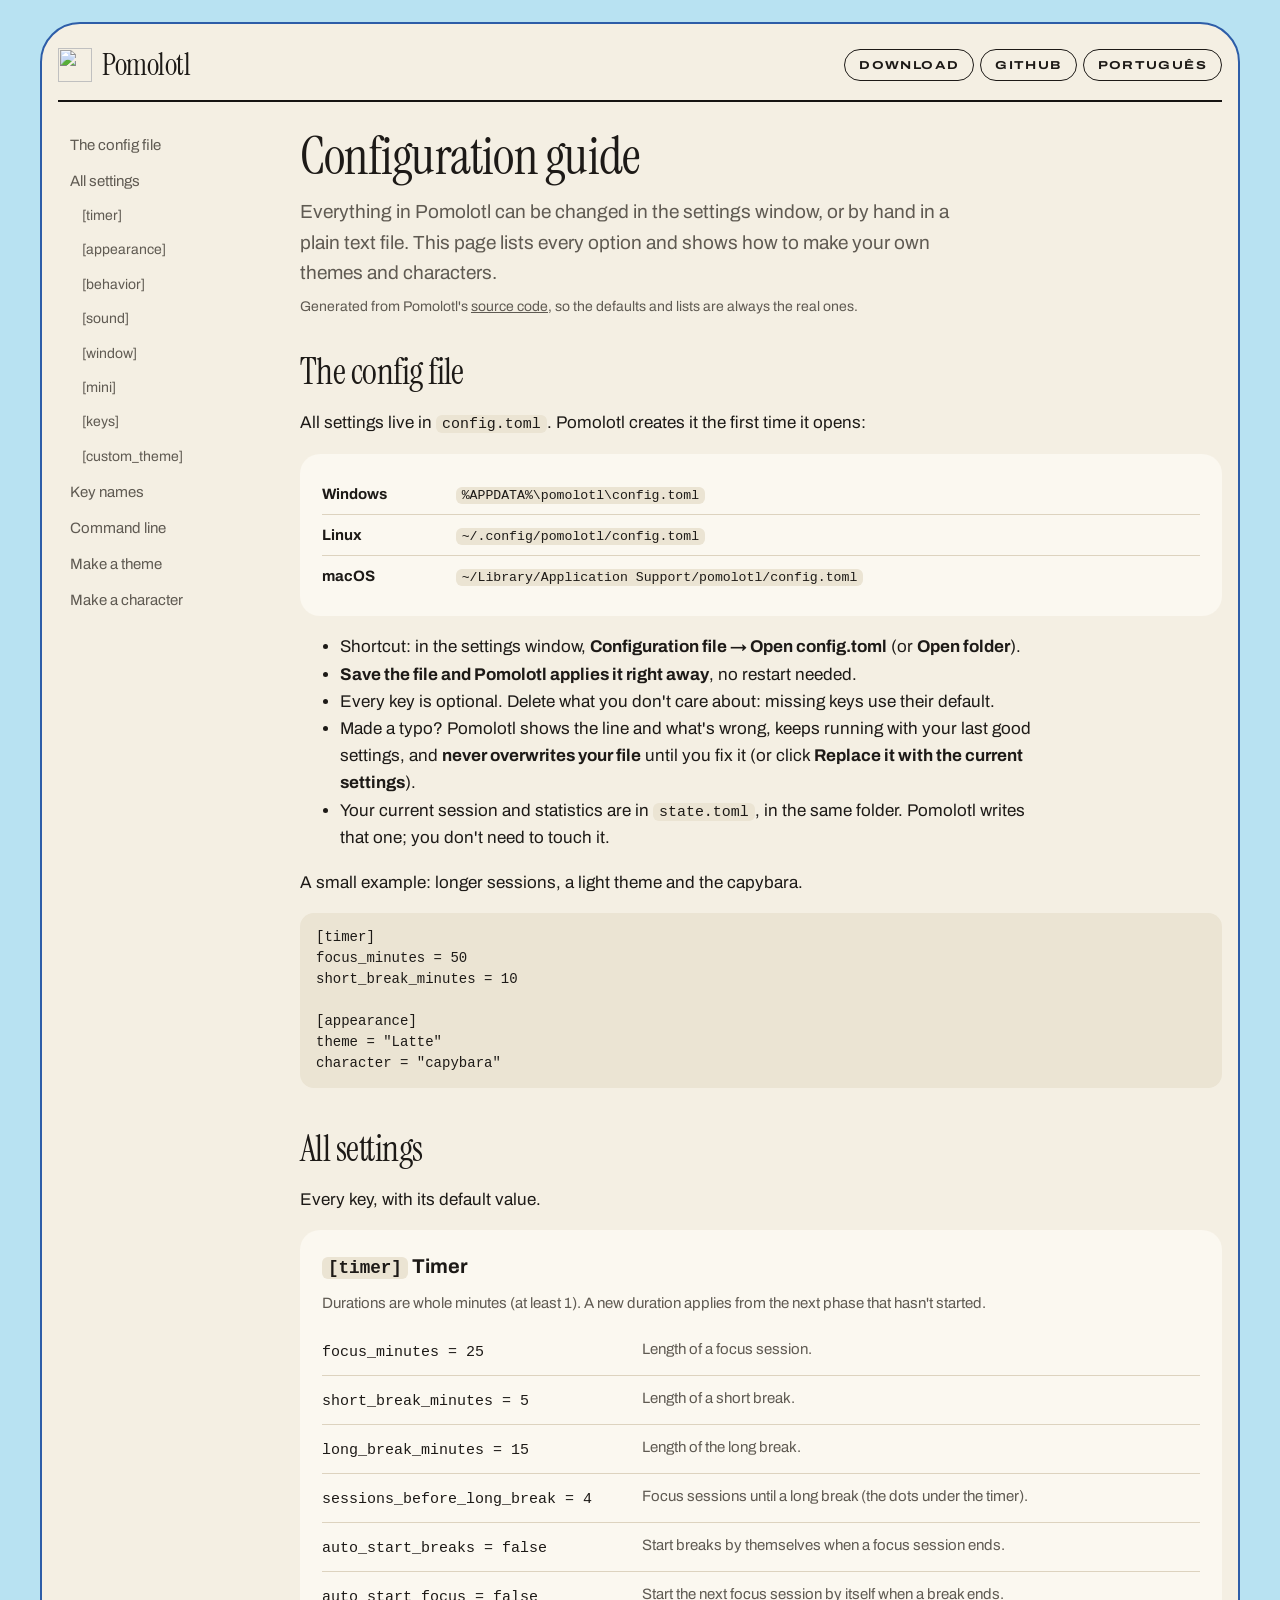
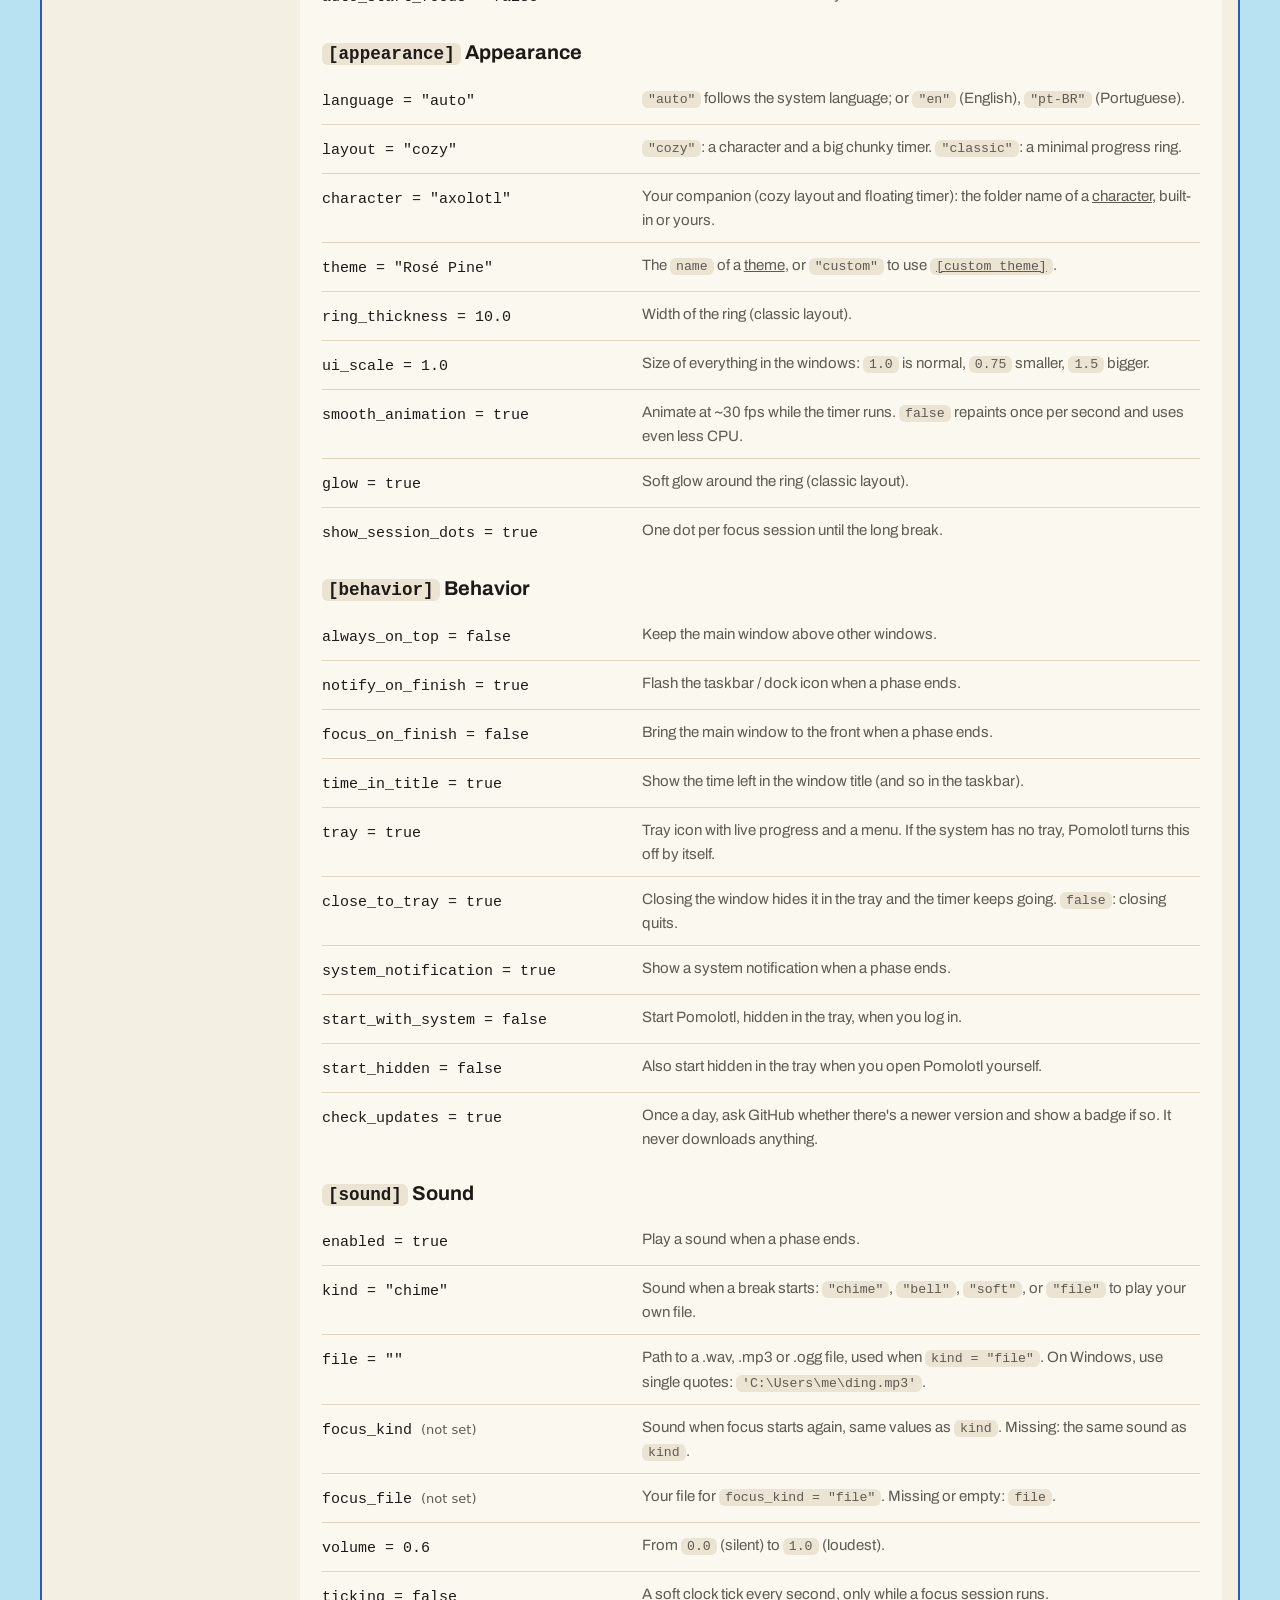
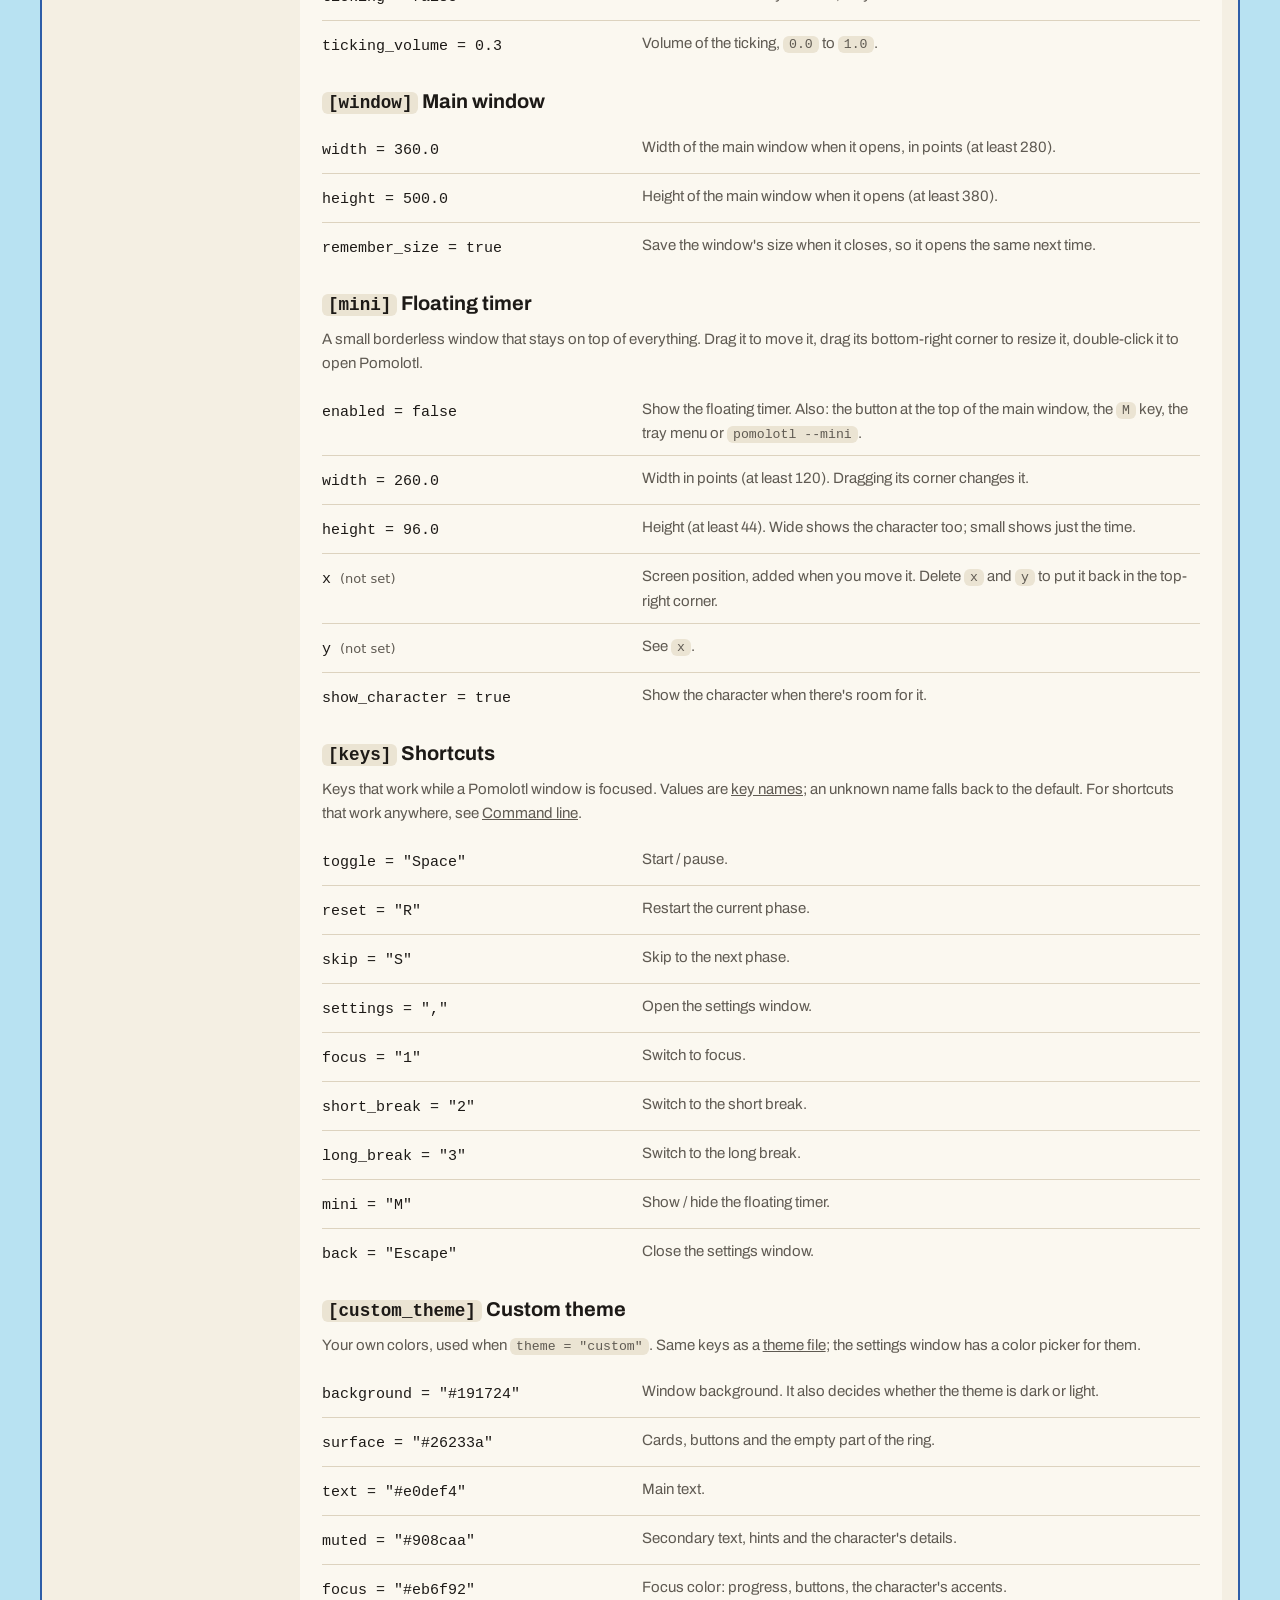
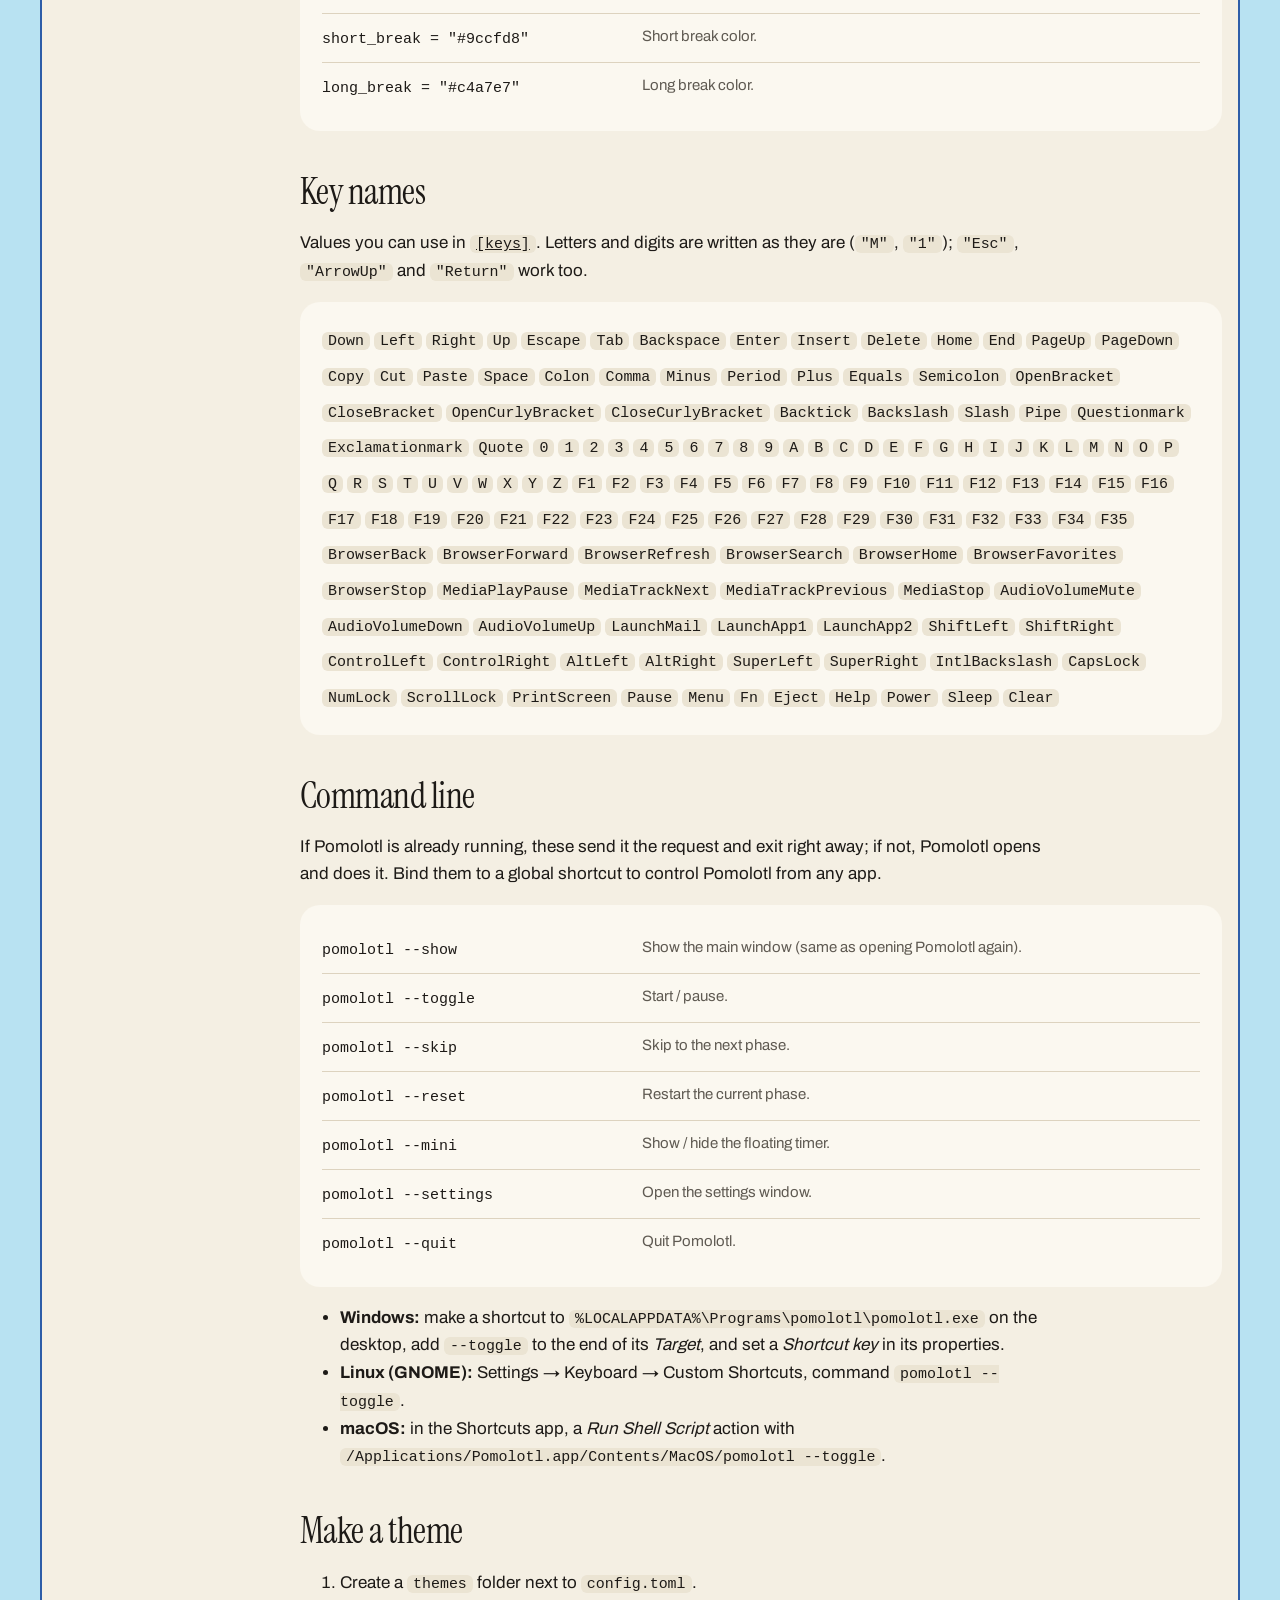
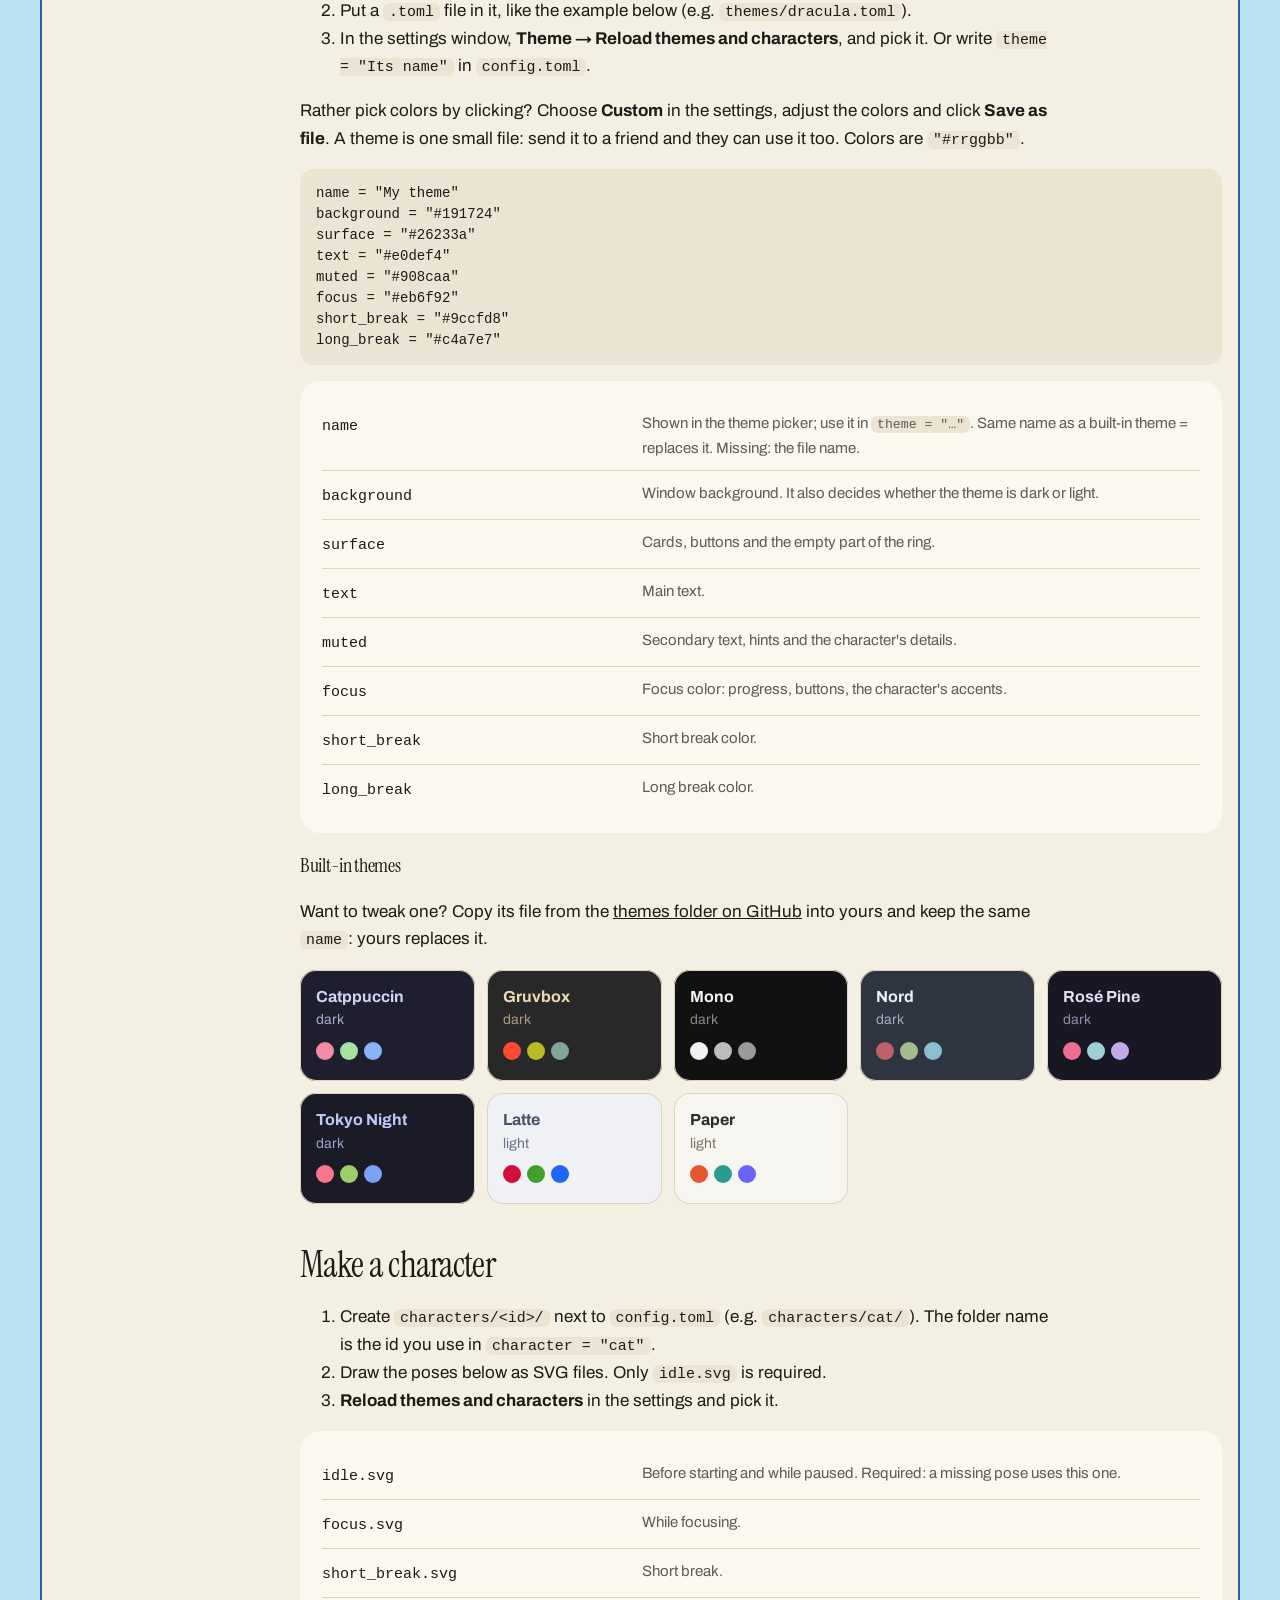
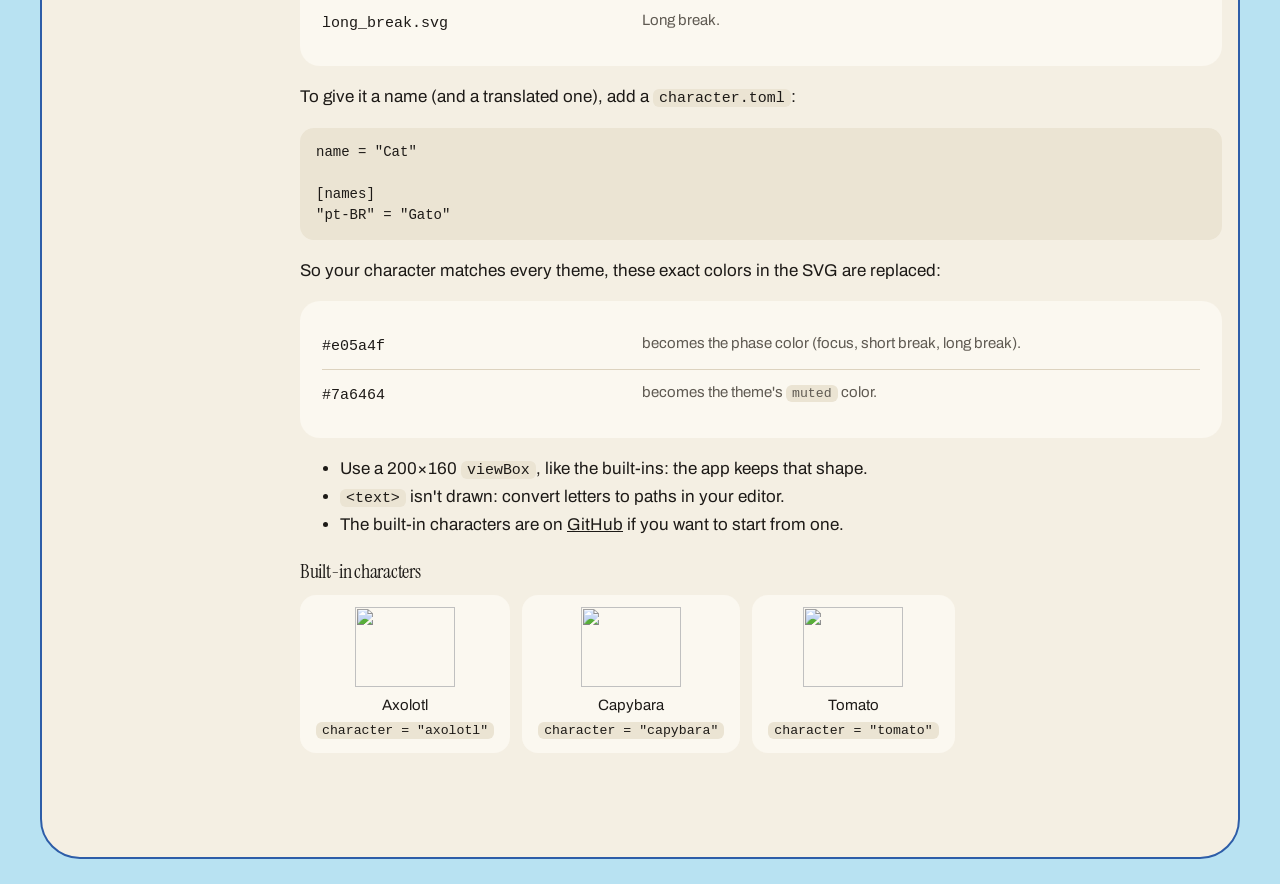
==== commit b92d7b64: "Website redesign: café-sign look Sky-blue page with framed rounded panels (green, cream, cobalt), a " ====
--- a/site/docs.html
+++ b/site/docs.html
@@ -10,8 +10,7 @@
 <link rel="alternate" hreflang="pt-BR" href="https://diegorezm.github.io/pomolotl/pt/docs.html">
 <link rel="alternate" hreflang="x-default" href="https://diegorezm.github.io/pomolotl/docs.html">
 <link rel="icon" href="icon.svg" type="image/svg+xml">
-<meta name="theme-color" content="#f6ecdf" media="(prefers-color-scheme: light)">
-<meta name="theme-color" content="#191724" media="(prefers-color-scheme: dark)">
+<meta name="theme-color" content="#2a453a">
 <link rel="stylesheet" href="style.css">
 <style>
 /* Both languages are in the page; html.lang-pt (set by site/build.py for pt/) shows the Portuguese. */
@@ -19,6 +18,8 @@
 html.lang-pt .en { display: none; }
 html.lang-pt .pt { display: revert; }
 
+body > .wrap { background: var(--cream); border: 2px solid var(--frame); border-radius: 40px; margin: 22px auto 0; width: calc(100% - 28px); padding-block: 6px 40px; }
+.top { border-bottom: 2px solid var(--ink); margin-bottom: 18px; }
 .layout { display: grid; grid-template-columns: 210px minmax(0, 1fr); gap: 32px; align-items: start; padding: 8px 0 24px; }
 .toc { position: sticky; top: 16px; display: flex; flex-direction: column; gap: 2px; font-size: 15px; }
 .toc a { text-decoration: none; color: var(--muted); padding: 5px 12px; border-radius: 10px; }
--- a/site/style.css
+++ b/site/style.css
@@ -1,45 +1,58 @@
-/* Shared by index.html and docs.html: colors, type, top bar, cards, footer. */
+/* Shared by index.html and docs.html. One look on purpose (no dark variant): a sky-blue page with
+   rounded framed panels, a narrow serif for headlines and wide uppercase labels, like a cozy café sign. */
+@font-face {
+  font-family: "Instrument Serif";
+  src: url("fonts/InstrumentSerif-Regular.woff2") format("woff2");
+  font-display: swap;
+}
+@font-face {
+  font-family: "Instrument Serif";
+  src: url("fonts/InstrumentSerif-Italic.woff2") format("woff2");
+  font-style: italic;
+  font-display: swap;
+}
+@font-face {
+  font-family: "Archivo";
+  src: url("fonts/Archivo-VF.woff2") format("woff2");
+  font-weight: 100 900;
+  font-stretch: 62% 125%;
+  font-display: swap;
+}
 @font-face {
   font-family: "Lilita One";
   src: url("LilitaOne-Regular.ttf") format("truetype");
   font-display: swap;
 }
 :root {
-  --bg: #f6ecdf;
-  --surface: #fffaf3;
-  --card: #efe2d1;
-  --stage: #ebdcc8;
-  --text: #3b2a2a;
-  --muted: #7a6464;
-  --line: #e2d2bd;
-  --accent: #e05a4f;
-  --on-accent: #fffaf3;
-  --focus: #e05a4f;
-  --short: #3f9e8f;
-  --long: #6f63c9;
+  /* palette */
+  --sky: #b8e2f2;
+  --frame: #2d5da8;
+  --green: #2a453a;
+  --green-deep: #20362d;
+  --cream: #f4efe3;
+  --paper: #fbf8f0;
+  --ink: #161412;
+  --cobalt: #2a5fb0;
+  --ice: #a9dcf0;
+  --red: #e2352b;
+  /* roles (docs.html uses these too) */
+  --bg: var(--sky);
+  --surface: var(--paper);
+  --card: #ebe4d3;
+  --stage: #e9e1cf;
+  --text: #1d1a17;
+  --muted: #5f5a52;
+  --line: #ddd3bf;
+  --accent: var(--cobalt);
+  --on-accent: #ffffff;
+  --focus: #e0453a;
+  --short: #2f8f74;
+  --long: var(--cobalt);
+  /* type */
+  --serif: "Instrument Serif", "Times New Roman", Georgia, serif;
+  --sans: "Archivo", system-ui, -apple-system, "Segoe UI", Roboto, sans-serif;
+  --app: "Lilita One", var(--sans);
   color-scheme: light;
-}
-@media (prefers-color-scheme: dark) {
-  :root:not([data-theme="light"]) {
-    --bg: #191724;
-    --surface: #1f1d2e;
-    --card: #26233a;
-    --stage: #232136;
-    --text: #e0def4;
-    --muted: #908caa;
-    --line: #2f2c45;
-    --accent: #eb6f92;
-    --on-accent: #191724;
-    --focus: #eb6f92;
-    --short: #9ccfd8;
-    --long: #c4a7e7;
-    color-scheme: dark;
-  }
-}
-:root[data-theme="dark"] {
-  --bg: #191724; --surface: #1f1d2e; --card: #26233a; --stage: #232136; --text: #e0def4;
-  --muted: #908caa; --line: #2f2c45; --accent: #eb6f92; --on-accent: #191724;
-  --focus: #eb6f92; --short: #9ccfd8; --long: #c4a7e7; color-scheme: dark;
 }
 * { box-sizing: border-box; }
 html { -webkit-text-size-adjust: 100%; }
@@ -47,34 +60,52 @@
   margin: 0;
   background: var(--bg);
   color: var(--text);
-  font: 17px/1.6 system-ui, -apple-system, "Segoe UI", Roboto, Ubuntu, sans-serif;
+  font: 400 17px/1.6 var(--sans);
 }
 a { color: inherit; }
-.display { font-family: "Lilita One", system-ui, sans-serif; font-weight: 400; letter-spacing: .01em; }
-.wrap { max-width: 1040px; margin: 0 auto; padding: 0 16px; }
-code { background: var(--card); border-radius: 6px; padding: 1px 6px; font-size: .9em; overflow-wrap: anywhere; }
+::selection { background: var(--ice); color: var(--ink); }
+.display { font-family: var(--serif); font-weight: 400; letter-spacing: -0.015em; }
+/* Wide uppercase labels: nav, eyebrows, buttons, tile captions. */
+.caps {
+  font-family: var(--sans); font-stretch: 125%; font-weight: 700;
+  text-transform: uppercase; letter-spacing: .14em; font-size: 12px; line-height: 1.4;
+}
+.wrap {
+  max-width: 1200px; margin: 0 auto;
+  padding-left: max(16px, env(safe-area-inset-left, 0px));
+  padding-right: max(16px, env(safe-area-inset-right, 0px));
+}
+code { font-family: ui-monospace, "Cascadia Code", Consolas, monospace; background: var(--card); border-radius: 6px; padding: 1px 6px; font-size: .88em; overflow-wrap: anywhere; }
+:focus-visible { outline: 3px solid var(--cobalt); outline-offset: 3px; }
 
-/* top bar */
-.top { display: flex; align-items: center; justify-content: space-between; padding: 18px 0; gap: 12px; }
-.brand { display: flex; align-items: center; gap: 10px; text-decoration: none; font-size: 26px; }
-.brand img { width: 36px; height: 36px; }
-.top nav { display: flex; gap: 6px; align-items: center; }
+/* The little flower used as an ornament around labels. */
+.orn { display: inline-block; width: 11px; height: 11px; vertical-align: -1px; background: currentColor;
+  -webkit-mask: url("data:image/svg+xml,%3Csvg xmlns='http://www.w3.org/2000/svg' viewBox='-10 -10 20 20'%3E%3Cg%3E%3Cellipse ry='4.8' rx='3.9' cy='-4.9'/%3E%3Cellipse ry='4.8' rx='3.9' cy='-4.9' transform='rotate(90)'/%3E%3Cellipse ry='4.8' rx='3.9' cy='-4.9' transform='rotate(180)'/%3E%3Cellipse ry='4.8' rx='3.9' cy='-4.9' transform='rotate(270)'/%3E%3C/g%3E%3C/svg%3E") center / contain no-repeat;
+          mask: url("data:image/svg+xml,%3Csvg xmlns='http://www.w3.org/2000/svg' viewBox='-10 -10 20 20'%3E%3Cg%3E%3Cellipse ry='4.8' rx='3.9' cy='-4.9'/%3E%3Cellipse ry='4.8' rx='3.9' cy='-4.9' transform='rotate(90)'/%3E%3Cellipse ry='4.8' rx='3.9' cy='-4.9' transform='rotate(180)'/%3E%3Cellipse ry='4.8' rx='3.9' cy='-4.9' transform='rotate(270)'/%3E%3C/g%3E%3C/svg%3E") center / contain no-repeat; }
+
+/* Top bar on the docs page (the home page has its own nav in the hero). */
+.top { display: flex; align-items: center; justify-content: space-between; padding: 18px 0; gap: 12px; flex-wrap: wrap; }
+.brand { display: flex; align-items: center; gap: 10px; text-decoration: none; font-family: var(--serif); font-size: 30px; line-height: 1; }
+.brand img { width: 34px; height: 34px; }
+.top nav { display: flex; gap: 6px; align-items: center; flex-wrap: wrap; }
 .chip {
-  border: 2px solid var(--line); background: transparent; color: var(--text);
-  border-radius: 999px; padding: 4px 12px; font: inherit; font-size: 14px; cursor: pointer;
-  text-decoration: none; white-space: nowrap;
+  font-family: var(--sans); font-stretch: 125%; font-weight: 700; text-transform: uppercase; letter-spacing: .12em; font-size: 11.5px;
+  border: 1.5px solid currentColor; background: transparent; color: inherit;
+  border-radius: 999px; padding: 6px 14px; cursor: pointer; text-decoration: none; white-space: nowrap;
 }
-.chip:hover { border-color: var(--muted); }
+.chip:hover { background: var(--ink); color: var(--cream); border-color: var(--ink); }
 
-/* cards */
-.policy { background: var(--surface); border-radius: 20px; padding: 22px 24px; }
+/* Cards for longer text. */
+.policy { background: var(--surface); border-radius: 22px; padding: 24px 26px; }
 .policy + .policy { margin-top: 16px; }
-.policy h3 { font-size: 24px; margin: 0 0 8px; }
+.policy h3 { font-family: var(--serif); font-weight: 400; font-size: 30px; margin: 0 0 8px; }
 .policy p, .policy li { color: var(--muted); font-size: 16px; }
 .policy p:last-child { margin-bottom: 0; }
 
-footer { padding: 32px 0 48px; color: var(--muted); font-size: 14px; text-align: center; }
+footer { padding: 28px 0 48px; color: var(--green); font-size: 14px; text-align: center; }
+footer a { color: var(--green); }
 
 @media (max-width: 420px) {
   .top nav .hide-sm { display: none; }
 }
+@media (prefers-reduced-motion: reduce) { *, *::before, *::after { animation: none !important; transition: none !important; } }
